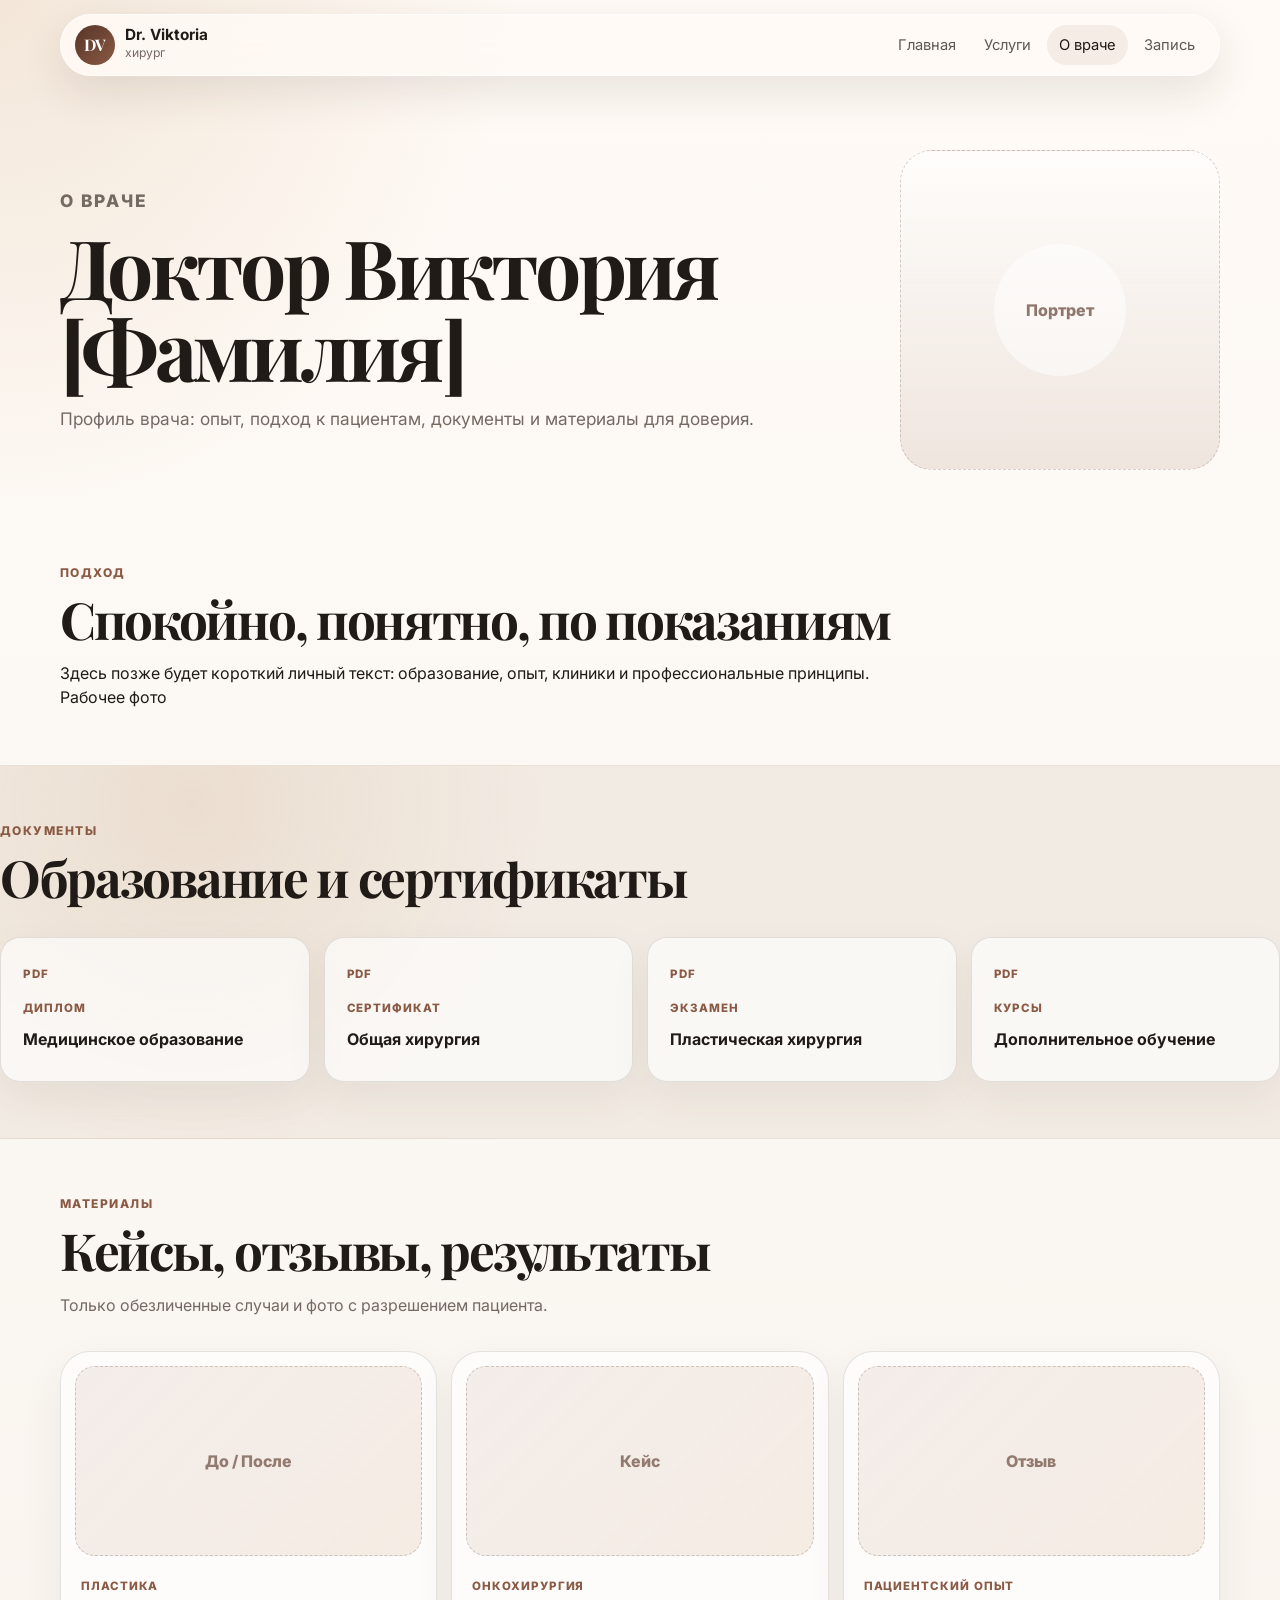
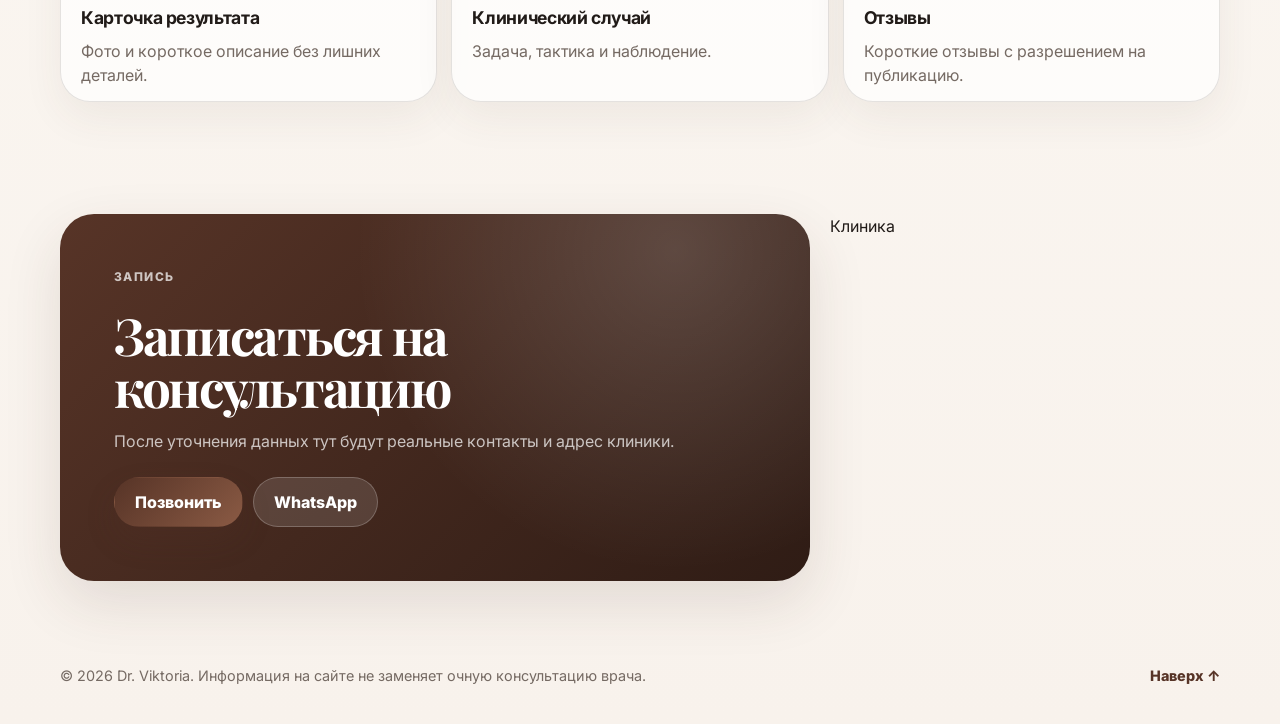
==== about.html @ 9b693c21 "Lighten doctor profile page with image placeholders" ====
<!doctype html>
<html lang="ru">
  <head>
    <meta charset="UTF-8" />
    <meta name="viewport" content="width=device-width, initial-scale=1.0" />
    <meta name="description" content="О враче Dr. Viktoria: опыт, подход, документы, сертификаты и клинические случаи." />
    <title>О враче — Dr. Viktoria</title>
    <link rel="preconnect" href="https://fonts.googleapis.com" />
    <link rel="preconnect" href="https://fonts.gstatic.com" crossorigin />
    <link href="https://fonts.googleapis.com/css2?family=Inter:wght@400;500;600;700;800&family=Playfair+Display:wght@600;700&display=swap" rel="stylesheet" />
    <link rel="stylesheet" href="styles.css" />
  </head>
  <body>
    <header class="site-header" id="top">
      <a class="logo" href="index.html" aria-label="На главную"><span class="logo-mark">DV</span><span><strong>Dr. Viktoria</strong><small>хирург</small></span></a>
      <button class="nav-toggle" type="button" aria-label="Открыть меню" aria-expanded="false"><span></span><span></span></button>
      <nav class="main-nav" aria-label="Основная навигация">
        <a href="index.html">Главная</a>
        <a href="services.html">Услуги</a>
        <a href="about.html">О враче</a>
        <a href="index.html#contacts" class="nav-contact">Запись</a>
      </nav>
    </header>

    <main>
      <section class="page-hero section-pad about-hero">
        <div>
          <p class="eyebrow">О враче</p>
          <h1>Доктор Виктория [Фамилия]</h1>
          <p>Профиль врача: опыт, подход к пациентам, документы и материалы для доверия.</p>
        </div>
        <div class="profile-photo visual-placeholder"><span>Портрет</span></div>
      </section>

      <section class="section section-pad split-lite compact-section">
        <div class="wide-card visual-card-large">
          <div class="wide-card-copy">
            <p class="eyebrow">Подход</p>
            <h2>Спокойно, понятно, по показаниям</h2>
            <p>Здесь позже будет короткий личный текст: образование, опыт, клиники и профессиональные принципы.</p>
          </div>
          <div class="wide-card-media visual-placeholder accent-soft"><span>Рабочее фото</span></div>
        </div>
      </section>

      <section class="section section-pad muted compact-section" id="documents">
        <div class="section-heading light-heading">
          <p class="eyebrow">Документы</p>
          <h2>Образование и сертификаты</h2>
        </div>
        <div class="documents-grid compact-docs">
          <article><div class="doc-thumb visual-placeholder"><span>PDF</span></div><span>Диплом</span><strong>Медицинское образование</strong></article>
          <article><div class="doc-thumb visual-placeholder"><span>PDF</span></div><span>Сертификат</span><strong>Общая хирургия</strong></article>
          <article><div class="doc-thumb visual-placeholder"><span>PDF</span></div><span>Экзамен</span><strong>Пластическая хирургия</strong></article>
          <article><div class="doc-thumb visual-placeholder"><span>PDF</span></div><span>Курсы</span><strong>Дополнительное обучение</strong></article>
        </div>
      </section>

      <section class="section section-pad compact-section" id="cases">
        <div class="section-heading light-heading">
          <p class="eyebrow">Материалы</p>
          <h2>Кейсы, отзывы, результаты</h2>
          <p>Только обезличенные случаи и фото с разрешением пациента.</p>
        </div>
        <div class="cases-grid compact-cases">
          <article class="case-card"><div class="case-image visual-placeholder blush-soft">До / После</div><span>Пластика</span><h3>Карточка результата</h3><p>Фото и короткое описание без лишних деталей.</p></article>
          <article class="case-card"><div class="case-image visual-placeholder accent-soft">Кейс</div><span>Онкохирургия</span><h3>Клинический случай</h3><p>Задача, тактика и наблюдение.</p></article>
          <article class="case-card"><div class="case-image visual-placeholder">Отзыв</div><span>Пациентский опыт</span><h3>Отзывы</h3><p>Короткие отзывы с разрешением на публикацию.</p></article>
        </div>
      </section>

      <section class="section section-pad contact-section compact-contact">
        <div class="contact-card">
          <p class="eyebrow">Запись</p>
          <h2>Записаться на консультацию</h2>
          <p>После уточнения данных тут будут реальные контакты и адрес клиники.</p>
          <div class="contact-actions"><a class="button button-primary" href="tel:+000000000000">Позвонить</a><a class="button button-secondary" href="https://wa.me/000000000000">WhatsApp</a></div>
        </div>
        <div class="contact-visual visual-placeholder"><span>Клиника</span></div>
      </section>
    </main>

    <footer class="site-footer"><p>© <span id="year"></span> Dr. Viktoria. Информация на сайте не заменяет очную консультацию врача.</p><a href="#top">Наверх ↑</a></footer>
    <script src="script.js"></script>
  </body>
</html>
---- styles.css ----
:root {
  --bg: #fbf7f2;
  --bg-soft: #f2ebe3;
  --surface: #ffffff;
  --ink: #211b18;
  --muted: #756a63;
  --line: rgba(45, 35, 28, 0.12);
  --accent: #8a5a44;
  --accent-dark: #573427;
  --gold: #bd8e59;
  --shadow: 0 22px 58px rgba(65, 43, 31, 0.12);
  --radius-lg: 30px;
  --radius-md: 20px;
  --max: 1160px;
}

* { box-sizing: border-box; }
html { scroll-behavior: smooth; }
body {
  margin: 0;
  color: var(--ink);
  background:
    radial-gradient(circle at top left, rgba(189, 142, 89, 0.18), transparent 32rem),
    linear-gradient(180deg, #fffaf5 0%, var(--bg) 44%, #f8f2ec 100%);
  font-family: Inter, system-ui, -apple-system, BlinkMacSystemFont, "Segoe UI", sans-serif;
  line-height: 1.5;
}
body.nav-open { overflow: hidden; }
a { color: inherit; text-decoration: none; }
button { font: inherit; }

.site-header {
  position: sticky;
  top: 0;
  z-index: 50;
  display: flex;
  align-items: center;
  justify-content: space-between;
  gap: 18px;
  width: min(var(--max), calc(100% - 32px));
  margin: 14px auto 0;
  padding: 10px 12px 10px 14px;
  border: 1px solid rgba(255, 255, 255, 0.72);
  border-radius: 999px;
  background: rgba(255, 250, 245, 0.86);
  box-shadow: 0 16px 44px rgba(54, 37, 26, 0.11);
  backdrop-filter: blur(18px);
}
.logo { display: inline-flex; align-items: center; gap: 10px; min-width: max-content; }
.logo-mark {
  display: grid;
  place-items: center;
  width: 40px;
  height: 40px;
  border-radius: 50%;
  color: #fff;
  background: linear-gradient(135deg, var(--accent-dark), var(--accent));
  font-family: "Playfair Display", Georgia, serif;
  font-weight: 700;
  letter-spacing: -0.04em;
}
.logo strong, .logo small { display: block; }
.logo strong { font-size: 0.96rem; line-height: 1.1; }
.logo small { color: var(--muted); font-size: 0.76rem; }
.main-nav { display: flex; align-items: center; justify-content: center; gap: 4px; }
.main-nav a {
  padding: 9px 12px;
  border-radius: 999px;
  color: rgba(33, 27, 24, 0.72);
  font-size: 0.92rem;
  transition: color 0.2s ease, background 0.2s ease;
}
.main-nav a:hover, .main-nav a:focus-visible, .main-nav a.active { color: var(--ink); background: rgba(138, 90, 68, 0.09); }
.header-cta {
  display: inline-flex;
  align-items: center;
  justify-content: center;
  min-width: max-content;
  padding: 11px 17px;
  border-radius: 999px;
  color: #fff;
  background: var(--accent-dark);
  font-weight: 800;
}
.nav-toggle { display: none; width: 42px; height: 42px; border: 0; border-radius: 50%; background: var(--accent-dark); cursor: pointer; }
.nav-toggle span { display: block; width: 18px; height: 2px; margin: 5px auto; border-radius: 99px; background: #fff; transition: transform 0.2s ease; }
body.nav-open .nav-toggle span:first-child { transform: translateY(3.5px) rotate(45deg); }
body.nav-open .nav-toggle span:last-child { transform: translateY(-3.5px) rotate(-45deg); }

.section-pad { width: min(var(--max), calc(100% - 32px)); margin-inline: auto; }
.section { padding-top: 70px; padding-bottom: 70px; }
.compact-section { padding-top: 56px; padding-bottom: 56px; }

h1, h2, h3, p { margin-top: 0; }
h1, h2 { font-family: "Playfair Display", Georgia, serif; letter-spacing: -0.045em; line-height: 1; }
h1 { max-width: 820px; margin-bottom: 20px; font-size: clamp(3rem, 6.4vw, 5.9rem); }
h2 { margin-bottom: 16px; font-size: clamp(2rem, 4vw, 3.9rem); }
h3 { margin-bottom: 8px; font-size: 1.1rem; letter-spacing: -0.02em; }
p { margin-bottom: 0; }
.eyebrow { margin: 0 0 12px; color: var(--accent); font-size: 0.75rem; font-weight: 800; letter-spacing: 0.12em; text-transform: uppercase; }
.hero-text, .section-heading p:not(.eyebrow), .page-hero p, .teaser-card p, .direction-card p, .service-card p, .timeline p, .case-card p, .split-section p, .faq-item p, .contact-card p, .intro-strip p { color: var(--muted); }
.lead { font-size: 1.12rem; }

.button {
  display: inline-flex;
  align-items: center;
  justify-content: center;
  min-height: 48px;
  padding: 12px 20px;
  border: 1px solid transparent;
  border-radius: 999px;
  font-weight: 800;
  transition: transform 0.2s ease, box-shadow 0.2s ease, background 0.2s ease;
}
.button:hover, .button:focus-visible { transform: translateY(-2px); }
.button-primary { color: #fff; background: linear-gradient(135deg, var(--accent-dark), var(--accent)); box-shadow: 0 14px 30px rgba(87, 52, 39, 0.20); }
.button-secondary { color: var(--accent-dark); background: rgba(255, 255, 255, 0.72); border-color: var(--line); }
.button-light { color: var(--accent-dark); background: #fff; }
.hero-actions, .about-actions, .contact-actions { display: flex; flex-wrap: wrap; gap: 10px; }

.hero {
  display: grid;
  grid-template-columns: minmax(0, 1.05fr) minmax(300px, 0.68fr);
  gap: 42px;
  align-items: center;
  min-height: auto;
  padding: 58px 0 42px;
}
.hero-text { max-width: 640px; margin-bottom: 26px; font-size: clamp(1rem, 1.4vw, 1.22rem); }
.trust-row { display: grid; grid-template-columns: repeat(3, minmax(0, 1fr)); gap: 10px; max-width: 650px; margin-top: 30px; }
.trust-row div { padding: 15px; border: 1px solid var(--line); border-radius: 18px; background: rgba(255, 255, 255, 0.58); }
.trust-row strong, .trust-row span { display: block; }
.trust-row strong { margin-bottom: 2px; color: var(--accent-dark); font-size: 1.18rem; }
.trust-row span { color: var(--muted); font-size: 0.86rem; }

.hero-card {
  position: relative;
  min-height: 500px;
  padding: 18px;
  border: 1px solid rgba(255, 255, 255, 0.72);
  border-radius: 38px;
  background: radial-gradient(circle at 50% 12%, rgba(255,255,255,.62), transparent 13rem), #eadbd1;
  box-shadow: var(--shadow);
  overflow: hidden;
}
.hero-card.compact-photo { min-height: 440px; }
.portrait-placeholder {
  display: grid;
  place-items: center;
  width: 100%;
  height: 100%;
  min-height: 404px;
  border: 1px dashed rgba(87, 52, 39, 0.22);
  border-radius: 28px;
  background: linear-gradient(180deg, rgba(255,255,255,.25), rgba(87,52,39,.10));
}
.portrait-placeholder span, .profile-photo span {
  display: grid;
  place-items: center;
  width: 132px;
  height: 132px;
  border-radius: 50%;
  color: rgba(87, 52, 39, 0.66);
  background: rgba(255, 255, 255, 0.48);
  font-weight: 800;
}
.doctor-card {
  position: absolute;
  right: 30px;
  bottom: 30px;
  z-index: 2;
  max-width: calc(100% - 60px);
  padding: 15px 17px;
  border: 1px solid rgba(255, 255, 255, 0.64);
  border-radius: 20px;
  background: rgba(255, 250, 245, 0.86);
  box-shadow: 0 16px 42px rgba(64, 43, 31, 0.15);
  backdrop-filter: blur(14px);
}
.doctor-card p { margin-bottom: 1px; font-weight: 800; }
.doctor-card span { color: var(--muted); font-size: 0.9rem; }

.section-heading { max-width: 780px; margin-bottom: 34px; }
.compact-heading { margin-bottom: 26px; }
.section-heading.horizontal { display: grid; grid-template-columns: minmax(0, 1fr) minmax(280px, 0.75fr); gap: 36px; align-items: end; max-width: none; }

.intro-strip { display: grid; grid-template-columns: repeat(3, minmax(0, 1fr)); gap: 14px; padding-top: 0; padding-bottom: 28px; }
.intro-strip article, .direction-card, .service-card, .timeline article, .case-card, .documents-grid article, .contact-details article, .bio-panel, .teaser-card {
  border: 1px solid var(--line);
  background: rgba(255, 255, 255, 0.64);
  box-shadow: 0 16px 42px rgba(79, 55, 38, 0.065);
}
.intro-strip article { padding: 20px; border-radius: var(--radius-md); }
.intro-strip span, .timeline span, .case-card span, .documents-grid span, .contact-details span, .bio-panel span, .service-card span {
  display: inline-block;
  margin-bottom: 10px;
  color: var(--accent);
  font-size: 0.72rem;
  font-weight: 800;
  letter-spacing: 0.08em;
  text-transform: uppercase;
}

.directions-grid { display: grid; grid-template-columns: repeat(3, minmax(0, 1fr)); gap: 16px; }
.direction-card { position: relative; min-height: 300px; padding: 24px; border-radius: var(--radius-lg); overflow: hidden; }
.compact-directions .direction-card { min-height: 250px; }
.direction-card.featured { background: radial-gradient(circle at 90% 0%, rgba(189, 142, 89, 0.20), transparent 15rem), #fff; }
.card-icon { display: grid; place-items: center; width: 46px; height: 46px; margin-bottom: 44px; border-radius: 16px; color: #fff; background: linear-gradient(135deg, var(--accent-dark), var(--accent)); }
.card-link { display: inline-flex; margin-top: 20px; color: var(--accent-dark); font-weight: 800; }
.card-link::after { content: " →"; }

.muted { width: 100%; max-width: none; border-top: 1px solid rgba(138, 90, 68, 0.08); border-bottom: 1px solid rgba(138, 90, 68, 0.08); background: radial-gradient(circle at 15% 10%, rgba(189, 142, 89, 0.14), transparent 22rem), var(--bg-soft); }
.teaser-grid { display: grid; grid-template-columns: repeat(2, minmax(0, 1fr)); gap: 16px; }
.teaser-card { padding: 30px; border-radius: var(--radius-lg); }
.teaser-card h2 { font-size: clamp(1.9rem, 3vw, 3.2rem); }
.teaser-card p { margin-bottom: 22px; max-width: 620px; }
.dark-card { color: #fff; background: linear-gradient(135deg, var(--accent-dark), #2f1c15); }
.dark-card .eyebrow, .dark-card p { color: rgba(255,255,255,.72); }
.muted-card { background: rgba(255, 255, 255, 0.68); }

.timeline { display: grid; grid-template-columns: repeat(4, minmax(0, 1fr)); gap: 14px; }
.timeline article { padding: 20px; border-radius: var(--radius-md); }
.timeline span { display: grid; place-items: center; width: 36px; height: 36px; border-radius: 50%; color: #fff; background: var(--accent-dark); letter-spacing: 0; }
.compact-timeline article { padding: 18px; }

.filter-panel { display: flex; flex-wrap: wrap; gap: 9px; margin-bottom: 24px; }
.sticky-filter { position: sticky; top: 78px; z-index: 20; padding: 10px; margin-inline: -10px; border-radius: 999px; background: rgba(251,247,242,.78); backdrop-filter: blur(14px); }
.filter-btn { padding: 10px 15px; border: 1px solid rgba(138, 90, 68, 0.22); border-radius: 999px; color: var(--accent-dark); background: rgba(255, 255, 255, 0.64); cursor: pointer; font-weight: 800; }
.filter-btn.active { color: #fff; background: var(--accent-dark); }
.services-grid, .cases-grid { display: grid; grid-template-columns: repeat(3, minmax(0, 1fr)); gap: 14px; }
.catalog-grid { margin-bottom: 34px; }
.service-section-label { margin-top: 28px; }
.service-card { min-height: 190px; padding: 22px; border-radius: var(--radius-md); transition: transform 0.2s ease; }
.service-card.is-hidden { display: none; }
.service-card:hover { transform: translateY(-2px); }

.page-hero { padding: 74px 0 38px; }
.page-hero h1 { margin-bottom: 16px; }
.page-hero p { max-width: 720px; font-size: 1.08rem; }
.about-hero { display: grid; grid-template-columns: minmax(0, 1fr) 320px; gap: 36px; align-items: center; }
.profile-photo { display: grid; place-items: center; min-height: 320px; border: 1px dashed rgba(87, 52, 39, 0.22); border-radius: 32px; background: linear-gradient(180deg, rgba(255,255,255,.6), rgba(138,90,68,.12)); }

.split-section { display: grid; grid-template-columns: minmax(0, 0.95fr) minmax(300px, 0.7fr); gap: 54px; align-items: center; }
.bio-panel { display: grid; gap: 0; padding: 8px; border-radius: var(--radius-lg); background: #fff; }
.bio-panel div { padding: 20px; border-bottom: 1px solid var(--line); }
.bio-panel div:last-child { border-bottom: 0; }
.bio-panel strong, .documents-grid strong, .contact-details strong { display: block; font-size: 1rem; }
.documents-grid { display: grid; grid-template-columns: repeat(4, minmax(0, 1fr)); gap: 14px; }
.documents-grid article { min-height: 145px; padding: 22px; border-radius: var(--radius-md); }
.case-card { padding: 14px; border-radius: var(--radius-lg); background: rgba(255, 255, 255, 0.7); }
.case-card h3, .case-card p, .case-card span { margin-inline: 6px; }
.case-image { display: grid; place-items: center; height: 190px; margin-bottom: 16px; border: 1px dashed rgba(87, 52, 39, 0.24); border-radius: 20px; color: rgba(87, 52, 39, 0.62); background: linear-gradient(135deg, rgba(138, 90, 68, 0.09), rgba(189, 142, 89, 0.14)); font-weight: 800; }

.faq-list { display: grid; gap: 10px; max-width: 860px; }
.faq-item { border: 1px solid rgba(138, 90, 68, 0.18); border-radius: 18px; background: rgba(255, 255, 255, 0.64); overflow: hidden; }
.faq-item button { display: flex; align-items: center; justify-content: space-between; gap: 16px; width: 100%; padding: 18px 20px; border: 0; color: var(--ink); background: transparent; cursor: pointer; text-align: left; font-weight: 800; }
.faq-item button span { display: grid; place-items: center; flex: 0 0 auto; width: 28px; height: 28px; border-radius: 50%; color: #fff; background: var(--accent-dark); transition: transform 0.2s ease; }
.faq-item.open button span { transform: rotate(45deg); }
.faq-item p { display: none; margin: -5px 20px 20px; max-width: 740px; }
.faq-item.open p { display: block; }

.contact-section { display: grid; grid-template-columns: minmax(0, 1fr) minmax(300px, 0.52fr); gap: 20px; padding-top: 70px; padding-bottom: 70px; }
.compact-contact { padding-top: 56px; padding-bottom: 56px; }
.contact-card { padding: clamp(28px, 5vw, 54px); border-radius: 34px; color: #fff; background: radial-gradient(circle at 82% 10%, rgba(255, 255, 255, 0.16), transparent 20rem), linear-gradient(135deg, var(--accent-dark), #2f1c15); box-shadow: var(--shadow); }
.contact-card .eyebrow, .contact-card p { color: rgba(255, 255, 255, 0.72); }
.contact-card p { margin-bottom: 24px; }
.contact-card .button-secondary { color: #fff; background: rgba(255, 255, 255, 0.12); border-color: rgba(255, 255, 255, 0.22); }
.contact-details { display: grid; gap: 12px; }
.contact-details article { padding: 22px; border-radius: var(--radius-md); background: rgba(255, 255, 255, 0.66); }

.site-footer { display: flex; align-items: center; justify-content: space-between; gap: 20px; width: min(var(--max), calc(100% - 32px)); margin: 0 auto; padding: 28px 0 38px; color: var(--muted); font-size: 0.9rem; }
.site-footer p { margin: 0; }
.site-footer a { color: var(--accent-dark); font-weight: 800; }

@media (max-width: 1080px) {
  .header-cta { display: none; }
  .hero, .split-section, .contact-section, .about-hero { grid-template-columns: 1fr; }
  .hero-card { min-height: 430px; }
  .portrait-placeholder { min-height: 394px; }
  .directions-grid, .services-grid, .cases-grid { grid-template-columns: repeat(2, minmax(0, 1fr)); }
  .timeline, .documents-grid { grid-template-columns: repeat(2, minmax(0, 1fr)); }
}

@media (max-width: 820px) {
  .site-header { width: min(100% - 20px, var(--max)); margin-top: 10px; padding: 8px 10px 8px 12px; }
  .nav-toggle { display: block; }
  .main-nav { position: fixed; inset: 68px 10px auto; display: none; flex-direction: column; align-items: stretch; padding: 10px; border: 1px solid var(--line); border-radius: 22px; background: rgba(255, 250, 245, 0.97); box-shadow: var(--shadow); }
  body.nav-open .main-nav { display: flex; }
  .main-nav a { padding: 13px 14px; }

  .section-pad, .site-footer { width: min(100% - 22px, var(--max)); }
  .hero { padding: 34px 0 24px; gap: 22px; }
  h1 { font-size: clamp(2.35rem, 12vw, 4.2rem); margin-bottom: 14px; }
  h2 { font-size: clamp(1.85rem, 9vw, 3rem); margin-bottom: 12px; }
  h3 { font-size: 1rem; }
  .eyebrow { margin-bottom: 8px; font-size: 0.68rem; }
  .hero-text { margin-bottom: 18px; font-size: 0.98rem; }
  .button { min-height: 44px; padding: 10px 16px; }

  .trust-row, .intro-strip, .directions-grid, .services-grid, .cases-grid, .timeline, .documents-grid, .teaser-grid, .section-heading.horizontal { grid-template-columns: 1fr; }
  .trust-row { margin-top: 18px; gap: 8px; grid-template-columns: repeat(3, minmax(0, 1fr)); }
  .trust-row div { padding: 10px; border-radius: 14px; }
  .trust-row strong { font-size: 0.98rem; }
  .trust-row span { font-size: 0.72rem; }

  .hero-card.compact-photo { min-height: 310px; }
  .portrait-placeholder { min-height: 282px; border-radius: 22px; }
  .portrait-placeholder span, .profile-photo span { width: 105px; height: 105px; font-size: 0.88rem; }
  .doctor-card { right: 22px; bottom: 22px; max-width: calc(100% - 44px); padding: 12px 14px; border-radius: 16px; }
  .doctor-card p { font-size: 0.92rem; }
  .doctor-card span { font-size: 0.78rem; }

  .section, .compact-section { padding-top: 46px; padding-bottom: 46px; }
  .intro-strip { padding-top: 0; padding-bottom: 18px; gap: 10px; }
  .intro-strip article, .direction-card, .service-card, .timeline article, .teaser-card, .documents-grid article, .contact-details article { padding: 16px; border-radius: 18px; }
  .compact-strip article { display: grid; grid-template-columns: auto 1fr; column-gap: 12px; align-items: start; }
  .compact-strip article span { grid-row: span 2; margin: 0; }
  .compact-strip article h3 { margin-bottom: 2px; }
  .compact-strip article p { font-size: 0.88rem; }

  .direction-card, .compact-directions .direction-card { min-height: unset; }
  .card-icon { width: 38px; height: 38px; margin-bottom: 24px; border-radius: 13px; }
  .card-link { margin-top: 14px; }
  .teaser-card h2 { font-size: clamp(1.75rem, 8vw, 2.5rem); }
  .timeline.compact-timeline { gap: 8px; }
  .compact-timeline article { display: grid; grid-template-columns: auto 1fr; column-gap: 12px; align-items: start; }
  .compact-timeline article span { grid-row: span 2; width: 32px; height: 32px; margin: 0; }
  .compact-timeline article h3 { margin-bottom: 1px; }
  .compact-timeline article p { font-size: 0.88rem; }

  .page-hero { padding: 46px 0 20px; }
  .page-hero p { font-size: 0.98rem; }
  .profile-photo { min-height: 240px; border-radius: 24px; }
  .sticky-filter { position: static; padding: 0; margin-inline: 0; border-radius: 0; background: transparent; backdrop-filter: none; }
  .filter-panel { gap: 7px; margin-bottom: 18px; }
  .filter-btn { padding: 9px 12px; font-size: 0.86rem; }
  .service-card { min-height: unset; }
  .case-image { height: 150px; }
  .faq-item button { padding: 15px 16px; }
  .faq-item p { margin: -4px 16px 16px; font-size: 0.9rem; }
  .contact-card { border-radius: 24px; }
  .contact-card p { margin-bottom: 18px; }
  .site-footer { flex-direction: column; align-items: flex-start; padding-top: 22px; }
}

@media (max-width: 520px) {
  .logo-mark { width: 36px; height: 36px; }
  .logo strong { font-size: 0.86rem; }
  .logo small { font-size: 0.7rem; }
  .nav-toggle { width: 38px; height: 38px; }
  .hero-actions .button, .contact-actions .button { width: 100%; }
  .trust-row { grid-template-columns: 1fr; }
  .hero-card.compact-photo { min-height: 270px; padding: 12px; border-radius: 26px; }
  .portrait-placeholder { min-height: 246px; }
  .doctor-card { right: 18px; bottom: 18px; max-width: calc(100% - 36px); }
}
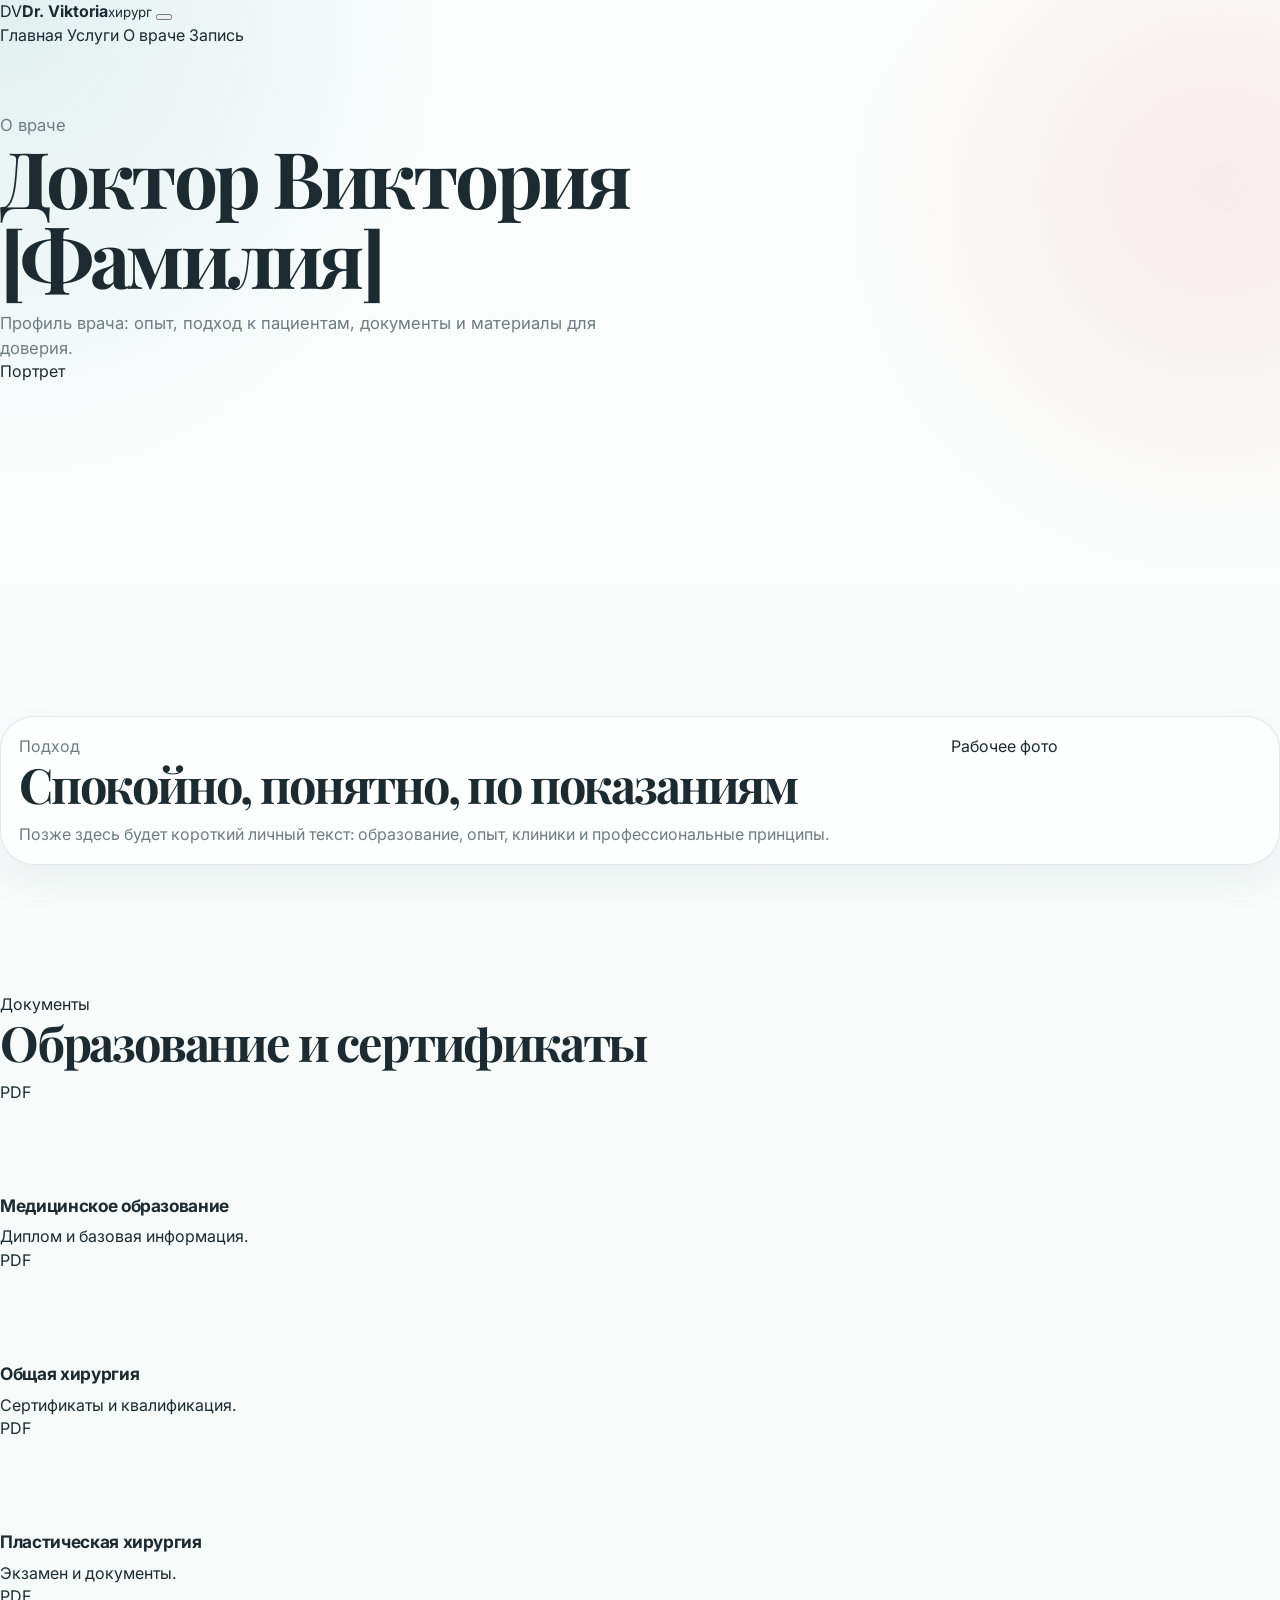
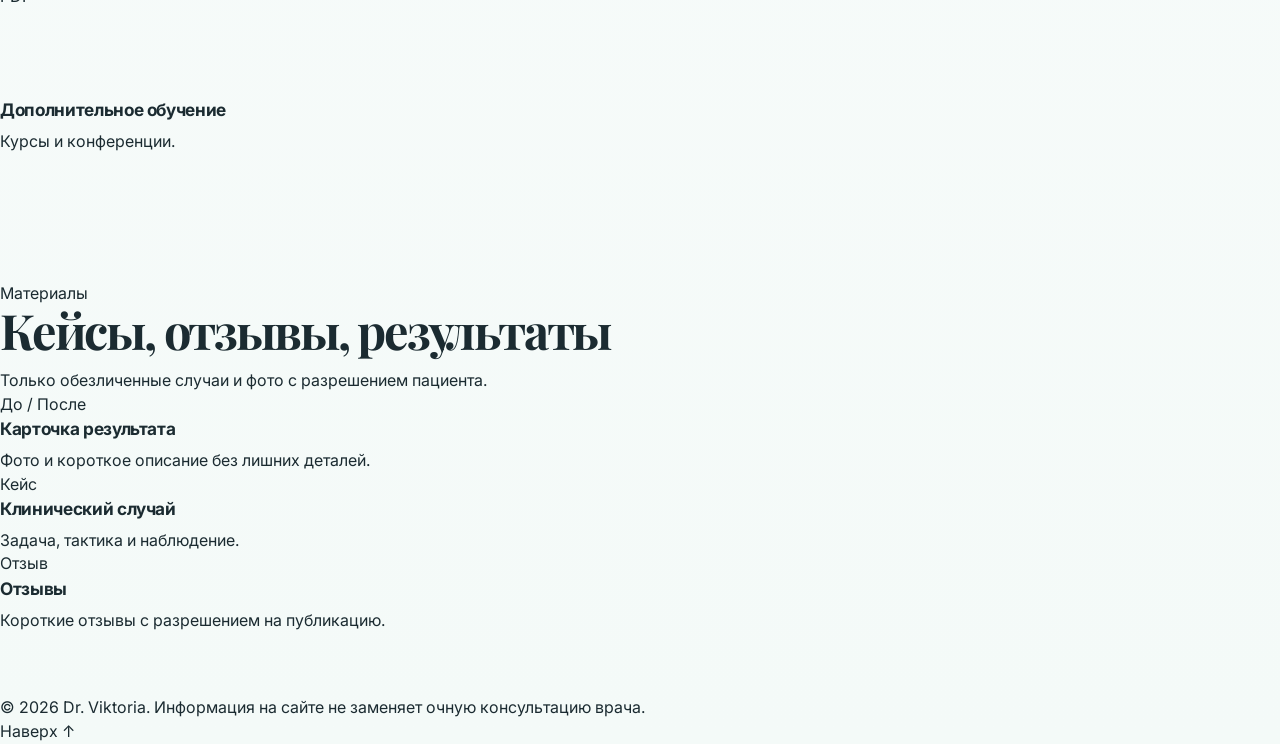
==== commit fcd3a761: "Rebuild about page with clean profile layout" ====
--- a/about.html
+++ b/about.html
@@ -3,84 +3,80 @@
   <head>
     <meta charset="UTF-8" />
     <meta name="viewport" content="width=device-width, initial-scale=1.0" />
-    <meta name="description" content="О враче Dr. Viktoria: опыт, подход, документы, сертификаты и клинические случаи." />
+    <meta name="description" content="О враче Dr. Viktoria: опыт, подход, документы и клинические материалы." />
     <title>О враче — Dr. Viktoria</title>
     <link rel="preconnect" href="https://fonts.googleapis.com" />
     <link rel="preconnect" href="https://fonts.gstatic.com" crossorigin />
     <link href="https://fonts.googleapis.com/css2?family=Inter:wght@400;500;600;700;800&family=Playfair+Display:wght@600;700&display=swap" rel="stylesheet" />
-    <link rel="stylesheet" href="styles.css" />
+    <link rel="stylesheet" href="styles.css?v=5" />
   </head>
   <body>
-    <header class="site-header" id="top">
-      <a class="logo" href="index.html" aria-label="На главную"><span class="logo-mark">DV</span><span><strong>Dr. Viktoria</strong><small>хирург</small></span></a>
-      <button class="nav-toggle" type="button" aria-label="Открыть меню" aria-expanded="false"><span></span><span></span></button>
-      <nav class="main-nav" aria-label="Основная навигация">
+    <header class="header">
+      <a class="brand" href="index.html"><span class="brand-mark">DV</span><span><strong>Dr. Viktoria</strong><small>хирург</small></span></a>
+      <button class="menu-button" type="button" aria-label="Открыть меню" aria-expanded="false"><span></span><span></span></button>
+      <nav class="nav" aria-label="Основная навигация">
         <a href="index.html">Главная</a>
         <a href="services.html">Услуги</a>
         <a href="about.html">О враче</a>
-        <a href="index.html#contacts" class="nav-contact">Запись</a>
+        <a class="nav-cta" href="index.html#contacts">Запись</a>
       </nav>
     </header>
 
     <main>
-      <section class="page-hero section-pad about-hero">
+      <section class="page-hero container">
         <div>
-          <p class="eyebrow">О враче</p>
+          <p class="label">О враче</p>
           <h1>Доктор Виктория [Фамилия]</h1>
-          <p>Профиль врача: опыт, подход к пациентам, документы и материалы для доверия.</p>
+          <p class="lead">Профиль врача: опыт, подход к пациентам, документы и материалы для доверия.</p>
         </div>
-        <div class="profile-photo visual-placeholder"><span>Портрет</span></div>
+        <div class="image-slot page-visual">Портрет</div>
       </section>
 
-      <section class="section section-pad split-lite compact-section">
-        <div class="wide-card visual-card-large">
-          <div class="wide-card-copy">
-            <p class="eyebrow">Подход</p>
+      <section class="section container compact">
+        <div class="wide-card">
+          <div>
+            <p class="label">Подход</p>
             <h2>Спокойно, понятно, по показаниям</h2>
-            <p>Здесь позже будет короткий личный текст: образование, опыт, клиники и профессиональные принципы.</p>
+            <p>Позже здесь будет короткий личный текст: образование, опыт, клиники и профессиональные принципы.</p>
           </div>
-          <div class="wide-card-media visual-placeholder accent-soft"><span>Рабочее фото</span></div>
+          <div class="image-slot">Рабочее фото</div>
         </div>
       </section>
 
-      <section class="section section-pad muted compact-section" id="documents">
-        <div class="section-heading light-heading">
-          <p class="eyebrow">Документы</p>
-          <h2>Образование и сертификаты</h2>
-        </div>
-        <div class="documents-grid compact-docs">
-          <article><div class="doc-thumb visual-placeholder"><span>PDF</span></div><span>Диплом</span><strong>Медицинское образование</strong></article>
-          <article><div class="doc-thumb visual-placeholder"><span>PDF</span></div><span>Сертификат</span><strong>Общая хирургия</strong></article>
-          <article><div class="doc-thumb visual-placeholder"><span>PDF</span></div><span>Экзамен</span><strong>Пластическая хирургия</strong></article>
-          <article><div class="doc-thumb visual-placeholder"><span>PDF</span></div><span>Курсы</span><strong>Дополнительное обучение</strong></article>
+      <section class="section muted-block">
+        <div class="container">
+          <div class="section-head">
+            <p class="label">Документы</p>
+            <h2>Образование и сертификаты</h2>
+          </div>
+          <div class="cards four">
+            <article class="card doc-card"><div class="doc-thumb">PDF</div><h3>Медицинское образование</h3><p>Диплом и базовая информация.</p></article>
+            <article class="card doc-card"><div class="doc-thumb">PDF</div><h3>Общая хирургия</h3><p>Сертификаты и квалификация.</p></article>
+            <article class="card doc-card"><div class="doc-thumb">PDF</div><h3>Пластическая хирургия</h3><p>Экзамен и документы.</p></article>
+            <article class="card doc-card"><div class="doc-thumb">PDF</div><h3>Дополнительное обучение</h3><p>Курсы и конференции.</p></article>
+          </div>
         </div>
       </section>
 
-      <section class="section section-pad compact-section" id="cases">
-        <div class="section-heading light-heading">
-          <p class="eyebrow">Материалы</p>
+      <section class="section container">
+        <div class="section-head">
+          <p class="label">Материалы</p>
           <h2>Кейсы, отзывы, результаты</h2>
           <p>Только обезличенные случаи и фото с разрешением пациента.</p>
         </div>
-        <div class="cases-grid compact-cases">
-          <article class="case-card"><div class="case-image visual-placeholder blush-soft">До / После</div><span>Пластика</span><h3>Карточка результата</h3><p>Фото и короткое описание без лишних деталей.</p></article>
-          <article class="case-card"><div class="case-image visual-placeholder accent-soft">Кейс</div><span>Онкохирургия</span><h3>Клинический случай</h3><p>Задача, тактика и наблюдение.</p></article>
-          <article class="case-card"><div class="case-image visual-placeholder">Отзыв</div><span>Пациентский опыт</span><h3>Отзывы</h3><p>Короткие отзывы с разрешением на публикацию.</p></article>
+        <div class="cards three">
+          <article class="card"><div class="thumb pink">До / После</div><h3>Карточка результата</h3><p>Фото и короткое описание без лишних деталей.</p></article>
+          <article class="card"><div class="thumb blue">Кейс</div><h3>Клинический случай</h3><p>Задача, тактика и наблюдение.</p></article>
+          <article class="card"><div class="thumb">Отзыв</div><h3>Отзывы</h3><p>Короткие отзывы с разрешением на публикацию.</p></article>
         </div>
-      </section>
-
-      <section class="section section-pad contact-section compact-contact">
-        <div class="contact-card">
-          <p class="eyebrow">Запись</p>
-          <h2>Записаться на консультацию</h2>
-          <p>После уточнения данных тут будут реальные контакты и адрес клиники.</p>
-          <div class="contact-actions"><a class="button button-primary" href="tel:+000000000000">Позвонить</a><a class="button button-secondary" href="https://wa.me/000000000000">WhatsApp</a></div>
-        </div>
-        <div class="contact-visual visual-placeholder"><span>Клиника</span></div>
       </section>
     </main>
 
-    <footer class="site-footer"><p>© <span id="year"></span> Dr. Viktoria. Информация на сайте не заменяет очную консультацию врача.</p><a href="#top">Наверх ↑</a></footer>
-    <script src="script.js"></script>
+    <footer class="footer container">
+      <p>© <span id="year"></span> Dr. Viktoria. Информация на сайте не заменяет очную консультацию врача.</p>
+      <a href="#top">Наверх ↑</a>
+    </footer>
+
+    <script src="script.js?v=3"></script>
   </body>
 </html>
--- a/styles.css
+++ b/styles.css
@@ -1,17 +1,21 @@
 :root {
-  --bg: #fbf7f2;
-  --bg-soft: #f2ebe3;
+  --bg: #f7fbfa;
+  --bg-soft: #edf6f4;
   --surface: #ffffff;
-  --ink: #211b18;
-  --muted: #756a63;
-  --line: rgba(45, 35, 28, 0.12);
-  --accent: #8a5a44;
-  --accent-dark: #573427;
-  --gold: #bd8e59;
-  --shadow: 0 22px 58px rgba(65, 43, 31, 0.12);
-  --radius-lg: 30px;
-  --radius-md: 20px;
-  --max: 1160px;
+  --surface-soft: #f6fbfa;
+  --ink: #1b2b31;
+  --muted: #6e7d82;
+  --line: rgba(67, 103, 111, 0.14);
+  --accent: #5aa7a9;
+  --accent-dark: #2f6f78;
+  --accent-soft: #dff3f2;
+  --blush: #f4dfdf;
+  --sand: #f7efe5;
+  --shadow: 0 20px 55px rgba(31, 73, 80, 0.1);
+  --radius-xl: 34px;
+  --radius-lg: 26px;
+  --radius-md: 18px;
+  --max: 1140px;
 }
 
 * { box-sizing: border-box; }
@@ -20,10 +24,11 @@
   margin: 0;
   color: var(--ink);
   background:
-    radial-gradient(circle at top left, rgba(189, 142, 89, 0.18), transparent 32rem),
-    linear-gradient(180deg, #fffaf5 0%, var(--bg) 44%, #f8f2ec 100%);
+    radial-gradient(circle at 0% 0%, rgba(90, 167, 169, 0.16), transparent 30rem),
+    radial-gradient(circle at 95% 8%, rgba(244, 223, 223, 0.58), transparent 24rem),
+    linear-gradient(180deg, #fbfefd 0%, var(--bg) 48%, #f4faf8 100%);
   font-family: Inter, system-ui, -apple-system, BlinkMacSystemFont, "Segoe UI", sans-serif;
-  line-height: 1.5;
+  line-height: 1.48;
 }
 body.nav-open { overflow: hidden; }
 a { color: inherit; text-decoration: none; }
@@ -40,10 +45,10 @@
   width: min(var(--max), calc(100% - 32px));
   margin: 14px auto 0;
   padding: 10px 12px 10px 14px;
-  border: 1px solid rgba(255, 255, 255, 0.72);
-  border-radius: 999px;
-  background: rgba(255, 250, 245, 0.86);
-  box-shadow: 0 16px 44px rgba(54, 37, 26, 0.11);
+  border: 1px solid rgba(255, 255, 255, 0.8);
+  border-radius: 999px;
+  background: rgba(251, 254, 253, 0.86);
+  box-shadow: 0 16px 42px rgba(31, 73, 80, 0.09);
   backdrop-filter: blur(18px);
 }
 .logo { display: inline-flex; align-items: center; gap: 10px; min-width: max-content; }
@@ -66,280 +71,320 @@
 .main-nav a {
   padding: 9px 12px;
   border-radius: 999px;
-  color: rgba(33, 27, 24, 0.72);
+  color: rgba(27, 43, 49, 0.7);
   font-size: 0.92rem;
   transition: color 0.2s ease, background 0.2s ease;
 }
-.main-nav a:hover, .main-nav a:focus-visible, .main-nav a.active { color: var(--ink); background: rgba(138, 90, 68, 0.09); }
-.header-cta {
-  display: inline-flex;
-  align-items: center;
-  justify-content: center;
-  min-width: max-content;
-  padding: 11px 17px;
-  border-radius: 999px;
-  color: #fff;
-  background: var(--accent-dark);
-  font-weight: 800;
-}
+.main-nav a:hover, .main-nav a:focus-visible, .main-nav a.active { color: var(--ink); background: rgba(90, 167, 169, 0.12); }
+.nav-contact { color: var(--accent-dark) !important; font-weight: 800; }
 .nav-toggle { display: none; width: 42px; height: 42px; border: 0; border-radius: 50%; background: var(--accent-dark); cursor: pointer; }
 .nav-toggle span { display: block; width: 18px; height: 2px; margin: 5px auto; border-radius: 99px; background: #fff; transition: transform 0.2s ease; }
 body.nav-open .nav-toggle span:first-child { transform: translateY(3.5px) rotate(45deg); }
 body.nav-open .nav-toggle span:last-child { transform: translateY(-3.5px) rotate(-45deg); }
 
 .section-pad { width: min(var(--max), calc(100% - 32px)); margin-inline: auto; }
-.section { padding-top: 70px; padding-bottom: 70px; }
-.compact-section { padding-top: 56px; padding-bottom: 56px; }
+.section { padding-top: 64px; padding-bottom: 64px; }
+.compact-section { padding-top: 48px; padding-bottom: 48px; }
 
 h1, h2, h3, p { margin-top: 0; }
-h1, h2 { font-family: "Playfair Display", Georgia, serif; letter-spacing: -0.045em; line-height: 1; }
-h1 { max-width: 820px; margin-bottom: 20px; font-size: clamp(3rem, 6.4vw, 5.9rem); }
-h2 { margin-bottom: 16px; font-size: clamp(2rem, 4vw, 3.9rem); }
-h3 { margin-bottom: 8px; font-size: 1.1rem; letter-spacing: -0.02em; }
+h1, h2 { font-family: "Playfair Display", Georgia, serif; letter-spacing: -0.045em; line-height: 1.02; }
+h1 { max-width: 760px; margin-bottom: 18px; font-size: clamp(3rem, 6.1vw, 5.55rem); }
+h2 { margin-bottom: 14px; font-size: clamp(2rem, 3.8vw, 3.65rem); }
+h3 { margin-bottom: 7px; font-size: 1.08rem; letter-spacing: -0.02em; }
 p { margin-bottom: 0; }
-.eyebrow { margin: 0 0 12px; color: var(--accent); font-size: 0.75rem; font-weight: 800; letter-spacing: 0.12em; text-transform: uppercase; }
-.hero-text, .section-heading p:not(.eyebrow), .page-hero p, .teaser-card p, .direction-card p, .service-card p, .timeline p, .case-card p, .split-section p, .faq-item p, .contact-card p, .intro-strip p { color: var(--muted); }
-.lead { font-size: 1.12rem; }
+.eyebrow { margin: 0 0 10px; color: var(--accent-dark); font-size: 0.73rem; font-weight: 800; letter-spacing: 0.12em; text-transform: uppercase; }
+.hero-text, .section-heading p:not(.eyebrow), .page-hero p, .wide-card p, .direction-card p, .service-card p, .faq-item p, .contact-card p, .case-card p { color: var(--muted); }
 
 .button {
   display: inline-flex;
   align-items: center;
   justify-content: center;
-  min-height: 48px;
-  padding: 12px 20px;
+  min-height: 46px;
+  padding: 11px 18px;
   border: 1px solid transparent;
   border-radius: 999px;
   font-weight: 800;
   transition: transform 0.2s ease, box-shadow 0.2s ease, background 0.2s ease;
 }
 .button:hover, .button:focus-visible { transform: translateY(-2px); }
-.button-primary { color: #fff; background: linear-gradient(135deg, var(--accent-dark), var(--accent)); box-shadow: 0 14px 30px rgba(87, 52, 39, 0.20); }
-.button-secondary { color: var(--accent-dark); background: rgba(255, 255, 255, 0.72); border-color: var(--line); }
+.button-primary { color: #fff; background: linear-gradient(135deg, var(--accent-dark), var(--accent)); box-shadow: 0 14px 30px rgba(47, 111, 120, 0.18); }
+.button-secondary { color: var(--accent-dark); background: rgba(255, 255, 255, 0.78); border-color: var(--line); }
 .button-light { color: var(--accent-dark); background: #fff; }
-.hero-actions, .about-actions, .contact-actions { display: flex; flex-wrap: wrap; gap: 10px; }
+.hero-actions, .contact-actions { display: flex; flex-wrap: wrap; gap: 10px; }
 
 .hero {
   display: grid;
-  grid-template-columns: minmax(0, 1.05fr) minmax(300px, 0.68fr);
+  grid-template-columns: minmax(0, 1.02fr) minmax(300px, 0.7fr);
   gap: 42px;
   align-items: center;
-  min-height: auto;
-  padding: 58px 0 42px;
-}
-.hero-text { max-width: 640px; margin-bottom: 26px; font-size: clamp(1rem, 1.4vw, 1.22rem); }
-.trust-row { display: grid; grid-template-columns: repeat(3, minmax(0, 1fr)); gap: 10px; max-width: 650px; margin-top: 30px; }
-.trust-row div { padding: 15px; border: 1px solid var(--line); border-radius: 18px; background: rgba(255, 255, 255, 0.58); }
-.trust-row strong, .trust-row span { display: block; }
-.trust-row strong { margin-bottom: 2px; color: var(--accent-dark); font-size: 1.18rem; }
-.trust-row span { color: var(--muted); font-size: 0.86rem; }
-
-.hero-card {
+  padding: 58px 0 34px;
+}
+.hero-text { max-width: 560px; margin-bottom: 24px; font-size: clamp(1rem, 1.35vw, 1.18rem); }
+.hero-pills { display: flex; flex-wrap: wrap; gap: 8px; margin-top: 22px; }
+.hero-pills span {
+  display: inline-flex;
+  padding: 8px 12px;
+  border: 1px solid var(--line);
+  border-radius: 999px;
+  color: var(--accent-dark);
+  background: rgba(255, 255, 255, 0.64);
+  font-size: 0.86rem;
+  font-weight: 800;
+}
+
+.hero-visual {
   position: relative;
-  min-height: 500px;
+  min-height: 420px;
+  padding: 16px;
+  border-radius: var(--radius-xl);
+  background: linear-gradient(180deg, rgba(255,255,255,.62), rgba(255,255,255,.2));
+  box-shadow: var(--shadow);
+}
+.visual-placeholder {
+  position: relative;
+  display: grid;
+  place-items: center;
+  border: 1px dashed rgba(47, 111, 120, 0.23);
+  color: rgba(47, 111, 120, 0.72);
+  background:
+    radial-gradient(circle at 30% 20%, rgba(255,255,255,.75), transparent 9rem),
+    linear-gradient(135deg, var(--accent-soft), #f9fdfc);
+  overflow: hidden;
+}
+.visual-placeholder::before,
+.visual-placeholder::after {
+  content: "";
+  position: absolute;
+  border-radius: 999px;
+  background: rgba(255,255,255,.48);
+}
+.visual-placeholder::before { width: 120px; height: 120px; right: -34px; top: -28px; }
+.visual-placeholder::after { width: 90px; height: 90px; left: -30px; bottom: -26px; background: rgba(90,167,169,.12); }
+.visual-placeholder span, .case-image { position: relative; z-index: 1; font-weight: 800; }
+.accent-soft { background: linear-gradient(135deg, #e0f2f8, #f8fdfd); }
+.blush-soft { background: linear-gradient(135deg, var(--blush), #fff9f9); color: rgba(128, 82, 89, 0.78); border-color: rgba(180, 115, 126, 0.2); }
+.portrait-placeholder { width: 100%; height: 100%; min-height: 388px; border-radius: 28px; }
+.placeholder-icon {
+  display: grid;
+  place-items: center;
+  width: 122px;
+  height: 122px;
+  border-radius: 50%;
+  background: rgba(255,255,255,.6);
+}
+.floating-note {
+  position: absolute;
+  right: 28px;
+  bottom: 28px;
+  z-index: 2;
+  max-width: calc(100% - 56px);
+  padding: 14px 16px;
+  border: 1px solid rgba(255,255,255,.72);
+  border-radius: 18px;
+  background: rgba(255,255,255,.82);
+  box-shadow: 0 16px 38px rgba(31, 73, 80, 0.12);
+  backdrop-filter: blur(14px);
+}
+.floating-note strong, .floating-note span { display: block; }
+.floating-note span { color: var(--muted); font-size: 0.86rem; margin-top: 2px; }
+
+.section-heading { max-width: 760px; margin-bottom: 28px; }
+.light-heading { margin-bottom: 22px; }
+.directions-grid { display: grid; grid-template-columns: repeat(3, minmax(0, 1fr)); gap: 16px; }
+.direction-card, .service-card, .wide-card, .faq-item, .contact-card, .documents-grid article, .case-card {
+  border: 1px solid var(--line);
+  background: rgba(255,255,255,.72);
+  box-shadow: 0 15px 42px rgba(31, 73, 80, 0.065);
+}
+.direction-card { border-radius: var(--radius-lg); overflow: hidden; }
+.card-media { height: 150px; border: 0; border-radius: 0; }
+.card-body { padding: 18px; }
+.direction-card details, .service-card details { margin-top: 12px; color: var(--muted); }
+.direction-card summary, .service-card summary {
+  cursor: pointer;
+  color: var(--accent-dark);
+  font-weight: 800;
+}
+.direction-card ul { margin: 10px 0 0; padding-left: 18px; color: var(--muted); }
+.card-link { display: inline-flex; margin-top: 16px; color: var(--accent-dark); font-weight: 800; }
+.card-link::after { content: " →"; }
+
+.feature-band {
+  display: grid;
+  grid-template-columns: minmax(240px, .62fr) minmax(0, 1fr);
+  gap: 20px;
+  align-items: center;
+  padding-top: 44px;
+  padding-bottom: 44px;
+}
+.mini-steps { display: grid; grid-template-columns: repeat(4, minmax(0, 1fr)); gap: 10px; }
+.mini-steps article {
+  display: flex;
+  align-items: center;
+  gap: 10px;
+  min-height: 74px;
+  padding: 14px;
+  border: 1px solid var(--line);
+  border-radius: var(--radius-md);
+  background: rgba(255,255,255,.7);
+}
+.mini-steps span {
+  display: grid;
+  place-items: center;
+  flex: 0 0 auto;
+  width: 32px;
+  height: 32px;
+  border-radius: 50%;
+  color: #fff;
+  background: var(--accent-dark);
+  font-weight: 800;
+}
+
+.split-lite { padding-top: 44px; padding-bottom: 44px; }
+.wide-card {
+  display: grid;
+  grid-template-columns: minmax(0, 1fr) 310px;
+  gap: 18px;
+  align-items: stretch;
   padding: 18px;
-  border: 1px solid rgba(255, 255, 255, 0.72);
-  border-radius: 38px;
-  background: radial-gradient(circle at 50% 12%, rgba(255,255,255,.62), transparent 13rem), #eadbd1;
-  box-shadow: var(--shadow);
-  overflow: hidden;
-}
-.hero-card.compact-photo { min-height: 440px; }
-.portrait-placeholder {
-  display: grid;
-  place-items: center;
+  border-radius: var(--radius-xl);
+}
+.wide-card-copy { padding: 14px 10px 14px 14px; }
+.wide-card-copy p { max-width: 560px; margin-bottom: 18px; }
+.wide-card-media { min-height: 220px; border-radius: 22px; }
+
+.muted {
   width: 100%;
-  height: 100%;
-  min-height: 404px;
-  border: 1px dashed rgba(87, 52, 39, 0.22);
-  border-radius: 28px;
-  background: linear-gradient(180deg, rgba(255,255,255,.25), rgba(87,52,39,.10));
-}
-.portrait-placeholder span, .profile-photo span {
-  display: grid;
-  place-items: center;
-  width: 132px;
-  height: 132px;
-  border-radius: 50%;
-  color: rgba(87, 52, 39, 0.66);
-  background: rgba(255, 255, 255, 0.48);
-  font-weight: 800;
-}
-.doctor-card {
-  position: absolute;
-  right: 30px;
-  bottom: 30px;
-  z-index: 2;
-  max-width: calc(100% - 60px);
-  padding: 15px 17px;
-  border: 1px solid rgba(255, 255, 255, 0.64);
-  border-radius: 20px;
-  background: rgba(255, 250, 245, 0.86);
-  box-shadow: 0 16px 42px rgba(64, 43, 31, 0.15);
-  backdrop-filter: blur(14px);
-}
-.doctor-card p { margin-bottom: 1px; font-weight: 800; }
-.doctor-card span { color: var(--muted); font-size: 0.9rem; }
-
-.section-heading { max-width: 780px; margin-bottom: 34px; }
-.compact-heading { margin-bottom: 26px; }
-.section-heading.horizontal { display: grid; grid-template-columns: minmax(0, 1fr) minmax(280px, 0.75fr); gap: 36px; align-items: end; max-width: none; }
-
-.intro-strip { display: grid; grid-template-columns: repeat(3, minmax(0, 1fr)); gap: 14px; padding-top: 0; padding-bottom: 28px; }
-.intro-strip article, .direction-card, .service-card, .timeline article, .case-card, .documents-grid article, .contact-details article, .bio-panel, .teaser-card {
-  border: 1px solid var(--line);
-  background: rgba(255, 255, 255, 0.64);
-  box-shadow: 0 16px 42px rgba(79, 55, 38, 0.065);
-}
-.intro-strip article { padding: 20px; border-radius: var(--radius-md); }
-.intro-strip span, .timeline span, .case-card span, .documents-grid span, .contact-details span, .bio-panel span, .service-card span {
+  max-width: none;
+  border-top: 1px solid rgba(67, 103, 111, 0.08);
+  border-bottom: 1px solid rgba(67, 103, 111, 0.08);
+  background: linear-gradient(180deg, var(--bg-soft), #f7fbfa);
+}
+.faq-list { display: grid; gap: 10px; max-width: 820px; }
+.faq-item { border-radius: 18px; overflow: hidden; }
+.faq-item button {
+  display: flex;
+  align-items: center;
+  justify-content: space-between;
+  gap: 16px;
+  width: 100%;
+  padding: 17px 18px;
+  border: 0;
+  color: var(--ink);
+  background: transparent;
+  cursor: pointer;
+  text-align: left;
+  font-weight: 800;
+}
+.faq-item button span { display: grid; place-items: center; flex: 0 0 auto; width: 28px; height: 28px; border-radius: 50%; color: #fff; background: var(--accent-dark); transition: transform .2s ease; }
+.faq-item.open button span { transform: rotate(45deg); }
+.faq-item p { display: none; margin: -4px 18px 18px; max-width: 680px; }
+.faq-item.open p { display: block; }
+
+.contact-section { display: grid; grid-template-columns: minmax(0, 1fr) minmax(280px, .45fr); gap: 18px; padding-top: 54px; padding-bottom: 54px; }
+.contact-card { padding: clamp(26px, 4.6vw, 50px); border-radius: var(--radius-xl); color: #fff; background: linear-gradient(135deg, var(--accent-dark), #4b9a9a); }
+.contact-card .eyebrow, .contact-card p { color: rgba(255,255,255,.78); }
+.contact-card p { margin-bottom: 22px; }
+.contact-card .button-secondary { color: #fff; background: rgba(255,255,255,.12); border-color: rgba(255,255,255,.28); }
+.contact-visual { min-height: 260px; border-radius: var(--radius-xl); }
+
+.page-hero { padding: 66px 0 32px; }
+.page-hero h1 { margin-bottom: 14px; }
+.page-hero p { max-width: 670px; font-size: 1.04rem; color: var(--muted); }
+.page-hero-visual, .about-hero { display: grid; grid-template-columns: minmax(0, 1fr) 320px; gap: 28px; align-items: center; }
+.page-visual, .profile-photo { min-height: 260px; border-radius: var(--radius-xl); }
+.filter-panel { display: flex; flex-wrap: wrap; gap: 8px; margin-bottom: 22px; }
+.sticky-filter { position: sticky; top: 76px; z-index: 20; padding: 9px; margin-inline: -9px; border-radius: 999px; background: rgba(247,251,250,.82); backdrop-filter: blur(14px); }
+.filter-btn { padding: 9px 14px; border: 1px solid var(--line); border-radius: 999px; color: var(--accent-dark); background: rgba(255,255,255,.78); cursor: pointer; font-weight: 800; }
+.filter-btn.active { color: #fff; background: var(--accent-dark); }
+.service-section-label { margin-top: 24px; }
+.services-grid, .cases-grid, .documents-grid { display: grid; gap: 14px; }
+.services-grid { grid-template-columns: repeat(3, minmax(0, 1fr)); }
+.catalog-grid { margin-bottom: 28px; }
+.service-card { min-height: 0; padding: 14px; border-radius: var(--radius-lg); }
+.service-card.is-hidden { display: none; }
+.visual-service { display: grid; gap: 14px; }
+.service-media { height: 120px; border-radius: 18px; }
+.service-card span, .case-card span, .documents-grid span {
   display: inline-block;
-  margin-bottom: 10px;
-  color: var(--accent);
-  font-size: 0.72rem;
+  margin-bottom: 8px;
+  color: var(--accent-dark);
+  font-size: 0.7rem;
   font-weight: 800;
   letter-spacing: 0.08em;
   text-transform: uppercase;
 }
-
-.directions-grid { display: grid; grid-template-columns: repeat(3, minmax(0, 1fr)); gap: 16px; }
-.direction-card { position: relative; min-height: 300px; padding: 24px; border-radius: var(--radius-lg); overflow: hidden; }
-.compact-directions .direction-card { min-height: 250px; }
-.direction-card.featured { background: radial-gradient(circle at 90% 0%, rgba(189, 142, 89, 0.20), transparent 15rem), #fff; }
-.card-icon { display: grid; place-items: center; width: 46px; height: 46px; margin-bottom: 44px; border-radius: 16px; color: #fff; background: linear-gradient(135deg, var(--accent-dark), var(--accent)); }
-.card-link { display: inline-flex; margin-top: 20px; color: var(--accent-dark); font-weight: 800; }
-.card-link::after { content: " →"; }
-
-.muted { width: 100%; max-width: none; border-top: 1px solid rgba(138, 90, 68, 0.08); border-bottom: 1px solid rgba(138, 90, 68, 0.08); background: radial-gradient(circle at 15% 10%, rgba(189, 142, 89, 0.14), transparent 22rem), var(--bg-soft); }
-.teaser-grid { display: grid; grid-template-columns: repeat(2, minmax(0, 1fr)); gap: 16px; }
-.teaser-card { padding: 30px; border-radius: var(--radius-lg); }
-.teaser-card h2 { font-size: clamp(1.9rem, 3vw, 3.2rem); }
-.teaser-card p { margin-bottom: 22px; max-width: 620px; }
-.dark-card { color: #fff; background: linear-gradient(135deg, var(--accent-dark), #2f1c15); }
-.dark-card .eyebrow, .dark-card p { color: rgba(255,255,255,.72); }
-.muted-card { background: rgba(255, 255, 255, 0.68); }
-
-.timeline { display: grid; grid-template-columns: repeat(4, minmax(0, 1fr)); gap: 14px; }
-.timeline article { padding: 20px; border-radius: var(--radius-md); }
-.timeline span { display: grid; place-items: center; width: 36px; height: 36px; border-radius: 50%; color: #fff; background: var(--accent-dark); letter-spacing: 0; }
-.compact-timeline article { padding: 18px; }
-
-.filter-panel { display: flex; flex-wrap: wrap; gap: 9px; margin-bottom: 24px; }
-.sticky-filter { position: sticky; top: 78px; z-index: 20; padding: 10px; margin-inline: -10px; border-radius: 999px; background: rgba(251,247,242,.78); backdrop-filter: blur(14px); }
-.filter-btn { padding: 10px 15px; border: 1px solid rgba(138, 90, 68, 0.22); border-radius: 999px; color: var(--accent-dark); background: rgba(255, 255, 255, 0.64); cursor: pointer; font-weight: 800; }
-.filter-btn.active { color: #fff; background: var(--accent-dark); }
-.services-grid, .cases-grid { display: grid; grid-template-columns: repeat(3, minmax(0, 1fr)); gap: 14px; }
-.catalog-grid { margin-bottom: 34px; }
-.service-section-label { margin-top: 28px; }
-.service-card { min-height: 190px; padding: 22px; border-radius: var(--radius-md); transition: transform 0.2s ease; }
-.service-card.is-hidden { display: none; }
-.service-card:hover { transform: translateY(-2px); }
-
-.page-hero { padding: 74px 0 38px; }
-.page-hero h1 { margin-bottom: 16px; }
-.page-hero p { max-width: 720px; font-size: 1.08rem; }
-.about-hero { display: grid; grid-template-columns: minmax(0, 1fr) 320px; gap: 36px; align-items: center; }
-.profile-photo { display: grid; place-items: center; min-height: 320px; border: 1px dashed rgba(87, 52, 39, 0.22); border-radius: 32px; background: linear-gradient(180deg, rgba(255,255,255,.6), rgba(138,90,68,.12)); }
-
-.split-section { display: grid; grid-template-columns: minmax(0, 0.95fr) minmax(300px, 0.7fr); gap: 54px; align-items: center; }
-.bio-panel { display: grid; gap: 0; padding: 8px; border-radius: var(--radius-lg); background: #fff; }
-.bio-panel div { padding: 20px; border-bottom: 1px solid var(--line); }
-.bio-panel div:last-child { border-bottom: 0; }
-.bio-panel strong, .documents-grid strong, .contact-details strong { display: block; font-size: 1rem; }
-.documents-grid { display: grid; grid-template-columns: repeat(4, minmax(0, 1fr)); gap: 14px; }
-.documents-grid article { min-height: 145px; padding: 22px; border-radius: var(--radius-md); }
-.case-card { padding: 14px; border-radius: var(--radius-lg); background: rgba(255, 255, 255, 0.7); }
-.case-card h3, .case-card p, .case-card span { margin-inline: 6px; }
-.case-image { display: grid; place-items: center; height: 190px; margin-bottom: 16px; border: 1px dashed rgba(87, 52, 39, 0.24); border-radius: 20px; color: rgba(87, 52, 39, 0.62); background: linear-gradient(135deg, rgba(138, 90, 68, 0.09), rgba(189, 142, 89, 0.14)); font-weight: 800; }
-
-.faq-list { display: grid; gap: 10px; max-width: 860px; }
-.faq-item { border: 1px solid rgba(138, 90, 68, 0.18); border-radius: 18px; background: rgba(255, 255, 255, 0.64); overflow: hidden; }
-.faq-item button { display: flex; align-items: center; justify-content: space-between; gap: 16px; width: 100%; padding: 18px 20px; border: 0; color: var(--ink); background: transparent; cursor: pointer; text-align: left; font-weight: 800; }
-.faq-item button span { display: grid; place-items: center; flex: 0 0 auto; width: 28px; height: 28px; border-radius: 50%; color: #fff; background: var(--accent-dark); transition: transform 0.2s ease; }
-.faq-item.open button span { transform: rotate(45deg); }
-.faq-item p { display: none; margin: -5px 20px 20px; max-width: 740px; }
-.faq-item.open p { display: block; }
-
-.contact-section { display: grid; grid-template-columns: minmax(0, 1fr) minmax(300px, 0.52fr); gap: 20px; padding-top: 70px; padding-bottom: 70px; }
-.compact-contact { padding-top: 56px; padding-bottom: 56px; }
-.contact-card { padding: clamp(28px, 5vw, 54px); border-radius: 34px; color: #fff; background: radial-gradient(circle at 82% 10%, rgba(255, 255, 255, 0.16), transparent 20rem), linear-gradient(135deg, var(--accent-dark), #2f1c15); box-shadow: var(--shadow); }
-.contact-card .eyebrow, .contact-card p { color: rgba(255, 255, 255, 0.72); }
-.contact-card p { margin-bottom: 24px; }
-.contact-card .button-secondary { color: #fff; background: rgba(255, 255, 255, 0.12); border-color: rgba(255, 255, 255, 0.22); }
-.contact-details { display: grid; gap: 12px; }
-.contact-details article { padding: 22px; border-radius: var(--radius-md); background: rgba(255, 255, 255, 0.66); }
-
-.site-footer { display: flex; align-items: center; justify-content: space-between; gap: 20px; width: min(var(--max), calc(100% - 32px)); margin: 0 auto; padding: 28px 0 38px; color: var(--muted); font-size: 0.9rem; }
+.service-card details p { margin-top: 8px; font-size: .92rem; }
+
+.documents-grid { grid-template-columns: repeat(4, minmax(0, 1fr)); }
+.documents-grid article { padding: 14px; border-radius: var(--radius-lg); }
+.doc-thumb { height: 100px; margin-bottom: 12px; border-radius: 16px; }
+.cases-grid { grid-template-columns: repeat(3, minmax(0, 1fr)); }
+.case-card { padding: 14px; border-radius: var(--radius-lg); }
+.case-image { display: grid; place-items: center; height: 170px; margin-bottom: 14px; border-radius: 18px; font-weight: 800; }
+
+.site-footer { display: flex; align-items: center; justify-content: space-between; gap: 20px; width: min(var(--max), calc(100% - 32px)); margin: 0 auto; padding: 26px 0 34px; color: var(--muted); font-size: 0.88rem; }
 .site-footer p { margin: 0; }
 .site-footer a { color: var(--accent-dark); font-weight: 800; }
 
 @media (max-width: 1080px) {
-  .header-cta { display: none; }
-  .hero, .split-section, .contact-section, .about-hero { grid-template-columns: 1fr; }
-  .hero-card { min-height: 430px; }
-  .portrait-placeholder { min-height: 394px; }
+  .hero, .page-hero-visual, .about-hero, .feature-band, .wide-card, .contact-section { grid-template-columns: 1fr; }
   .directions-grid, .services-grid, .cases-grid { grid-template-columns: repeat(2, minmax(0, 1fr)); }
-  .timeline, .documents-grid { grid-template-columns: repeat(2, minmax(0, 1fr)); }
+  .documents-grid { grid-template-columns: repeat(2, minmax(0, 1fr)); }
+  .hero-visual { min-height: 360px; }
+  .portrait-placeholder { min-height: 330px; }
 }
 
 @media (max-width: 820px) {
   .site-header { width: min(100% - 20px, var(--max)); margin-top: 10px; padding: 8px 10px 8px 12px; }
   .nav-toggle { display: block; }
-  .main-nav { position: fixed; inset: 68px 10px auto; display: none; flex-direction: column; align-items: stretch; padding: 10px; border: 1px solid var(--line); border-radius: 22px; background: rgba(255, 250, 245, 0.97); box-shadow: var(--shadow); }
+  .main-nav { position: fixed; inset: 66px 10px auto; display: none; flex-direction: column; align-items: stretch; padding: 10px; border: 1px solid var(--line); border-radius: 22px; background: rgba(251,254,253,.98); box-shadow: var(--shadow); }
   body.nav-open .main-nav { display: flex; }
   .main-nav a { padding: 13px 14px; }
-
   .section-pad, .site-footer { width: min(100% - 22px, var(--max)); }
-  .hero { padding: 34px 0 24px; gap: 22px; }
-  h1 { font-size: clamp(2.35rem, 12vw, 4.2rem); margin-bottom: 14px; }
-  h2 { font-size: clamp(1.85rem, 9vw, 3rem); margin-bottom: 12px; }
+
+  .hero { padding: 34px 0 22px; gap: 20px; }
+  h1 { font-size: clamp(2.34rem, 11.5vw, 4rem); margin-bottom: 12px; }
+  h2 { font-size: clamp(1.8rem, 8.4vw, 2.8rem); margin-bottom: 10px; }
   h3 { font-size: 1rem; }
-  .eyebrow { margin-bottom: 8px; font-size: 0.68rem; }
-  .hero-text { margin-bottom: 18px; font-size: 0.98rem; }
-  .button { min-height: 44px; padding: 10px 16px; }
-
-  .trust-row, .intro-strip, .directions-grid, .services-grid, .cases-grid, .timeline, .documents-grid, .teaser-grid, .section-heading.horizontal { grid-template-columns: 1fr; }
-  .trust-row { margin-top: 18px; gap: 8px; grid-template-columns: repeat(3, minmax(0, 1fr)); }
-  .trust-row div { padding: 10px; border-radius: 14px; }
-  .trust-row strong { font-size: 0.98rem; }
-  .trust-row span { font-size: 0.72rem; }
-
-  .hero-card.compact-photo { min-height: 310px; }
-  .portrait-placeholder { min-height: 282px; border-radius: 22px; }
-  .portrait-placeholder span, .profile-photo span { width: 105px; height: 105px; font-size: 0.88rem; }
-  .doctor-card { right: 22px; bottom: 22px; max-width: calc(100% - 44px); padding: 12px 14px; border-radius: 16px; }
-  .doctor-card p { font-size: 0.92rem; }
-  .doctor-card span { font-size: 0.78rem; }
-
-  .section, .compact-section { padding-top: 46px; padding-bottom: 46px; }
-  .intro-strip { padding-top: 0; padding-bottom: 18px; gap: 10px; }
-  .intro-strip article, .direction-card, .service-card, .timeline article, .teaser-card, .documents-grid article, .contact-details article { padding: 16px; border-radius: 18px; }
-  .compact-strip article { display: grid; grid-template-columns: auto 1fr; column-gap: 12px; align-items: start; }
-  .compact-strip article span { grid-row: span 2; margin: 0; }
-  .compact-strip article h3 { margin-bottom: 2px; }
-  .compact-strip article p { font-size: 0.88rem; }
-
-  .direction-card, .compact-directions .direction-card { min-height: unset; }
-  .card-icon { width: 38px; height: 38px; margin-bottom: 24px; border-radius: 13px; }
-  .card-link { margin-top: 14px; }
-  .teaser-card h2 { font-size: clamp(1.75rem, 8vw, 2.5rem); }
-  .timeline.compact-timeline { gap: 8px; }
-  .compact-timeline article { display: grid; grid-template-columns: auto 1fr; column-gap: 12px; align-items: start; }
-  .compact-timeline article span { grid-row: span 2; width: 32px; height: 32px; margin: 0; }
-  .compact-timeline article h3 { margin-bottom: 1px; }
-  .compact-timeline article p { font-size: 0.88rem; }
-
-  .page-hero { padding: 46px 0 20px; }
-  .page-hero p { font-size: 0.98rem; }
-  .profile-photo { min-height: 240px; border-radius: 24px; }
+  .eyebrow { margin-bottom: 7px; font-size: 0.66rem; }
+  .hero-text { margin-bottom: 17px; font-size: 0.96rem; }
+  .button { min-height: 43px; padding: 10px 15px; }
+  .hero-pills { margin-top: 16px; }
+  .hero-pills span { padding: 7px 10px; font-size: .78rem; }
+
+  .hero-visual { min-height: 270px; padding: 12px; border-radius: 26px; }
+  .portrait-placeholder { min-height: 246px; border-radius: 21px; }
+  .placeholder-icon { width: 96px; height: 96px; }
+  .floating-note { right: 18px; bottom: 18px; max-width: calc(100% - 36px); padding: 11px 13px; border-radius: 15px; }
+  .floating-note strong { font-size: .9rem; }
+  .floating-note span { font-size: .76rem; }
+
+  .section, .compact-section, .split-lite, .feature-band { padding-top: 42px; padding-bottom: 42px; }
+  .directions-grid, .services-grid, .cases-grid, .documents-grid, .mini-steps { grid-template-columns: 1fr; }
+  .section-heading { margin-bottom: 18px; }
+  .card-media { height: 118px; }
+  .card-body { padding: 15px; }
+  .direction-card p, .wide-card p, .service-card p, .faq-item p, .contact-card p { font-size: .92rem; }
+  .mini-steps { gap: 8px; }
+  .mini-steps article { min-height: 54px; padding: 12px; }
+  .wide-card { padding: 14px; border-radius: 24px; }
+  .wide-card-copy { padding: 4px; }
+  .wide-card-media { min-height: 150px; border-radius: 18px; }
+  .page-hero { padding: 42px 0 18px; }
+  .page-hero p { font-size: .96rem; }
+  .page-visual, .profile-photo { min-height: 190px; border-radius: 22px; }
   .sticky-filter { position: static; padding: 0; margin-inline: 0; border-radius: 0; background: transparent; backdrop-filter: none; }
-  .filter-panel { gap: 7px; margin-bottom: 18px; }
-  .filter-btn { padding: 9px 12px; font-size: 0.86rem; }
-  .service-card { min-height: unset; }
-  .case-image { height: 150px; }
-  .faq-item button { padding: 15px 16px; }
-  .faq-item p { margin: -4px 16px 16px; font-size: 0.9rem; }
+  .filter-panel { gap: 7px; margin-bottom: 16px; }
+  .filter-btn { padding: 9px 12px; font-size: .84rem; }
+  .service-media { height: 96px; }
+  .doc-thumb { height: 82px; }
+  .case-image { height: 140px; }
+  .faq-item button { padding: 14px 15px; }
+  .faq-item p { margin: -3px 15px 15px; }
   .contact-card { border-radius: 24px; }
-  .contact-card p { margin-bottom: 18px; }
+  .contact-card p { margin-bottom: 16px; }
+  .contact-visual { min-height: 170px; border-radius: 24px; }
   .site-footer { flex-direction: column; align-items: flex-start; padding-top: 22px; }
 }
 
@@ -349,8 +394,6 @@
   .logo small { font-size: 0.7rem; }
   .nav-toggle { width: 38px; height: 38px; }
   .hero-actions .button, .contact-actions .button { width: 100%; }
-  .trust-row { grid-template-columns: 1fr; }
-  .hero-card.compact-photo { min-height: 270px; padding: 12px; border-radius: 26px; }
-  .portrait-placeholder { min-height: 246px; }
-  .doctor-card { right: 18px; bottom: 18px; max-width: calc(100% - 36px); }
-}
+  .hero-pills { display: grid; grid-template-columns: repeat(3, 1fr); }
+  .hero-pills span { justify-content: center; text-align: center; }
+}
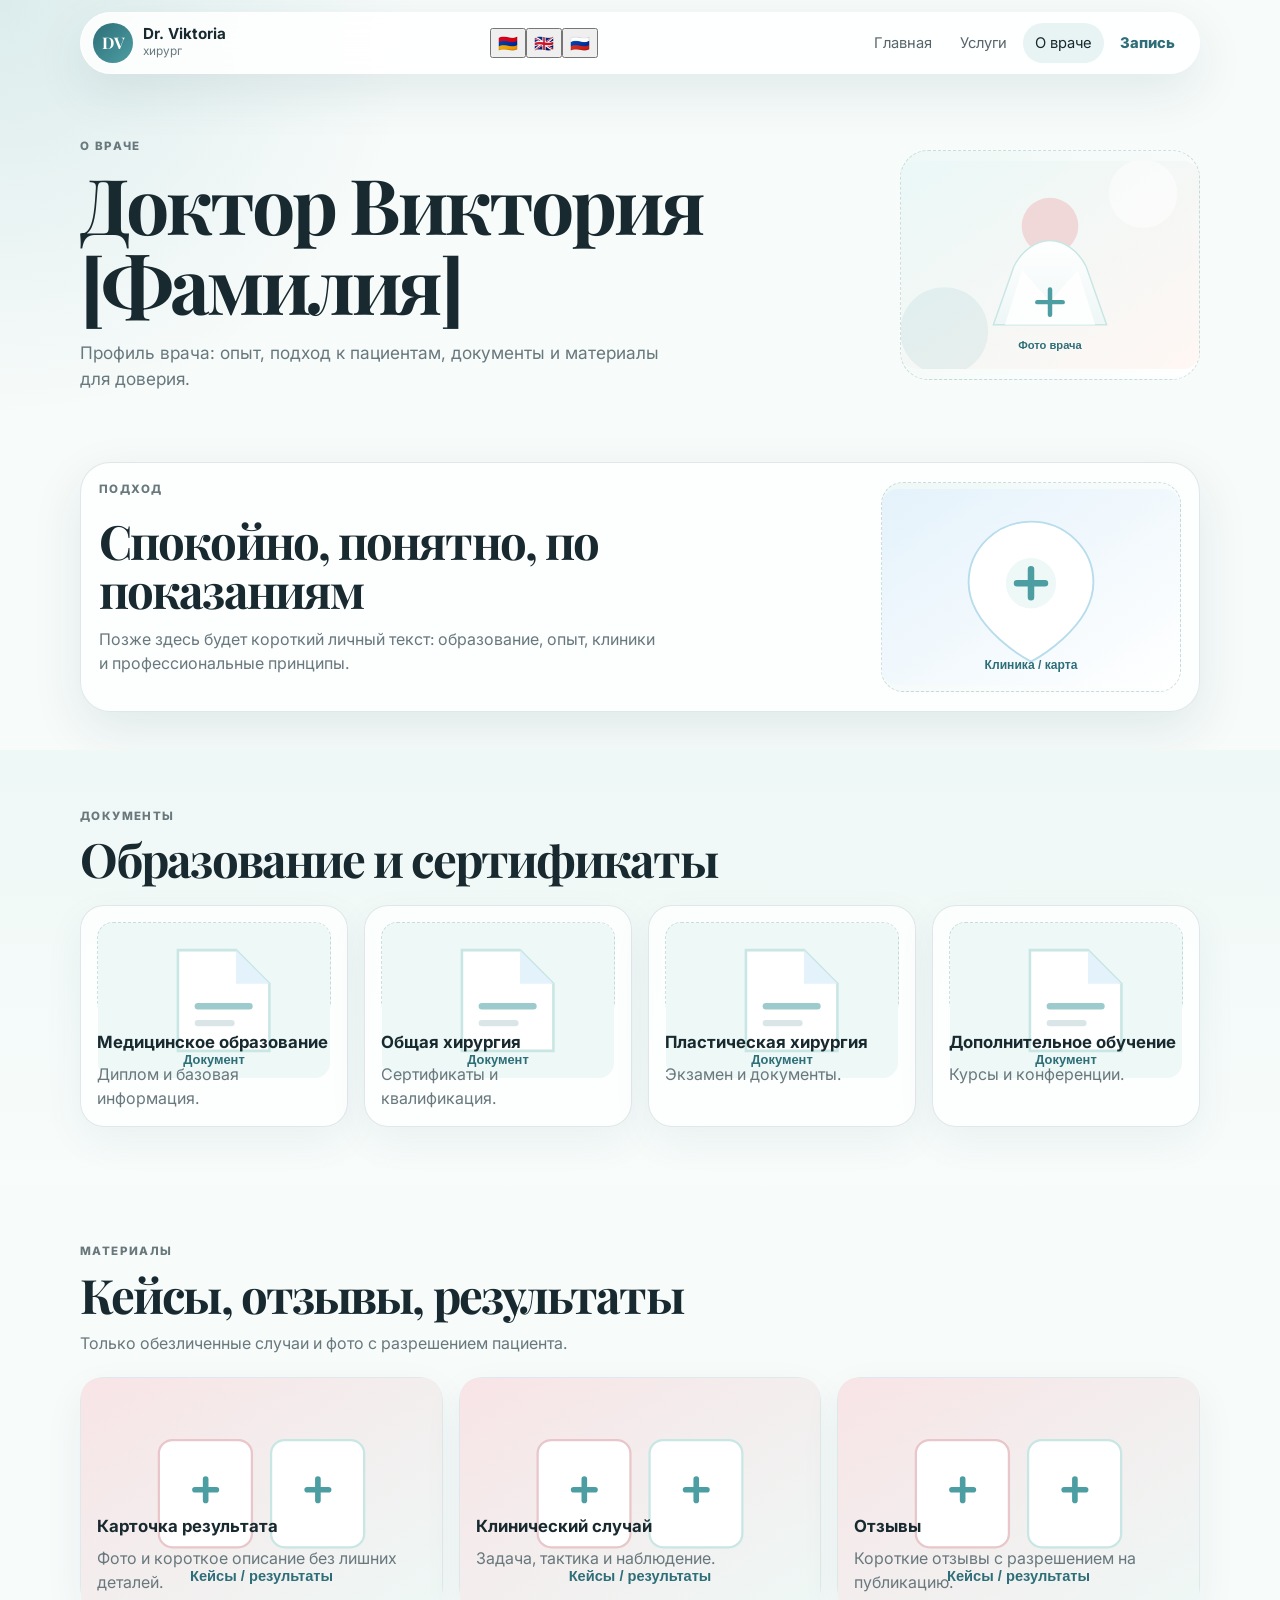
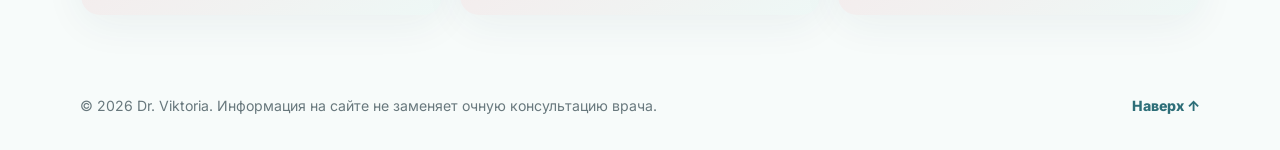
==== commit 5d0b2115: "Add language switcher and placeholders to about page" ====
--- a/about.html
+++ b/about.html
@@ -8,75 +8,76 @@
     <link rel="preconnect" href="https://fonts.googleapis.com" />
     <link rel="preconnect" href="https://fonts.gstatic.com" crossorigin />
     <link href="https://fonts.googleapis.com/css2?family=Inter:wght@400;500;600;700;800&family=Playfair+Display:wght@600;700&display=swap" rel="stylesheet" />
-    <link rel="stylesheet" href="styles.css?v=5" />
+    <link rel="stylesheet" href="styles.css?v=6" />
   </head>
   <body>
     <header class="header">
-      <a class="brand" href="index.html"><span class="brand-mark">DV</span><span><strong>Dr. Viktoria</strong><small>хирург</small></span></a>
+      <a class="brand" href="index.html"><span class="brand-mark">DV</span><span><strong>Dr. Viktoria</strong><small data-i18n="brand.role">хирург</small></span></a>
+      <div class="language-switch" aria-label="Выбор языка"><button type="button" data-lang="hy" aria-label="Հայերեն">🇦🇲</button><button type="button" data-lang="en" aria-label="English">🇬🇧</button><button type="button" data-lang="ru" aria-label="Русский">🇷🇺</button></div>
       <button class="menu-button" type="button" aria-label="Открыть меню" aria-expanded="false"><span></span><span></span></button>
       <nav class="nav" aria-label="Основная навигация">
-        <a href="index.html">Главная</a>
-        <a href="services.html">Услуги</a>
-        <a href="about.html">О враче</a>
-        <a class="nav-cta" href="index.html#contacts">Запись</a>
+        <a href="index.html" data-i18n="nav.home">Главная</a>
+        <a href="services.html" data-i18n="nav.services">Услуги</a>
+        <a href="about.html" data-i18n="nav.about">О враче</a>
+        <a class="nav-cta" href="index.html#contacts" data-i18n="nav.book">Запись</a>
       </nav>
     </header>
 
     <main>
       <section class="page-hero container">
         <div>
-          <p class="label">О враче</p>
-          <h1>Доктор Виктория [Фамилия]</h1>
-          <p class="lead">Профиль врача: опыт, подход к пациентам, документы и материалы для доверия.</p>
+          <p class="label" data-i18n="about.hero.label">О враче</p>
+          <h1 data-i18n="doctor.name">Доктор Виктория [Фамилия]</h1>
+          <p class="lead" data-i18n="about.hero.text">Профиль врача: опыт, подход к пациентам, документы и материалы для доверия.</p>
         </div>
-        <div class="image-slot page-visual">Портрет</div>
+        <div class="image-slot page-visual"><img src="assets/doctor.svg" alt="Портрет врача" /></div>
       </section>
 
       <section class="section container compact">
         <div class="wide-card">
           <div>
-            <p class="label">Подход</p>
-            <h2>Спокойно, понятно, по показаниям</h2>
-            <p>Позже здесь будет короткий личный текст: образование, опыт, клиники и профессиональные принципы.</p>
+            <p class="label" data-i18n="about.approach.label">Подход</p>
+            <h2 data-i18n="about.approach.title">Спокойно, понятно, по показаниям</h2>
+            <p data-i18n="about.approach.text">Позже здесь будет короткий личный текст: образование, опыт, клиники и профессиональные принципы.</p>
           </div>
-          <div class="image-slot">Рабочее фото</div>
+          <div class="image-slot"><img src="assets/clinic.svg" alt="Рабочее фото" /></div>
         </div>
       </section>
 
       <section class="section muted-block">
         <div class="container">
           <div class="section-head">
-            <p class="label">Документы</p>
-            <h2>Образование и сертификаты</h2>
+            <p class="label" data-i18n="about.docs.label">Документы</p>
+            <h2 data-i18n="about.docs.title">Образование и сертификаты</h2>
           </div>
           <div class="cards four">
-            <article class="card doc-card"><div class="doc-thumb">PDF</div><h3>Медицинское образование</h3><p>Диплом и базовая информация.</p></article>
-            <article class="card doc-card"><div class="doc-thumb">PDF</div><h3>Общая хирургия</h3><p>Сертификаты и квалификация.</p></article>
-            <article class="card doc-card"><div class="doc-thumb">PDF</div><h3>Пластическая хирургия</h3><p>Экзамен и документы.</p></article>
-            <article class="card doc-card"><div class="doc-thumb">PDF</div><h3>Дополнительное обучение</h3><p>Курсы и конференции.</p></article>
+            <article class="card doc-card"><div class="doc-thumb"><img src="assets/document.svg" alt="Документ" /></div><h3 data-i18n="about.docs.1.title">Медицинское образование</h3><p data-i18n="about.docs.1.text">Диплом и базовая информация.</p></article>
+            <article class="card doc-card"><div class="doc-thumb"><img src="assets/document.svg" alt="Документ" /></div><h3 data-i18n="about.docs.2.title">Общая хирургия</h3><p data-i18n="about.docs.2.text">Сертификаты и квалификация.</p></article>
+            <article class="card doc-card"><div class="doc-thumb"><img src="assets/document.svg" alt="Документ" /></div><h3 data-i18n="about.docs.3.title">Пластическая хирургия</h3><p data-i18n="about.docs.3.text">Экзамен и документы.</p></article>
+            <article class="card doc-card"><div class="doc-thumb"><img src="assets/document.svg" alt="Документ" /></div><h3 data-i18n="about.docs.4.title">Дополнительное обучение</h3><p data-i18n="about.docs.4.text">Курсы и конференции.</p></article>
           </div>
         </div>
       </section>
 
       <section class="section container">
         <div class="section-head">
-          <p class="label">Материалы</p>
-          <h2>Кейсы, отзывы, результаты</h2>
-          <p>Только обезличенные случаи и фото с разрешением пациента.</p>
+          <p class="label" data-i18n="about.materials.label">Материалы</p>
+          <h2 data-i18n="about.materials.title">Кейсы, отзывы, результаты</h2>
+          <p data-i18n="about.materials.text">Только обезличенные случаи и фото с разрешением пациента.</p>
         </div>
         <div class="cards three">
-          <article class="card"><div class="thumb pink">До / После</div><h3>Карточка результата</h3><p>Фото и короткое описание без лишних деталей.</p></article>
-          <article class="card"><div class="thumb blue">Кейс</div><h3>Клинический случай</h3><p>Задача, тактика и наблюдение.</p></article>
-          <article class="card"><div class="thumb">Отзыв</div><h3>Отзывы</h3><p>Короткие отзывы с разрешением на публикацию.</p></article>
+          <article class="card"><div class="thumb"><img src="assets/case.svg" alt="До и после" /></div><h3 data-i18n="about.case.1.title">Карточка результата</h3><p data-i18n="about.case.1.text">Фото и короткое описание без лишних деталей.</p></article>
+          <article class="card"><div class="thumb"><img src="assets/case.svg" alt="Клинический случай" /></div><h3 data-i18n="about.case.2.title">Клинический случай</h3><p data-i18n="about.case.2.text">Задача, тактика и наблюдение.</p></article>
+          <article class="card"><div class="thumb"><img src="assets/case.svg" alt="Отзывы" /></div><h3 data-i18n="about.case.3.title">Отзывы</h3><p data-i18n="about.case.3.text">Короткие отзывы с разрешением на публикацию.</p></article>
         </div>
       </section>
     </main>
 
     <footer class="footer container">
-      <p>© <span id="year"></span> Dr. Viktoria. Информация на сайте не заменяет очную консультацию врача.</p>
-      <a href="#top">Наверх ↑</a>
+      <p data-i18n="footer.disclaimer">© <span id="year"></span> Dr. Viktoria. Информация на сайте не заменяет очную консультацию врача.</p>
+      <a href="#top" data-i18n="footer.top">Наверх ↑</a>
     </footer>
 
-    <script src="script.js?v=3"></script>
+    <script src="script.js?v=4"></script>
   </body>
 </html>
--- a/styles.css
+++ b/styles.css
@@ -1,21 +1,17 @@
 :root {
   --bg: #f7fbfa;
-  --bg-soft: #edf6f4;
   --surface: #ffffff;
-  --surface-soft: #f6fbfa;
-  --ink: #1b2b31;
-  --muted: #6e7d82;
-  --line: rgba(67, 103, 111, 0.14);
-  --accent: #5aa7a9;
-  --accent-dark: #2f6f78;
-  --accent-soft: #dff3f2;
-  --blush: #f4dfdf;
-  --sand: #f7efe5;
-  --shadow: 0 20px 55px rgba(31, 73, 80, 0.1);
-  --radius-xl: 34px;
-  --radius-lg: 26px;
-  --radius-md: 18px;
-  --max: 1140px;
+  --soft: #eef8f6;
+  --ink: #182a30;
+  --muted: #68787d;
+  --line: rgba(43, 94, 104, 0.14);
+  --accent: #4d9ea3;
+  --accent-dark: #2d6e78;
+  --blush: #f8e4e6;
+  --blue: #e4f2fb;
+  --shadow: 0 18px 50px rgba(27, 74, 84, 0.10);
+  --radius: 24px;
+  --max: 1120px;
 }
 
 * { box-sizing: border-box; }
@@ -23,36 +19,43 @@
 body {
   margin: 0;
   color: var(--ink);
-  background:
-    radial-gradient(circle at 0% 0%, rgba(90, 167, 169, 0.16), transparent 30rem),
-    radial-gradient(circle at 95% 8%, rgba(244, 223, 223, 0.58), transparent 24rem),
-    linear-gradient(180deg, #fbfefd 0%, var(--bg) 48%, #f4faf8 100%);
+  background: radial-gradient(circle at top left, rgba(77, 158, 163, 0.16), transparent 26rem), var(--bg);
   font-family: Inter, system-ui, -apple-system, BlinkMacSystemFont, "Segoe UI", sans-serif;
-  line-height: 1.48;
-}
-body.nav-open { overflow: hidden; }
+  line-height: 1.5;
+}
 a { color: inherit; text-decoration: none; }
-button { font: inherit; }
-
-.site-header {
+button, summary { font: inherit; }
+body.menu-open { overflow: hidden; }
+
+.container {
+  width: min(var(--max), calc(100% - 32px));
+  margin: 0 auto;
+}
+
+.header {
   position: sticky;
-  top: 0;
-  z-index: 50;
+  top: 12px;
+  z-index: 20;
   display: flex;
   align-items: center;
   justify-content: space-between;
-  gap: 18px;
+  gap: 16px;
   width: min(var(--max), calc(100% - 32px));
-  margin: 14px auto 0;
-  padding: 10px 12px 10px 14px;
-  border: 1px solid rgba(255, 255, 255, 0.8);
-  border-radius: 999px;
-  background: rgba(251, 254, 253, 0.86);
-  box-shadow: 0 16px 42px rgba(31, 73, 80, 0.09);
-  backdrop-filter: blur(18px);
-}
-.logo { display: inline-flex; align-items: center; gap: 10px; min-width: max-content; }
-.logo-mark {
+  margin: 12px auto 0;
+  padding: 10px 12px;
+  border: 1px solid rgba(255, 255, 255, 0.85);
+  border-radius: 999px;
+  background: rgba(255, 255, 255, 0.86);
+  box-shadow: var(--shadow);
+  backdrop-filter: blur(16px);
+}
+.brand {
+  display: inline-flex;
+  align-items: center;
+  gap: 10px;
+  min-width: max-content;
+}
+.brand-mark {
   display: grid;
   place-items: center;
   width: 40px;
@@ -62,338 +65,319 @@
   background: linear-gradient(135deg, var(--accent-dark), var(--accent));
   font-family: "Playfair Display", Georgia, serif;
   font-weight: 700;
+}
+.brand strong, .brand small { display: block; }
+.brand strong { font-size: 0.95rem; line-height: 1.1; }
+.brand small { color: var(--muted); font-size: 0.74rem; }
+.nav {
+  display: flex;
+  align-items: center;
+  gap: 4px;
+}
+.nav a {
+  padding: 9px 12px;
+  border-radius: 999px;
+  color: rgba(24, 42, 48, 0.72);
+  font-size: 0.92rem;
+}
+.nav a:hover, .nav a.active { color: var(--ink); background: rgba(77, 158, 163, 0.12); }
+.nav-cta { color: var(--accent-dark) !important; font-weight: 800; }
+.menu-button {
+  display: none;
+  width: 42px;
+  height: 42px;
+  border: 0;
+  border-radius: 50%;
+  background: var(--accent-dark);
+  cursor: pointer;
+}
+.menu-button span {
+  display: block;
+  width: 18px;
+  height: 2px;
+  margin: 5px auto;
+  border-radius: 999px;
+  background: #fff;
+  transition: transform .2s ease;
+}
+.menu-open .menu-button span:first-child { transform: translateY(3.5px) rotate(45deg); }
+.menu-open .menu-button span:last-child { transform: translateY(-3.5px) rotate(-45deg); }
+
+h1, h2, h3, p { margin-top: 0; }
+h1, h2 {
+  font-family: "Playfair Display", Georgia, serif;
   letter-spacing: -0.04em;
-}
-.logo strong, .logo small { display: block; }
-.logo strong { font-size: 0.96rem; line-height: 1.1; }
-.logo small { color: var(--muted); font-size: 0.76rem; }
-.main-nav { display: flex; align-items: center; justify-content: center; gap: 4px; }
-.main-nav a {
-  padding: 9px 12px;
-  border-radius: 999px;
-  color: rgba(27, 43, 49, 0.7);
-  font-size: 0.92rem;
-  transition: color 0.2s ease, background 0.2s ease;
-}
-.main-nav a:hover, .main-nav a:focus-visible, .main-nav a.active { color: var(--ink); background: rgba(90, 167, 169, 0.12); }
-.nav-contact { color: var(--accent-dark) !important; font-weight: 800; }
-.nav-toggle { display: none; width: 42px; height: 42px; border: 0; border-radius: 50%; background: var(--accent-dark); cursor: pointer; }
-.nav-toggle span { display: block; width: 18px; height: 2px; margin: 5px auto; border-radius: 99px; background: #fff; transition: transform 0.2s ease; }
-body.nav-open .nav-toggle span:first-child { transform: translateY(3.5px) rotate(45deg); }
-body.nav-open .nav-toggle span:last-child { transform: translateY(-3.5px) rotate(-45deg); }
-
-.section-pad { width: min(var(--max), calc(100% - 32px)); margin-inline: auto; }
-.section { padding-top: 64px; padding-bottom: 64px; }
-.compact-section { padding-top: 48px; padding-bottom: 48px; }
-
-h1, h2, h3, p { margin-top: 0; }
-h1, h2 { font-family: "Playfair Display", Georgia, serif; letter-spacing: -0.045em; line-height: 1.02; }
-h1 { max-width: 760px; margin-bottom: 18px; font-size: clamp(3rem, 6.1vw, 5.55rem); }
-h2 { margin-bottom: 14px; font-size: clamp(2rem, 3.8vw, 3.65rem); }
-h3 { margin-bottom: 7px; font-size: 1.08rem; letter-spacing: -0.02em; }
+  line-height: 1.04;
+}
+h1 { max-width: 760px; margin-bottom: 16px; font-size: clamp(3rem, 6vw, 5.3rem); }
+h2 { margin-bottom: 12px; font-size: clamp(2rem, 3.7vw, 3.45rem); }
+h3 { margin-bottom: 7px; font-size: 1.05rem; }
 p { margin-bottom: 0; }
-.eyebrow { margin: 0 0 10px; color: var(--accent-dark); font-size: 0.73rem; font-weight: 800; letter-spacing: 0.12em; text-transform: uppercase; }
-.hero-text, .section-heading p:not(.eyebrow), .page-hero p, .wide-card p, .direction-card p, .service-card p, .faq-item p, .contact-card p, .case-card p { color: var(--muted); }
-
+.label {
+  margin: 0 0 9px;
+  color: var(--accent-dark);
+  font-size: 0.72rem;
+  font-weight: 800;
+  letter-spacing: 0.12em;
+  text-transform: uppercase;
+}
+.lead, .card p, .wide-card p, .section-head p, .faq-item p, .contact-card p, .page-hero p { color: var(--muted); }
+.lead { max-width: 600px; font-size: 1.08rem; }
+
+.section { padding: 58px 0; }
+.section.compact { padding: 38px 0; }
+.section-head { margin-bottom: 22px; }
+
+.hero {
+  display: grid;
+  grid-template-columns: minmax(0, 1fr) minmax(290px, 0.72fr);
+  gap: 34px;
+  align-items: center;
+  padding-top: 58px;
+  padding-bottom: 38px;
+}
+.actions { display: flex; flex-wrap: wrap; gap: 10px; margin-top: 22px; }
 .button {
   display: inline-flex;
   align-items: center;
   justify-content: center;
-  min-height: 46px;
-  padding: 11px 18px;
+  min-height: 44px;
+  padding: 10px 17px;
   border: 1px solid transparent;
   border-radius: 999px;
   font-weight: 800;
-  transition: transform 0.2s ease, box-shadow 0.2s ease, background 0.2s ease;
-}
-.button:hover, .button:focus-visible { transform: translateY(-2px); }
-.button-primary { color: #fff; background: linear-gradient(135deg, var(--accent-dark), var(--accent)); box-shadow: 0 14px 30px rgba(47, 111, 120, 0.18); }
-.button-secondary { color: var(--accent-dark); background: rgba(255, 255, 255, 0.78); border-color: var(--line); }
-.button-light { color: var(--accent-dark); background: #fff; }
-.hero-actions, .contact-actions { display: flex; flex-wrap: wrap; gap: 10px; }
-
-.hero {
-  display: grid;
-  grid-template-columns: minmax(0, 1.02fr) minmax(300px, 0.7fr);
-  gap: 42px;
-  align-items: center;
-  padding: 58px 0 34px;
-}
-.hero-text { max-width: 560px; margin-bottom: 24px; font-size: clamp(1rem, 1.35vw, 1.18rem); }
-.hero-pills { display: flex; flex-wrap: wrap; gap: 8px; margin-top: 22px; }
-.hero-pills span {
-  display: inline-flex;
-  padding: 8px 12px;
+}
+.button.primary { color: #fff; background: linear-gradient(135deg, var(--accent-dark), var(--accent)); box-shadow: 0 12px 28px rgba(45, 110, 120, .18); }
+.button.secondary { color: var(--accent-dark); background: rgba(255, 255, 255, .78); border-color: var(--line); }
+.button.light { color: var(--accent-dark); background: #fff; }
+.chips { display: flex; flex-wrap: wrap; gap: 8px; margin-top: 18px; }
+.chips span {
+  padding: 7px 10px;
   border: 1px solid var(--line);
   border-radius: 999px;
   color: var(--accent-dark);
-  background: rgba(255, 255, 255, 0.64);
-  font-size: 0.86rem;
-  font-weight: 800;
-}
-
-.hero-visual {
+  background: rgba(255, 255, 255, .62);
+  font-size: .82rem;
+  font-weight: 800;
+}
+
+.photo-card, .image-slot, .thumb, .doc-thumb {
+  display: grid;
+  place-items: center;
+  border: 1px dashed rgba(45, 110, 120, .22);
+  color: rgba(45, 110, 120, .72);
+  background: linear-gradient(135deg, var(--soft), #ffffff);
+  font-weight: 800;
+}
+.photo-card {
   position: relative;
-  min-height: 420px;
+  min-height: 360px;
+  border-radius: 30px;
+  box-shadow: var(--shadow);
+}
+.photo-note {
+  position: absolute;
+  left: 18px;
+  right: 18px;
+  bottom: 18px;
+  padding: 13px 15px;
+  border: 1px solid rgba(255,255,255,.75);
+  border-radius: 18px;
+  background: rgba(255,255,255,.84);
+  box-shadow: 0 12px 34px rgba(27, 74, 84, .10);
+  backdrop-filter: blur(14px);
+}
+.photo-note strong, .photo-note small { display: block; }
+.photo-note small { color: var(--muted); margin-top: 2px; }
+
+.cards { display: grid; gap: 16px; }
+.cards.three { grid-template-columns: repeat(3, minmax(0, 1fr)); }
+.cards.four { grid-template-columns: repeat(4, minmax(0, 1fr)); }
+.card {
   padding: 16px;
-  border-radius: var(--radius-xl);
-  background: linear-gradient(180deg, rgba(255,255,255,.62), rgba(255,255,255,.2));
-  box-shadow: var(--shadow);
-}
-.visual-placeholder {
-  position: relative;
+  border: 1px solid var(--line);
+  border-radius: var(--radius);
+  background: rgba(255,255,255,.78);
+  box-shadow: 0 14px 40px rgba(27, 74, 84, .06);
+}
+.thumb {
+  height: 120px;
+  margin: -16px -16px 16px;
+  border-width: 0 0 1px 0;
+  border-style: solid;
+  border-color: var(--line);
+  border-radius: var(--radius) var(--radius) 0 0;
+}
+.thumb.blue { background: linear-gradient(135deg, var(--blue), #fff); }
+.thumb.pink { background: linear-gradient(135deg, var(--blush), #fff); color: #8b6570; }
+details { margin-top: 12px; }
+summary { cursor: pointer; color: var(--accent-dark); font-weight: 800; }
+details p { margin-top: 8px; color: var(--muted); font-size: .92rem; }
+.text-link { display: inline-flex; margin-top: 14px; color: var(--accent-dark); font-weight: 800; }
+.text-link::after { content: " →"; }
+
+.process-card {
+  display: grid;
+  grid-template-columns: minmax(210px, .55fr) minmax(0, 1fr);
+  gap: 18px;
+  align-items: center;
+  padding: 18px;
+  border: 1px solid var(--line);
+  border-radius: var(--radius);
+  background: rgba(255,255,255,.72);
+}
+.steps { display: grid; grid-template-columns: repeat(4, minmax(0, 1fr)); gap: 10px; }
+.step {
+  display: flex;
+  align-items: center;
+  gap: 10px;
+  min-height: 62px;
+  padding: 12px;
+  border-radius: 18px;
+  background: var(--soft);
+}
+.step b {
   display: grid;
   place-items: center;
-  border: 1px dashed rgba(47, 111, 120, 0.23);
-  color: rgba(47, 111, 120, 0.72);
-  background:
-    radial-gradient(circle at 30% 20%, rgba(255,255,255,.75), transparent 9rem),
-    linear-gradient(135deg, var(--accent-soft), #f9fdfc);
-  overflow: hidden;
-}
-.visual-placeholder::before,
-.visual-placeholder::after {
-  content: "";
-  position: absolute;
-  border-radius: 999px;
-  background: rgba(255,255,255,.48);
-}
-.visual-placeholder::before { width: 120px; height: 120px; right: -34px; top: -28px; }
-.visual-placeholder::after { width: 90px; height: 90px; left: -30px; bottom: -26px; background: rgba(90,167,169,.12); }
-.visual-placeholder span, .case-image { position: relative; z-index: 1; font-weight: 800; }
-.accent-soft { background: linear-gradient(135deg, #e0f2f8, #f8fdfd); }
-.blush-soft { background: linear-gradient(135deg, var(--blush), #fff9f9); color: rgba(128, 82, 89, 0.78); border-color: rgba(180, 115, 126, 0.2); }
-.portrait-placeholder { width: 100%; height: 100%; min-height: 388px; border-radius: 28px; }
-.placeholder-icon {
-  display: grid;
-  place-items: center;
-  width: 122px;
-  height: 122px;
-  border-radius: 50%;
-  background: rgba(255,255,255,.6);
-}
-.floating-note {
-  position: absolute;
-  right: 28px;
-  bottom: 28px;
-  z-index: 2;
-  max-width: calc(100% - 56px);
-  padding: 14px 16px;
-  border: 1px solid rgba(255,255,255,.72);
-  border-radius: 18px;
-  background: rgba(255,255,255,.82);
-  box-shadow: 0 16px 38px rgba(31, 73, 80, 0.12);
-  backdrop-filter: blur(14px);
-}
-.floating-note strong, .floating-note span { display: block; }
-.floating-note span { color: var(--muted); font-size: 0.86rem; margin-top: 2px; }
-
-.section-heading { max-width: 760px; margin-bottom: 28px; }
-.light-heading { margin-bottom: 22px; }
-.directions-grid { display: grid; grid-template-columns: repeat(3, minmax(0, 1fr)); gap: 16px; }
-.direction-card, .service-card, .wide-card, .faq-item, .contact-card, .documents-grid article, .case-card {
-  border: 1px solid var(--line);
-  background: rgba(255,255,255,.72);
-  box-shadow: 0 15px 42px rgba(31, 73, 80, 0.065);
-}
-.direction-card { border-radius: var(--radius-lg); overflow: hidden; }
-.card-media { height: 150px; border: 0; border-radius: 0; }
-.card-body { padding: 18px; }
-.direction-card details, .service-card details { margin-top: 12px; color: var(--muted); }
-.direction-card summary, .service-card summary {
-  cursor: pointer;
-  color: var(--accent-dark);
-  font-weight: 800;
-}
-.direction-card ul { margin: 10px 0 0; padding-left: 18px; color: var(--muted); }
-.card-link { display: inline-flex; margin-top: 16px; color: var(--accent-dark); font-weight: 800; }
-.card-link::after { content: " →"; }
-
-.feature-band {
-  display: grid;
-  grid-template-columns: minmax(240px, .62fr) minmax(0, 1fr);
-  gap: 20px;
-  align-items: center;
-  padding-top: 44px;
-  padding-bottom: 44px;
-}
-.mini-steps { display: grid; grid-template-columns: repeat(4, minmax(0, 1fr)); gap: 10px; }
-.mini-steps article {
-  display: flex;
-  align-items: center;
-  gap: 10px;
-  min-height: 74px;
-  padding: 14px;
-  border: 1px solid var(--line);
-  border-radius: var(--radius-md);
-  background: rgba(255,255,255,.7);
-}
-.mini-steps span {
-  display: grid;
-  place-items: center;
-  flex: 0 0 auto;
+  flex: 0 0 32px;
   width: 32px;
   height: 32px;
   border-radius: 50%;
   color: #fff;
   background: var(--accent-dark);
-  font-weight: 800;
-}
-
-.split-lite { padding-top: 44px; padding-bottom: 44px; }
+}
+.step span { font-weight: 800; }
+
 .wide-card {
   display: grid;
-  grid-template-columns: minmax(0, 1fr) 310px;
+  grid-template-columns: minmax(0, 1fr) 300px;
   gap: 18px;
-  align-items: stretch;
+  align-items: center;
   padding: 18px;
-  border-radius: var(--radius-xl);
-}
-.wide-card-copy { padding: 14px 10px 14px 14px; }
-.wide-card-copy p { max-width: 560px; margin-bottom: 18px; }
-.wide-card-media { min-height: 220px; border-radius: 22px; }
-
-.muted {
-  width: 100%;
-  max-width: none;
-  border-top: 1px solid rgba(67, 103, 111, 0.08);
-  border-bottom: 1px solid rgba(67, 103, 111, 0.08);
-  background: linear-gradient(180deg, var(--bg-soft), #f7fbfa);
-}
+  border: 1px solid var(--line);
+  border-radius: 30px;
+  background: rgba(255,255,255,.76);
+  box-shadow: var(--shadow);
+}
+.wide-card .image-slot { min-height: 210px; border-radius: 22px; }
+.wide-card p { max-width: 560px; margin-bottom: 18px; }
+
+.faq-section, .muted-block { background: linear-gradient(180deg, var(--soft), #f8fcfb); }
 .faq-list { display: grid; gap: 10px; max-width: 820px; }
-.faq-item { border-radius: 18px; overflow: hidden; }
-.faq-item button {
+.faq-item {
+  padding: 16px 18px;
+  border: 1px solid var(--line);
+  border-radius: 18px;
+  background: rgba(255,255,255,.78);
+}
+.faq-item p { margin-top: 10px; }
+
+.contact-grid {
+  display: grid;
+  grid-template-columns: minmax(0, 1fr) 300px;
+  gap: 18px;
+}
+.contact-card {
+  padding: clamp(26px, 5vw, 48px);
+  border-radius: 30px;
+  color: #fff;
+  background: linear-gradient(135deg, var(--accent-dark), var(--accent));
+  box-shadow: var(--shadow);
+}
+.contact-card .label, .contact-card p { color: rgba(255,255,255,.78); }
+.map-slot { min-height: 260px; border-radius: 30px; }
+
+.page-hero {
+  display: grid;
+  grid-template-columns: minmax(0, 1fr) 300px;
+  gap: 28px;
+  align-items: center;
+  padding-top: 64px;
+  padding-bottom: 32px;
+}
+.page-visual { min-height: 230px; border-radius: 28px; }
+.filters { display: flex; flex-wrap: wrap; gap: 8px; margin-bottom: 22px; }
+.filter-btn {
+  padding: 9px 13px;
+  border: 1px solid var(--line);
+  border-radius: 999px;
+  color: var(--accent-dark);
+  background: rgba(255,255,255,.82);
+  cursor: pointer;
+  font-weight: 800;
+}
+.filter-btn.active { color: #fff; background: var(--accent-dark); }
+.catalog-label { margin-top: 26px; }
+.catalog-grid { margin-bottom: 28px; }
+.catalog-card.is-hidden { display: none; }
+.doc-thumb {
+  height: 96px;
+  margin-bottom: 12px;
+  border-radius: 16px;
+}
+
+.footer {
   display: flex;
-  align-items: center;
   justify-content: space-between;
-  gap: 16px;
-  width: 100%;
-  padding: 17px 18px;
-  border: 0;
-  color: var(--ink);
-  background: transparent;
-  cursor: pointer;
-  text-align: left;
-  font-weight: 800;
-}
-.faq-item button span { display: grid; place-items: center; flex: 0 0 auto; width: 28px; height: 28px; border-radius: 50%; color: #fff; background: var(--accent-dark); transition: transform .2s ease; }
-.faq-item.open button span { transform: rotate(45deg); }
-.faq-item p { display: none; margin: -4px 18px 18px; max-width: 680px; }
-.faq-item.open p { display: block; }
-
-.contact-section { display: grid; grid-template-columns: minmax(0, 1fr) minmax(280px, .45fr); gap: 18px; padding-top: 54px; padding-bottom: 54px; }
-.contact-card { padding: clamp(26px, 4.6vw, 50px); border-radius: var(--radius-xl); color: #fff; background: linear-gradient(135deg, var(--accent-dark), #4b9a9a); }
-.contact-card .eyebrow, .contact-card p { color: rgba(255,255,255,.78); }
-.contact-card p { margin-bottom: 22px; }
-.contact-card .button-secondary { color: #fff; background: rgba(255,255,255,.12); border-color: rgba(255,255,255,.28); }
-.contact-visual { min-height: 260px; border-radius: var(--radius-xl); }
-
-.page-hero { padding: 66px 0 32px; }
-.page-hero h1 { margin-bottom: 14px; }
-.page-hero p { max-width: 670px; font-size: 1.04rem; color: var(--muted); }
-.page-hero-visual, .about-hero { display: grid; grid-template-columns: minmax(0, 1fr) 320px; gap: 28px; align-items: center; }
-.page-visual, .profile-photo { min-height: 260px; border-radius: var(--radius-xl); }
-.filter-panel { display: flex; flex-wrap: wrap; gap: 8px; margin-bottom: 22px; }
-.sticky-filter { position: sticky; top: 76px; z-index: 20; padding: 9px; margin-inline: -9px; border-radius: 999px; background: rgba(247,251,250,.82); backdrop-filter: blur(14px); }
-.filter-btn { padding: 9px 14px; border: 1px solid var(--line); border-radius: 999px; color: var(--accent-dark); background: rgba(255,255,255,.78); cursor: pointer; font-weight: 800; }
-.filter-btn.active { color: #fff; background: var(--accent-dark); }
-.service-section-label { margin-top: 24px; }
-.services-grid, .cases-grid, .documents-grid { display: grid; gap: 14px; }
-.services-grid { grid-template-columns: repeat(3, minmax(0, 1fr)); }
-.catalog-grid { margin-bottom: 28px; }
-.service-card { min-height: 0; padding: 14px; border-radius: var(--radius-lg); }
-.service-card.is-hidden { display: none; }
-.visual-service { display: grid; gap: 14px; }
-.service-media { height: 120px; border-radius: 18px; }
-.service-card span, .case-card span, .documents-grid span {
-  display: inline-block;
-  margin-bottom: 8px;
-  color: var(--accent-dark);
-  font-size: 0.7rem;
-  font-weight: 800;
-  letter-spacing: 0.08em;
-  text-transform: uppercase;
-}
-.service-card details p { margin-top: 8px; font-size: .92rem; }
-
-.documents-grid { grid-template-columns: repeat(4, minmax(0, 1fr)); }
-.documents-grid article { padding: 14px; border-radius: var(--radius-lg); }
-.doc-thumb { height: 100px; margin-bottom: 12px; border-radius: 16px; }
-.cases-grid { grid-template-columns: repeat(3, minmax(0, 1fr)); }
-.case-card { padding: 14px; border-radius: var(--radius-lg); }
-.case-image { display: grid; place-items: center; height: 170px; margin-bottom: 14px; border-radius: 18px; font-weight: 800; }
-
-.site-footer { display: flex; align-items: center; justify-content: space-between; gap: 20px; width: min(var(--max), calc(100% - 32px)); margin: 0 auto; padding: 26px 0 34px; color: var(--muted); font-size: 0.88rem; }
-.site-footer p { margin: 0; }
-.site-footer a { color: var(--accent-dark); font-weight: 800; }
-
-@media (max-width: 1080px) {
-  .hero, .page-hero-visual, .about-hero, .feature-band, .wide-card, .contact-section { grid-template-columns: 1fr; }
-  .directions-grid, .services-grid, .cases-grid { grid-template-columns: repeat(2, minmax(0, 1fr)); }
-  .documents-grid { grid-template-columns: repeat(2, minmax(0, 1fr)); }
-  .hero-visual { min-height: 360px; }
-  .portrait-placeholder { min-height: 330px; }
-}
-
-@media (max-width: 820px) {
-  .site-header { width: min(100% - 20px, var(--max)); margin-top: 10px; padding: 8px 10px 8px 12px; }
-  .nav-toggle { display: block; }
-  .main-nav { position: fixed; inset: 66px 10px auto; display: none; flex-direction: column; align-items: stretch; padding: 10px; border: 1px solid var(--line); border-radius: 22px; background: rgba(251,254,253,.98); box-shadow: var(--shadow); }
-  body.nav-open .main-nav { display: flex; }
-  .main-nav a { padding: 13px 14px; }
-  .section-pad, .site-footer { width: min(100% - 22px, var(--max)); }
-
-  .hero { padding: 34px 0 22px; gap: 20px; }
-  h1 { font-size: clamp(2.34rem, 11.5vw, 4rem); margin-bottom: 12px; }
-  h2 { font-size: clamp(1.8rem, 8.4vw, 2.8rem); margin-bottom: 10px; }
-  h3 { font-size: 1rem; }
-  .eyebrow { margin-bottom: 7px; font-size: 0.66rem; }
-  .hero-text { margin-bottom: 17px; font-size: 0.96rem; }
-  .button { min-height: 43px; padding: 10px 15px; }
-  .hero-pills { margin-top: 16px; }
-  .hero-pills span { padding: 7px 10px; font-size: .78rem; }
-
-  .hero-visual { min-height: 270px; padding: 12px; border-radius: 26px; }
-  .portrait-placeholder { min-height: 246px; border-radius: 21px; }
-  .placeholder-icon { width: 96px; height: 96px; }
-  .floating-note { right: 18px; bottom: 18px; max-width: calc(100% - 36px); padding: 11px 13px; border-radius: 15px; }
-  .floating-note strong { font-size: .9rem; }
-  .floating-note span { font-size: .76rem; }
-
-  .section, .compact-section, .split-lite, .feature-band { padding-top: 42px; padding-bottom: 42px; }
-  .directions-grid, .services-grid, .cases-grid, .documents-grid, .mini-steps { grid-template-columns: 1fr; }
-  .section-heading { margin-bottom: 18px; }
-  .card-media { height: 118px; }
-  .card-body { padding: 15px; }
-  .direction-card p, .wide-card p, .service-card p, .faq-item p, .contact-card p { font-size: .92rem; }
-  .mini-steps { gap: 8px; }
-  .mini-steps article { min-height: 54px; padding: 12px; }
-  .wide-card { padding: 14px; border-radius: 24px; }
-  .wide-card-copy { padding: 4px; }
-  .wide-card-media { min-height: 150px; border-radius: 18px; }
-  .page-hero { padding: 42px 0 18px; }
-  .page-hero p { font-size: .96rem; }
-  .page-visual, .profile-photo { min-height: 190px; border-radius: 22px; }
-  .sticky-filter { position: static; padding: 0; margin-inline: 0; border-radius: 0; background: transparent; backdrop-filter: none; }
-  .filter-panel { gap: 7px; margin-bottom: 16px; }
-  .filter-btn { padding: 9px 12px; font-size: .84rem; }
-  .service-media { height: 96px; }
-  .doc-thumb { height: 82px; }
-  .case-image { height: 140px; }
-  .faq-item button { padding: 14px 15px; }
-  .faq-item p { margin: -3px 15px 15px; }
-  .contact-card { border-radius: 24px; }
-  .contact-card p { margin-bottom: 16px; }
-  .contact-visual { min-height: 170px; border-radius: 24px; }
-  .site-footer { flex-direction: column; align-items: flex-start; padding-top: 22px; }
-}
-
-@media (max-width: 520px) {
-  .logo-mark { width: 36px; height: 36px; }
-  .logo strong { font-size: 0.86rem; }
-  .logo small { font-size: 0.7rem; }
-  .nav-toggle { width: 38px; height: 38px; }
-  .hero-actions .button, .contact-actions .button { width: 100%; }
-  .hero-pills { display: grid; grid-template-columns: repeat(3, 1fr); }
-  .hero-pills span { justify-content: center; text-align: center; }
-}
+  gap: 18px;
+  padding: 26px 0 34px;
+  color: var(--muted);
+  font-size: .88rem;
+}
+.footer p { margin: 0; }
+.footer a { color: var(--accent-dark); font-weight: 800; }
+
+@media (max-width: 980px) {
+  .hero, .page-hero, .wide-card, .contact-grid, .process-card { grid-template-columns: 1fr; }
+  .cards.three, .cards.four { grid-template-columns: repeat(2, minmax(0, 1fr)); }
+  .steps { grid-template-columns: repeat(2, minmax(0, 1fr)); }
+}
+
+@media (max-width: 760px) {
+  .container, .header, .footer { width: min(100% - 22px, var(--max)); }
+  .header { top: 8px; margin-top: 8px; padding: 8px 10px; }
+  .menu-button { display: block; }
+  .nav {
+    position: fixed;
+    inset: 64px 11px auto;
+    display: none;
+    flex-direction: column;
+    align-items: stretch;
+    padding: 10px;
+    border: 1px solid var(--line);
+    border-radius: 20px;
+    background: rgba(255,255,255,.98);
+    box-shadow: var(--shadow);
+  }
+  .menu-open .nav { display: flex; }
+  .nav a { padding: 13px 14px; }
+  h1 { font-size: clamp(2.35rem, 11vw, 3.7rem); }
+  h2 { font-size: clamp(1.85rem, 8.5vw, 2.75rem); }
+  .lead { font-size: .98rem; }
+  .section { padding: 42px 0; }
+  .section.compact { padding: 32px 0; }
+  .hero { padding-top: 34px; padding-bottom: 26px; gap: 22px; }
+  .actions .button { flex: 1 1 150px; }
+  .chips { display: grid; grid-template-columns: repeat(3, 1fr); }
+  .chips span { text-align: center; justify-content: center; font-size: .74rem; }
+  .photo-card { min-height: 260px; border-radius: 24px; }
+  .photo-note { left: 14px; right: 14px; bottom: 14px; }
+  .cards.three, .cards.four { grid-template-columns: 1fr; }
+  .thumb { height: 96px; }
+  .steps { grid-template-columns: 1fr; }
+  .step { min-height: 52px; }
+  .wide-card { padding: 15px; border-radius: 24px; }
+  .wide-card .image-slot { min-height: 150px; }
+  .page-hero { padding-top: 38px; padding-bottom: 22px; }
+  .page-visual { min-height: 170px; }
+  .map-slot { min-height: 170px; }
+  .footer { flex-direction: column; align-items: flex-start; }
+}
+
+@media (max-width: 460px) {
+  .brand-mark { width: 36px; height: 36px; }
+  .brand strong { font-size: .86rem; }
+  .brand small { font-size: .7rem; }
+  .menu-button { width: 38px; height: 38px; }
+  .actions .button { flex-basis: 100%; }
+}
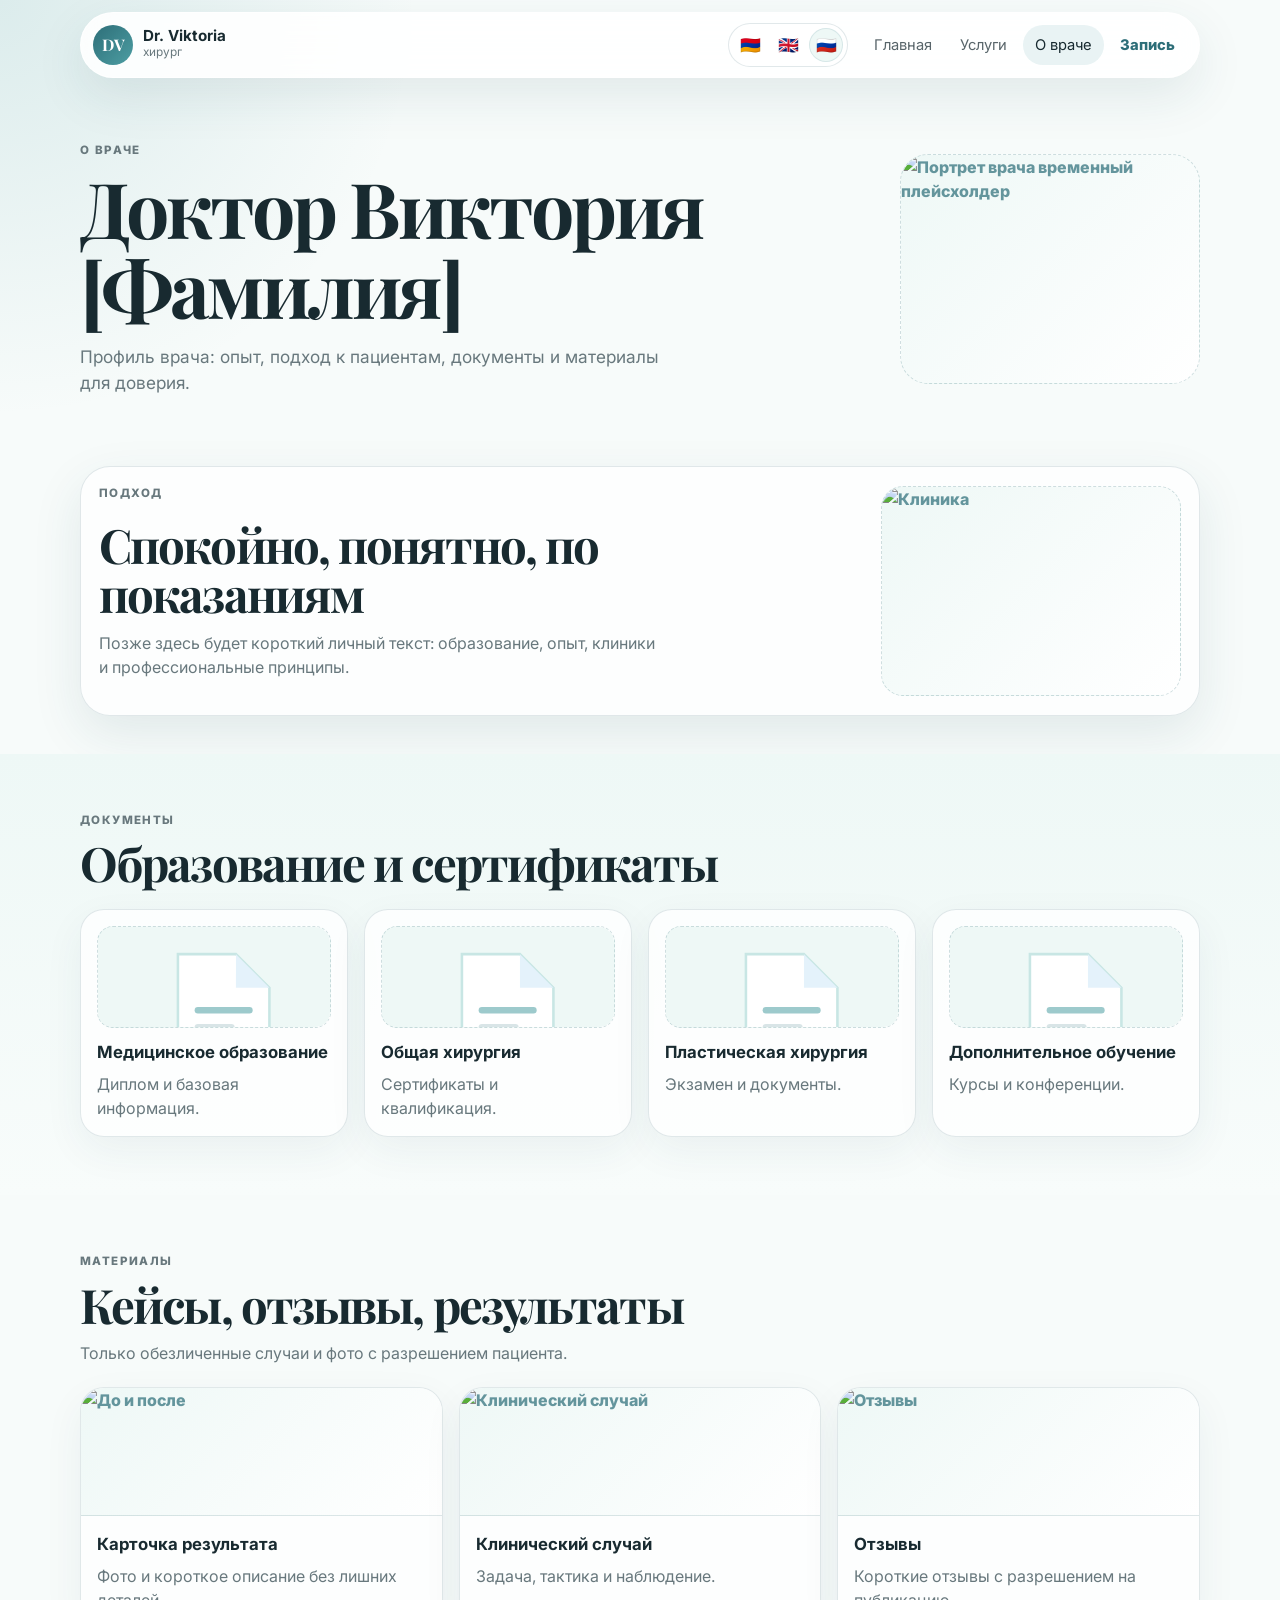
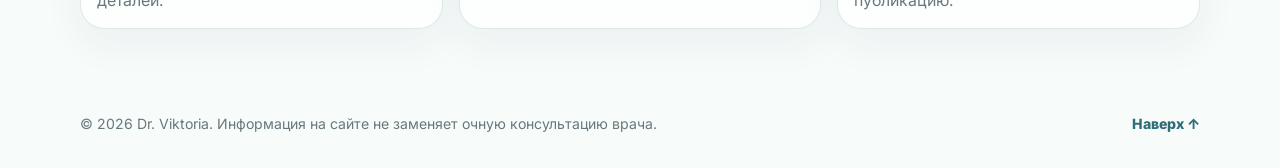
==== commit 5e70766d: "Use temporary internet photos on about page" ====
--- a/about.html
+++ b/about.html
@@ -7,8 +7,9 @@
     <title>О враче — Dr. Viktoria</title>
     <link rel="preconnect" href="https://fonts.googleapis.com" />
     <link rel="preconnect" href="https://fonts.gstatic.com" crossorigin />
+    <link rel="preconnect" href="https://images.unsplash.com" />
     <link href="https://fonts.googleapis.com/css2?family=Inter:wght@400;500;600;700;800&family=Playfair+Display:wght@600;700&display=swap" rel="stylesheet" />
-    <link rel="stylesheet" href="styles.css?v=6" />
+    <link rel="stylesheet" href="styles.css?v=7" />
   </head>
   <body>
     <header class="header">
@@ -30,7 +31,7 @@
           <h1 data-i18n="doctor.name">Доктор Виктория [Фамилия]</h1>
           <p class="lead" data-i18n="about.hero.text">Профиль врача: опыт, подход к пациентам, документы и материалы для доверия.</p>
         </div>
-        <div class="image-slot page-visual"><img src="assets/doctor.svg" alt="Портрет врача" /></div>
+        <div class="image-slot page-visual"><img src="https://images.unsplash.com/photo-1576091160550-2173dba999ef?auto=format&fit=crop&q=80&w=1100" alt="Портрет врача временный плейсхолдер" /></div>
       </section>
 
       <section class="section container compact">
@@ -40,7 +41,7 @@
             <h2 data-i18n="about.approach.title">Спокойно, понятно, по показаниям</h2>
             <p data-i18n="about.approach.text">Позже здесь будет короткий личный текст: образование, опыт, клиники и профессиональные принципы.</p>
           </div>
-          <div class="image-slot"><img src="assets/clinic.svg" alt="Рабочее фото" /></div>
+          <div class="image-slot"><img src="https://images.unsplash.com/photo-1519494026892-80bbd2d6fd0d?auto=format&fit=crop&q=80&w=1100" alt="Клиника" /></div>
         </div>
       </section>
 
@@ -66,9 +67,9 @@
           <p data-i18n="about.materials.text">Только обезличенные случаи и фото с разрешением пациента.</p>
         </div>
         <div class="cards three">
-          <article class="card"><div class="thumb"><img src="assets/case.svg" alt="До и после" /></div><h3 data-i18n="about.case.1.title">Карточка результата</h3><p data-i18n="about.case.1.text">Фото и короткое описание без лишних деталей.</p></article>
-          <article class="card"><div class="thumb"><img src="assets/case.svg" alt="Клинический случай" /></div><h3 data-i18n="about.case.2.title">Клинический случай</h3><p data-i18n="about.case.2.text">Задача, тактика и наблюдение.</p></article>
-          <article class="card"><div class="thumb"><img src="assets/case.svg" alt="Отзывы" /></div><h3 data-i18n="about.case.3.title">Отзывы</h3><p data-i18n="about.case.3.text">Короткие отзывы с разрешением на публикацию.</p></article>
+          <article class="card"><div class="thumb"><img src="https://images.unsplash.com/photo-1581595220892-b0739db3ba8c?auto=format&fit=crop&q=80&w=900" alt="До и после" /></div><h3 data-i18n="about.case.1.title">Карточка результата</h3><p data-i18n="about.case.1.text">Фото и короткое описание без лишних деталей.</p></article>
+          <article class="card"><div class="thumb"><img src="https://images.unsplash.com/photo-1579684385127-1ef15d508118?auto=format&fit=crop&q=80&w=900" alt="Клинический случай" /></div><h3 data-i18n="about.case.2.title">Клинический случай</h3><p data-i18n="about.case.2.text">Задача, тактика и наблюдение.</p></article>
+          <article class="card"><div class="thumb"><img src="https://images.unsplash.com/photo-1519494026892-80bbd2d6fd0d?auto=format&fit=crop&q=80&w=900" alt="Отзывы" /></div><h3 data-i18n="about.case.3.title">Отзывы</h3><p data-i18n="about.case.3.text">Короткие отзывы с разрешением на публикацию.</p></article>
         </div>
       </section>
     </main>
--- a/styles.css
+++ b/styles.css
@@ -27,34 +27,26 @@
 button, summary { font: inherit; }
 body.menu-open { overflow: hidden; }
 
-.container {
-  width: min(var(--max), calc(100% - 32px));
-  margin: 0 auto;
-}
+.container { width: min(var(--max), calc(100% - 32px)); margin: 0 auto; }
 
 .header {
   position: sticky;
   top: 12px;
   z-index: 20;
-  display: flex;
+  display: grid;
+  grid-template-columns: auto 1fr auto;
   align-items: center;
-  justify-content: space-between;
-  gap: 16px;
+  gap: 14px;
   width: min(var(--max), calc(100% - 32px));
   margin: 12px auto 0;
   padding: 10px 12px;
   border: 1px solid rgba(255, 255, 255, 0.85);
   border-radius: 999px;
-  background: rgba(255, 255, 255, 0.86);
+  background: rgba(255, 255, 255, 0.88);
   box-shadow: var(--shadow);
   backdrop-filter: blur(16px);
 }
-.brand {
-  display: inline-flex;
-  align-items: center;
-  gap: 10px;
-  min-width: max-content;
-}
+.brand { display: inline-flex; align-items: center; gap: 10px; min-width: max-content; }
 .brand-mark {
   display: grid;
   place-items: center;
@@ -69,16 +61,42 @@
 .brand strong, .brand small { display: block; }
 .brand strong { font-size: 0.95rem; line-height: 1.1; }
 .brand small { color: var(--muted); font-size: 0.74rem; }
-.nav {
-  display: flex;
+
+.language-switch {
+  justify-self: end;
+  display: inline-flex;
+  gap: 4px;
+  padding: 4px;
+  border: 1px solid var(--line);
+  border-radius: 999px;
+  background: rgba(255,255,255,.7);
+}
+.language-switch button {
+  display: grid;
+  place-items: center;
+  width: 34px;
+  height: 34px;
+  padding: 0;
+  border: 0;
+  border-radius: 999px;
+  background: transparent;
+  cursor: pointer;
+  font-size: 1.05rem;
+  line-height: 1;
+}
+.language-switch button.active { background: var(--soft); box-shadow: inset 0 0 0 1px rgba(45,110,120,.12); }
+
+.nav { display: flex; align-items: center; justify-content: flex-end; gap: 4px; }
+.nav a {
+  display: inline-flex;
   align-items: center;
-  gap: 4px;
-}
-.nav a {
+  justify-content: center;
+  min-height: 38px;
   padding: 9px 12px;
   border-radius: 999px;
   color: rgba(24, 42, 48, 0.72);
   font-size: 0.92rem;
+  white-space: nowrap;
 }
 .nav a:hover, .nav a.active { color: var(--ink); background: rgba(77, 158, 163, 0.12); }
 .nav-cta { color: var(--accent-dark) !important; font-weight: 800; }
@@ -91,36 +109,17 @@
   background: var(--accent-dark);
   cursor: pointer;
 }
-.menu-button span {
-  display: block;
-  width: 18px;
-  height: 2px;
-  margin: 5px auto;
-  border-radius: 999px;
-  background: #fff;
-  transition: transform .2s ease;
-}
+.menu-button span { display: block; width: 18px; height: 2px; margin: 5px auto; border-radius: 999px; background: #fff; transition: transform .2s ease; }
 .menu-open .menu-button span:first-child { transform: translateY(3.5px) rotate(45deg); }
 .menu-open .menu-button span:last-child { transform: translateY(-3.5px) rotate(-45deg); }
 
 h1, h2, h3, p { margin-top: 0; }
-h1, h2 {
-  font-family: "Playfair Display", Georgia, serif;
-  letter-spacing: -0.04em;
-  line-height: 1.04;
-}
+h1, h2 { font-family: "Playfair Display", Georgia, serif; letter-spacing: -0.04em; line-height: 1.04; }
 h1 { max-width: 760px; margin-bottom: 16px; font-size: clamp(3rem, 6vw, 5.3rem); }
 h2 { margin-bottom: 12px; font-size: clamp(2rem, 3.7vw, 3.45rem); }
 h3 { margin-bottom: 7px; font-size: 1.05rem; }
 p { margin-bottom: 0; }
-.label {
-  margin: 0 0 9px;
-  color: var(--accent-dark);
-  font-size: 0.72rem;
-  font-weight: 800;
-  letter-spacing: 0.12em;
-  text-transform: uppercase;
-}
+.label { margin: 0 0 9px; color: var(--accent-dark); font-size: 0.72rem; font-weight: 800; letter-spacing: 0.12em; text-transform: uppercase; }
 .lead, .card p, .wide-card p, .section-head p, .faq-item p, .contact-card p, .page-hero p { color: var(--muted); }
 .lead { max-width: 600px; font-size: 1.08rem; }
 
@@ -128,206 +127,83 @@
 .section.compact { padding: 38px 0; }
 .section-head { margin-bottom: 22px; }
 
-.hero {
-  display: grid;
-  grid-template-columns: minmax(0, 1fr) minmax(290px, 0.72fr);
-  gap: 34px;
-  align-items: center;
-  padding-top: 58px;
-  padding-bottom: 38px;
-}
+.hero { display: grid; grid-template-columns: minmax(0, 1fr) minmax(290px, 0.72fr); gap: 34px; align-items: center; padding-top: 58px; padding-bottom: 38px; }
 .actions { display: flex; flex-wrap: wrap; gap: 10px; margin-top: 22px; }
 .button {
   display: inline-flex;
   align-items: center;
   justify-content: center;
-  min-height: 44px;
+  min-height: 46px;
+  min-width: 118px;
   padding: 10px 17px;
   border: 1px solid transparent;
   border-radius: 999px;
   font-weight: 800;
+  line-height: 1.1;
+  cursor: pointer;
 }
 .button.primary { color: #fff; background: linear-gradient(135deg, var(--accent-dark), var(--accent)); box-shadow: 0 12px 28px rgba(45, 110, 120, .18); }
 .button.secondary { color: var(--accent-dark); background: rgba(255, 255, 255, .78); border-color: var(--line); }
 .button.light { color: var(--accent-dark); background: #fff; }
 .chips { display: flex; flex-wrap: wrap; gap: 8px; margin-top: 18px; }
-.chips span {
-  padding: 7px 10px;
-  border: 1px solid var(--line);
-  border-radius: 999px;
-  color: var(--accent-dark);
-  background: rgba(255, 255, 255, .62);
-  font-size: .82rem;
-  font-weight: 800;
-}
-
-.photo-card, .image-slot, .thumb, .doc-thumb {
-  display: grid;
-  place-items: center;
-  border: 1px dashed rgba(45, 110, 120, .22);
-  color: rgba(45, 110, 120, .72);
-  background: linear-gradient(135deg, var(--soft), #ffffff);
-  font-weight: 800;
-}
-.photo-card {
-  position: relative;
-  min-height: 360px;
-  border-radius: 30px;
-  box-shadow: var(--shadow);
-}
-.photo-note {
-  position: absolute;
-  left: 18px;
-  right: 18px;
-  bottom: 18px;
-  padding: 13px 15px;
-  border: 1px solid rgba(255,255,255,.75);
-  border-radius: 18px;
-  background: rgba(255,255,255,.84);
-  box-shadow: 0 12px 34px rgba(27, 74, 84, .10);
-  backdrop-filter: blur(14px);
-}
+.chips span { padding: 7px 10px; border: 1px solid var(--line); border-radius: 999px; color: var(--accent-dark); background: rgba(255, 255, 255, .62); font-size: .82rem; font-weight: 800; }
+
+.photo-card, .image-slot, .thumb, .doc-thumb { display: grid; place-items: center; border: 1px dashed rgba(45, 110, 120, .22); color: rgba(45, 110, 120, .72); background: linear-gradient(135deg, var(--soft), #ffffff); font-weight: 800; overflow: hidden; }
+.photo-card img, .image-slot img, .thumb img, .doc-thumb img { width: 100%; height: 100%; object-fit: cover; display: block; }
+.photo-card { position: relative; min-height: 360px; border-radius: 30px; box-shadow: var(--shadow); }
+.photo-note { position: absolute; left: 18px; right: 18px; bottom: 18px; padding: 13px 15px; border: 1px solid rgba(255,255,255,.75); border-radius: 18px; background: rgba(255,255,255,.84); box-shadow: 0 12px 34px rgba(27, 74, 84, .10); backdrop-filter: blur(14px); }
 .photo-note strong, .photo-note small { display: block; }
 .photo-note small { color: var(--muted); margin-top: 2px; }
 
 .cards { display: grid; gap: 16px; }
 .cards.three { grid-template-columns: repeat(3, minmax(0, 1fr)); }
 .cards.four { grid-template-columns: repeat(4, minmax(0, 1fr)); }
-.card {
-  padding: 16px;
-  border: 1px solid var(--line);
-  border-radius: var(--radius);
-  background: rgba(255,255,255,.78);
-  box-shadow: 0 14px 40px rgba(27, 74, 84, .06);
-}
-.thumb {
-  height: 120px;
-  margin: -16px -16px 16px;
-  border-width: 0 0 1px 0;
-  border-style: solid;
-  border-color: var(--line);
-  border-radius: var(--radius) var(--radius) 0 0;
-}
-.thumb.blue { background: linear-gradient(135deg, var(--blue), #fff); }
-.thumb.pink { background: linear-gradient(135deg, var(--blush), #fff); color: #8b6570; }
-details { margin-top: 12px; }
-summary { cursor: pointer; color: var(--accent-dark); font-weight: 800; }
+.card { padding: 16px; border: 1px solid var(--line); border-radius: var(--radius); background: rgba(255,255,255,.78); box-shadow: 0 14px 40px rgba(27, 74, 84, .06); }
+.thumb { height: 128px; margin: -16px -16px 16px; border-width: 0 0 1px 0; border-style: solid; border-color: var(--line); border-radius: var(--radius) var(--radius) 0 0; }
+
+details { margin-top: 12px; border-top: 1px solid rgba(43,94,104,.09); padding-top: 10px; }
+summary { min-height: 36px; display: flex; align-items: center; cursor: pointer; color: var(--accent-dark); font-weight: 800; }
 details p { margin-top: 8px; color: var(--muted); font-size: .92rem; }
-.text-link { display: inline-flex; margin-top: 14px; color: var(--accent-dark); font-weight: 800; }
+.text-link { display: inline-flex; align-items: center; min-height: 38px; margin-top: 14px; color: var(--accent-dark); font-weight: 800; }
 .text-link::after { content: " →"; }
 
-.process-card {
-  display: grid;
-  grid-template-columns: minmax(210px, .55fr) minmax(0, 1fr);
-  gap: 18px;
-  align-items: center;
-  padding: 18px;
-  border: 1px solid var(--line);
-  border-radius: var(--radius);
-  background: rgba(255,255,255,.72);
-}
+.process-card { display: grid; grid-template-columns: minmax(210px, .55fr) minmax(0, 1fr); gap: 18px; align-items: center; padding: 18px; border: 1px solid var(--line); border-radius: var(--radius); background: rgba(255,255,255,.72); }
 .steps { display: grid; grid-template-columns: repeat(4, minmax(0, 1fr)); gap: 10px; }
-.step {
-  display: flex;
-  align-items: center;
-  gap: 10px;
-  min-height: 62px;
-  padding: 12px;
-  border-radius: 18px;
-  background: var(--soft);
-}
-.step b {
-  display: grid;
-  place-items: center;
-  flex: 0 0 32px;
-  width: 32px;
-  height: 32px;
-  border-radius: 50%;
-  color: #fff;
-  background: var(--accent-dark);
-}
+.step { display: flex; align-items: center; gap: 10px; min-height: 62px; padding: 12px; border-radius: 18px; background: var(--soft); }
+.step b { display: grid; place-items: center; flex: 0 0 32px; width: 32px; height: 32px; border-radius: 50%; color: #fff; background: var(--accent-dark); }
 .step span { font-weight: 800; }
 
-.wide-card {
-  display: grid;
-  grid-template-columns: minmax(0, 1fr) 300px;
-  gap: 18px;
-  align-items: center;
-  padding: 18px;
-  border: 1px solid var(--line);
-  border-radius: 30px;
-  background: rgba(255,255,255,.76);
-  box-shadow: var(--shadow);
-}
+.wide-card { display: grid; grid-template-columns: minmax(0, 1fr) 300px; gap: 18px; align-items: center; padding: 18px; border: 1px solid var(--line); border-radius: 30px; background: rgba(255,255,255,.76); box-shadow: var(--shadow); }
 .wide-card .image-slot { min-height: 210px; border-radius: 22px; }
 .wide-card p { max-width: 560px; margin-bottom: 18px; }
 
 .faq-section, .muted-block { background: linear-gradient(180deg, var(--soft), #f8fcfb); }
 .faq-list { display: grid; gap: 10px; max-width: 820px; }
-.faq-item {
-  padding: 16px 18px;
-  border: 1px solid var(--line);
-  border-radius: 18px;
-  background: rgba(255,255,255,.78);
-}
-.faq-item p { margin-top: 10px; }
-
-.contact-grid {
-  display: grid;
-  grid-template-columns: minmax(0, 1fr) 300px;
-  gap: 18px;
-}
-.contact-card {
-  padding: clamp(26px, 5vw, 48px);
-  border-radius: 30px;
-  color: #fff;
-  background: linear-gradient(135deg, var(--accent-dark), var(--accent));
-  box-shadow: var(--shadow);
-}
+.faq-item { padding: 0; border: 1px solid var(--line); border-radius: 18px; background: rgba(255,255,255,.78); overflow: hidden; }
+.faq-item summary { min-height: 54px; padding: 0 18px; }
+.faq-item p { margin: 0; padding: 0 18px 18px; }
+
+.contact-grid { display: grid; grid-template-columns: minmax(0, 1fr) 300px; gap: 18px; }
+.contact-card { padding: clamp(26px, 5vw, 48px); border-radius: 30px; color: #fff; background: linear-gradient(135deg, var(--accent-dark), var(--accent)); box-shadow: var(--shadow); }
 .contact-card .label, .contact-card p { color: rgba(255,255,255,.78); }
 .map-slot { min-height: 260px; border-radius: 30px; }
 
-.page-hero {
-  display: grid;
-  grid-template-columns: minmax(0, 1fr) 300px;
-  gap: 28px;
-  align-items: center;
-  padding-top: 64px;
-  padding-bottom: 32px;
-}
+.page-hero { display: grid; grid-template-columns: minmax(0, 1fr) 300px; gap: 28px; align-items: center; padding-top: 64px; padding-bottom: 32px; }
 .page-visual { min-height: 230px; border-radius: 28px; }
 .filters { display: flex; flex-wrap: wrap; gap: 8px; margin-bottom: 22px; }
-.filter-btn {
-  padding: 9px 13px;
-  border: 1px solid var(--line);
-  border-radius: 999px;
-  color: var(--accent-dark);
-  background: rgba(255,255,255,.82);
-  cursor: pointer;
-  font-weight: 800;
-}
+.filter-btn { min-height: 42px; padding: 9px 13px; border: 1px solid var(--line); border-radius: 999px; color: var(--accent-dark); background: rgba(255,255,255,.82); cursor: pointer; font-weight: 800; line-height: 1; }
 .filter-btn.active { color: #fff; background: var(--accent-dark); }
 .catalog-label { margin-top: 26px; }
 .catalog-grid { margin-bottom: 28px; }
 .catalog-card.is-hidden { display: none; }
-.doc-thumb {
-  height: 96px;
-  margin-bottom: 12px;
-  border-radius: 16px;
-}
-
-.footer {
-  display: flex;
-  justify-content: space-between;
-  gap: 18px;
-  padding: 26px 0 34px;
-  color: var(--muted);
-  font-size: .88rem;
-}
+.doc-thumb { height: 102px; margin-bottom: 12px; border-radius: 16px; }
+
+.footer { display: flex; justify-content: space-between; gap: 18px; padding: 26px 0 34px; color: var(--muted); font-size: .88rem; }
 .footer p { margin: 0; }
 .footer a { color: var(--accent-dark); font-weight: 800; }
 
 @media (max-width: 980px) {
+  .header { grid-template-columns: auto auto auto; }
   .hero, .page-hero, .wide-card, .contact-grid, .process-card { grid-template-columns: 1fr; }
   .cards.three, .cards.four { grid-template-columns: repeat(2, minmax(0, 1fr)); }
   .steps { grid-template-columns: repeat(2, minmax(0, 1fr)); }
@@ -335,22 +211,13 @@
 
 @media (max-width: 760px) {
   .container, .header, .footer { width: min(100% - 22px, var(--max)); }
-  .header { top: 8px; margin-top: 8px; padding: 8px 10px; }
+  .header { top: 8px; margin-top: 8px; padding: 8px 10px; gap: 8px; }
   .menu-button { display: block; }
-  .nav {
-    position: fixed;
-    inset: 64px 11px auto;
-    display: none;
-    flex-direction: column;
-    align-items: stretch;
-    padding: 10px;
-    border: 1px solid var(--line);
-    border-radius: 20px;
-    background: rgba(255,255,255,.98);
-    box-shadow: var(--shadow);
-  }
+  .language-switch { justify-self: end; }
+  .language-switch button { width: 32px; height: 32px; }
+  .nav { position: fixed; inset: 64px 11px auto; display: none; flex-direction: column; align-items: stretch; padding: 10px; border: 1px solid var(--line); border-radius: 20px; background: rgba(255,255,255,.98); box-shadow: var(--shadow); }
   .menu-open .nav { display: flex; }
-  .nav a { padding: 13px 14px; }
+  .nav a { justify-content: flex-start; min-height: 44px; padding: 13px 14px; }
   h1 { font-size: clamp(2.35rem, 11vw, 3.7rem); }
   h2 { font-size: clamp(1.85rem, 8.5vw, 2.75rem); }
   .lead { font-size: .98rem; }
@@ -360,24 +227,26 @@
   .actions .button { flex: 1 1 150px; }
   .chips { display: grid; grid-template-columns: repeat(3, 1fr); }
   .chips span { text-align: center; justify-content: center; font-size: .74rem; }
-  .photo-card { min-height: 260px; border-radius: 24px; }
+  .photo-card { min-height: 280px; border-radius: 24px; }
   .photo-note { left: 14px; right: 14px; bottom: 14px; }
   .cards.three, .cards.four { grid-template-columns: 1fr; }
-  .thumb { height: 96px; }
+  .thumb { height: 112px; }
   .steps { grid-template-columns: 1fr; }
   .step { min-height: 52px; }
   .wide-card { padding: 15px; border-radius: 24px; }
-  .wide-card .image-slot { min-height: 150px; }
+  .wide-card .image-slot { min-height: 160px; }
   .page-hero { padding-top: 38px; padding-bottom: 22px; }
-  .page-visual { min-height: 170px; }
-  .map-slot { min-height: 170px; }
+  .page-visual { min-height: 180px; }
+  .map-slot { min-height: 180px; }
   .footer { flex-direction: column; align-items: flex-start; }
 }
 
 @media (max-width: 460px) {
   .brand-mark { width: 36px; height: 36px; }
-  .brand strong { font-size: .86rem; }
-  .brand small { font-size: .7rem; }
+  .brand strong { font-size: .84rem; }
+  .brand small { font-size: .68rem; }
   .menu-button { width: 38px; height: 38px; }
+  .language-switch { gap: 2px; padding: 3px; }
+  .language-switch button { width: 29px; height: 29px; font-size: .95rem; }
   .actions .button { flex-basis: 100%; }
 }
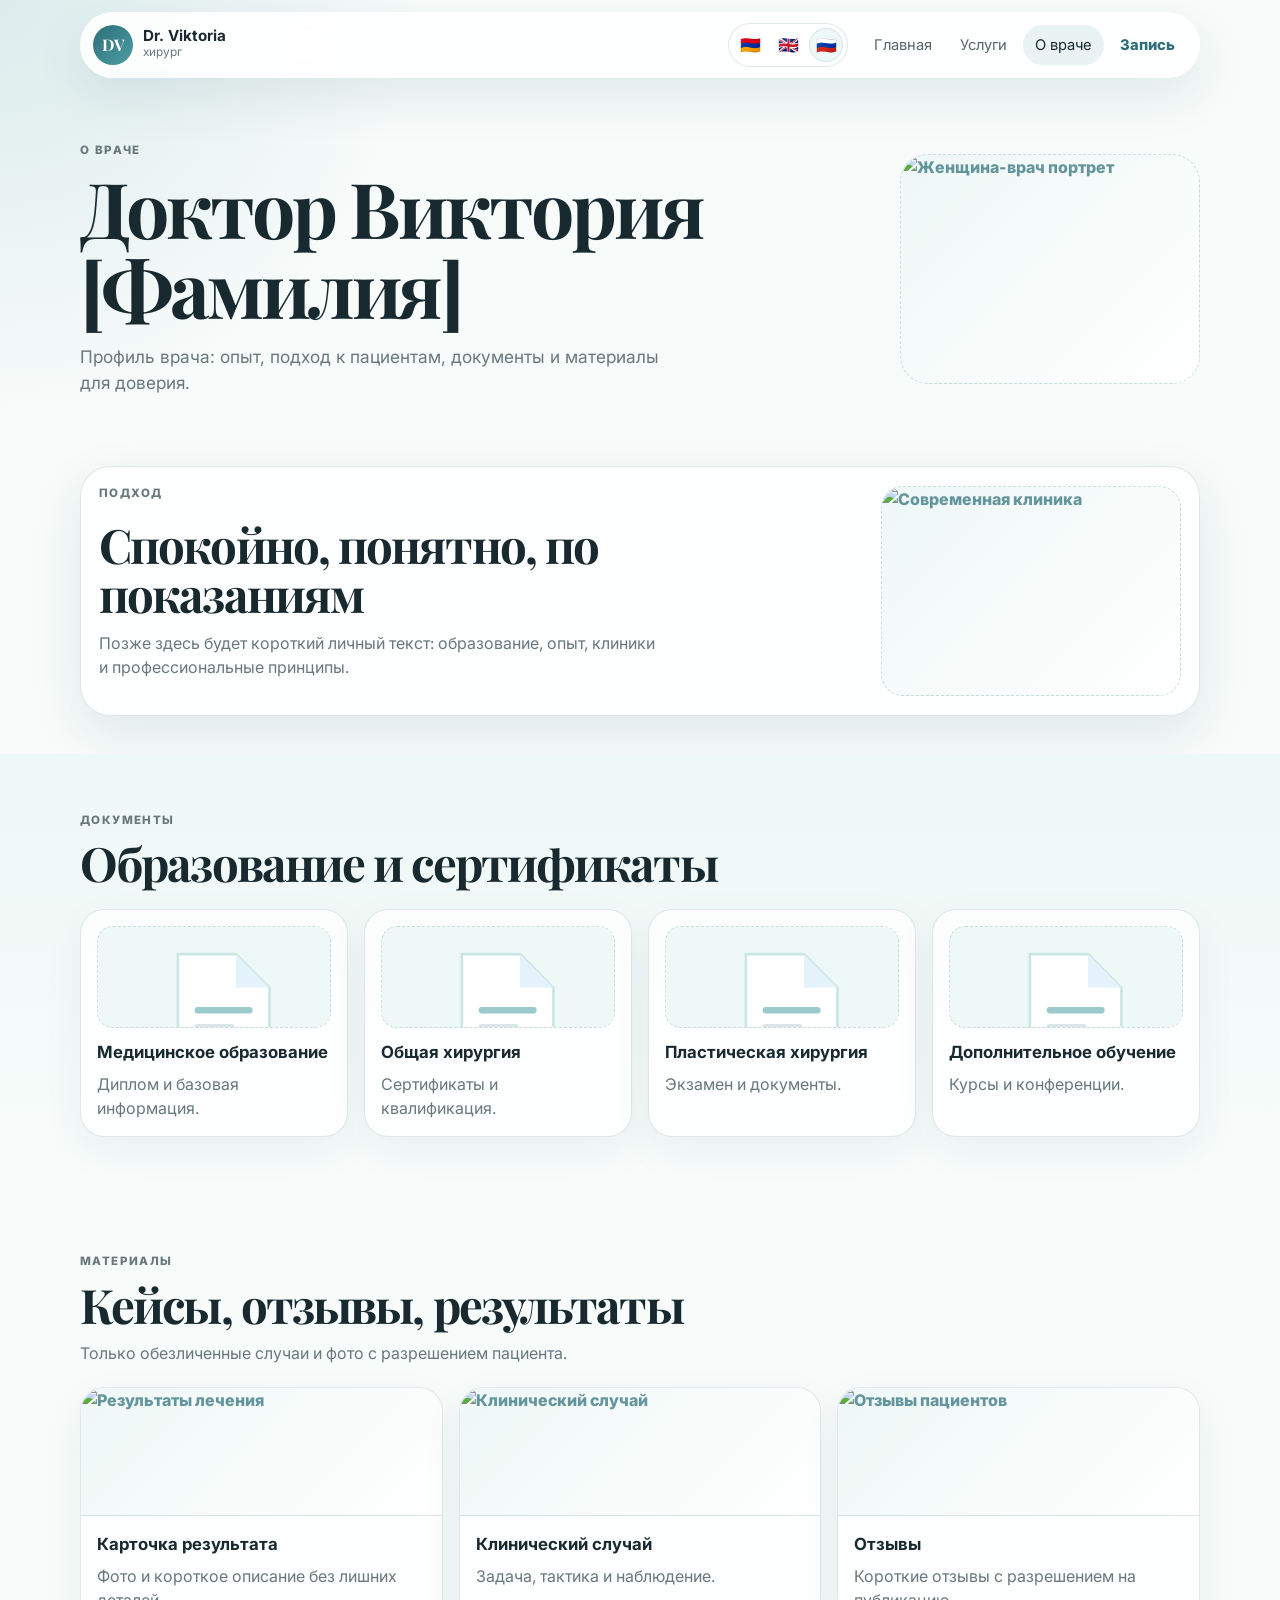
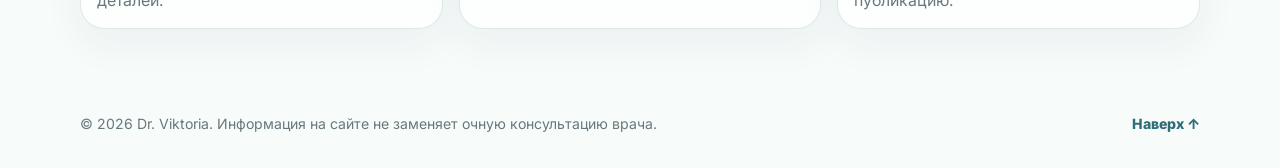
==== commit dd0d4a42: "Improve about page profile copy and images" ====
--- a/about.html
+++ b/about.html
@@ -9,7 +9,7 @@
     <link rel="preconnect" href="https://fonts.gstatic.com" crossorigin />
     <link rel="preconnect" href="https://images.unsplash.com" />
     <link href="https://fonts.googleapis.com/css2?family=Inter:wght@400;500;600;700;800&family=Playfair+Display:wght@600;700&display=swap" rel="stylesheet" />
-    <link rel="stylesheet" href="styles.css?v=7" />
+    <link rel="stylesheet" href="styles.css?v=8" />
   </head>
   <body>
     <header class="header">
@@ -28,48 +28,48 @@
       <section class="page-hero container">
         <div>
           <p class="label" data-i18n="about.hero.label">О враче</p>
-          <h1 data-i18n="doctor.name">Доктор Виктория [Фамилия]</h1>
-          <p class="lead" data-i18n="about.hero.text">Профиль врача: опыт, подход к пациентам, документы и материалы для доверия.</p>
+          <h1 data-i18n="doctor.name">Доктор Виктория Арменовна Меликян</h1>
+          <p class="lead" data-i18n="about.hero.text">Хирург с опытом работы в клинической практике, внимательным подходом к диагностике и понятным объяснением каждого этапа лечения.</p>
         </div>
-        <div class="image-slot page-visual"><img src="https://images.unsplash.com/photo-1576091160550-2173dba999ef?auto=format&fit=crop&q=80&w=1100" alt="Портрет врача временный плейсхолдер" /></div>
+        <div class="image-slot page-visual"><img src="https://images.unsplash.com/photo-1559839734-2b71ea197ec2?auto=format&fit=crop&q=80&w=1100" alt="Женщина-врач портрет" /></div>
       </section>
 
       <section class="section container compact">
         <div class="wide-card">
           <div>
-            <p class="label" data-i18n="about.approach.label">Подход</p>
-            <h2 data-i18n="about.approach.title">Спокойно, понятно, по показаниям</h2>
-            <p data-i18n="about.approach.text">Позже здесь будет короткий личный текст: образование, опыт, клиники и профессиональные принципы.</p>
+            <p class="label" data-i18n="about.approach.label">Профессиональный подход</p>
+            <h2 data-i18n="about.approach.title">Не просто назначить операцию, а объяснить зачем она нужна</h2>
+            <p data-i18n="about.approach.text">Виктория Арменовна делает акцент на осознанном хирургическом лечении: сначала внимательно изучает жалобы, анамнез, снимки и заключения, затем объясняет пациенту возможные варианты. Цель консультации — чтобы человек понимал свой диагноз, показания к операции, риски, сроки восстановления и реальные ожидания от лечения.</p>
           </div>
-          <div class="image-slot"><img src="https://images.unsplash.com/photo-1519494026892-80bbd2d6fd0d?auto=format&fit=crop&q=80&w=1100" alt="Клиника" /></div>
+          <div class="image-slot"><img src="https://images.unsplash.com/photo-1519494026892-80bbd2d6fd0d?auto=format&fit=crop&q=80&w=1100" alt="Современная клиника" /></div>
         </div>
       </section>
 
       <section class="section muted-block">
         <div class="container">
           <div class="section-head">
-            <p class="label" data-i18n="about.docs.label">Документы</p>
-            <h2 data-i18n="about.docs.title">Образование и сертификаты</h2>
+            <p class="label" data-i18n="about.docs.label">Квалификация</p>
+            <h2 data-i18n="about.docs.title">Образование, сертификаты и профессиональное развитие</h2>
           </div>
           <div class="cards four">
-            <article class="card doc-card"><div class="doc-thumb"><img src="assets/document.svg" alt="Документ" /></div><h3 data-i18n="about.docs.1.title">Медицинское образование</h3><p data-i18n="about.docs.1.text">Диплом и базовая информация.</p></article>
-            <article class="card doc-card"><div class="doc-thumb"><img src="assets/document.svg" alt="Документ" /></div><h3 data-i18n="about.docs.2.title">Общая хирургия</h3><p data-i18n="about.docs.2.text">Сертификаты и квалификация.</p></article>
-            <article class="card doc-card"><div class="doc-thumb"><img src="assets/document.svg" alt="Документ" /></div><h3 data-i18n="about.docs.3.title">Пластическая хирургия</h3><p data-i18n="about.docs.3.text">Экзамен и документы.</p></article>
-            <article class="card doc-card"><div class="doc-thumb"><img src="assets/document.svg" alt="Документ" /></div><h3 data-i18n="about.docs.4.title">Дополнительное обучение</h3><p data-i18n="about.docs.4.text">Курсы и конференции.</p></article>
+            <article class="card doc-card"><div class="doc-thumb"><img src="assets/document.svg" alt="Документ" /></div><h3 data-i18n="about.docs.1.title">Медицинское образование</h3><p data-i18n="about.docs.1.text">Базовая медицинская подготовка, клиническое мышление и работа с пациентами хирургического профиля.</p></article>
+            <article class="card doc-card"><div class="doc-thumb"><img src="assets/document.svg" alt="Документ" /></div><h3 data-i18n="about.docs.2.title">Общая хирургия</h3><p data-i18n="about.docs.2.text">Консультации, осмотр, подготовка к операции и послеоперационное наблюдение.</p></article>
+            <article class="card doc-card"><div class="doc-thumb"><img src="assets/document.svg" alt="Документ" /></div><h3 data-i18n="about.docs.3.title">Пластическая хирургия</h3><p data-i18n="about.docs.3.text">Эстетическое направление, предоперационная оценка, безопасность и восстановление.</p></article>
+            <article class="card doc-card"><div class="doc-thumb"><img src="assets/document.svg" alt="Документ" /></div><h3 data-i18n="about.docs.4.title">Онкохирургический фокус</h3><p data-i18n="about.docs.4.text">Разбор обследований, второе мнение и обсуждение хирургического этапа лечения.</p></article>
           </div>
         </div>
       </section>
 
       <section class="section container">
         <div class="section-head">
-          <p class="label" data-i18n="about.materials.label">Материалы</p>
-          <h2 data-i18n="about.materials.title">Кейсы, отзывы, результаты</h2>
-          <p data-i18n="about.materials.text">Только обезличенные случаи и фото с разрешением пациента.</p>
+          <p class="label" data-i18n="about.materials.label">Доверие</p>
+          <h2 data-i18n="about.materials.title">Кейсы, отзывы и результаты</h2>
+          <p data-i18n="about.materials.text">В этом разделе позже можно разместить обезличенные клинические случаи, отзывы пациентов, сертификаты и фото до/после только при наличии согласия.</p>
         </div>
         <div class="cards three">
-          <article class="card"><div class="thumb"><img src="https://images.unsplash.com/photo-1581595220892-b0739db3ba8c?auto=format&fit=crop&q=80&w=900" alt="До и после" /></div><h3 data-i18n="about.case.1.title">Карточка результата</h3><p data-i18n="about.case.1.text">Фото и короткое описание без лишних деталей.</p></article>
-          <article class="card"><div class="thumb"><img src="https://images.unsplash.com/photo-1579684385127-1ef15d508118?auto=format&fit=crop&q=80&w=900" alt="Клинический случай" /></div><h3 data-i18n="about.case.2.title">Клинический случай</h3><p data-i18n="about.case.2.text">Задача, тактика и наблюдение.</p></article>
-          <article class="card"><div class="thumb"><img src="https://images.unsplash.com/photo-1519494026892-80bbd2d6fd0d?auto=format&fit=crop&q=80&w=900" alt="Отзывы" /></div><h3 data-i18n="about.case.3.title">Отзывы</h3><p data-i18n="about.case.3.text">Короткие отзывы с разрешением на публикацию.</p></article>
+          <article class="card"><div class="thumb"><img src="https://images.unsplash.com/photo-1612349317150-e413f6a5b16d?auto=format&fit=crop&q=80&w=900" alt="Результаты лечения" /></div><h3 data-i18n="about.case.1.title">Результаты лечения</h3><p data-i18n="about.case.1.text">Краткое описание задачи, выбранной тактики, восстановления и результата без раскрытия личных данных пациента.</p></article>
+          <article class="card"><div class="thumb"><img src="https://images.unsplash.com/photo-1579684385127-1ef15d508118?auto=format&fit=crop&q=80&w=900" alt="Клинический случай" /></div><h3 data-i18n="about.case.2.title">Клинические случаи</h3><p data-i18n="about.case.2.text">Показательный разбор: жалобы, обследования, решение, лечение и дальнейшее наблюдение.</p></article>
+          <article class="card"><div class="thumb"><img src="https://images.unsplash.com/photo-1576091160550-2173dba999ef?auto=format&fit=crop&q=80&w=900" alt="Отзывы пациентов" /></div><h3 data-i18n="about.case.3.title">Отзывы пациентов</h3><p data-i18n="about.case.3.text">Короткие отзывы можно добавить после получения разрешения на публикацию и удаления личных данных.</p></article>
         </div>
       </section>
     </main>
@@ -79,6 +79,6 @@
       <a href="#top" data-i18n="footer.top">Наверх ↑</a>
     </footer>
 
-    <script src="script.js?v=4"></script>
+    <script src="script.js?v=5"></script>
   </body>
 </html>
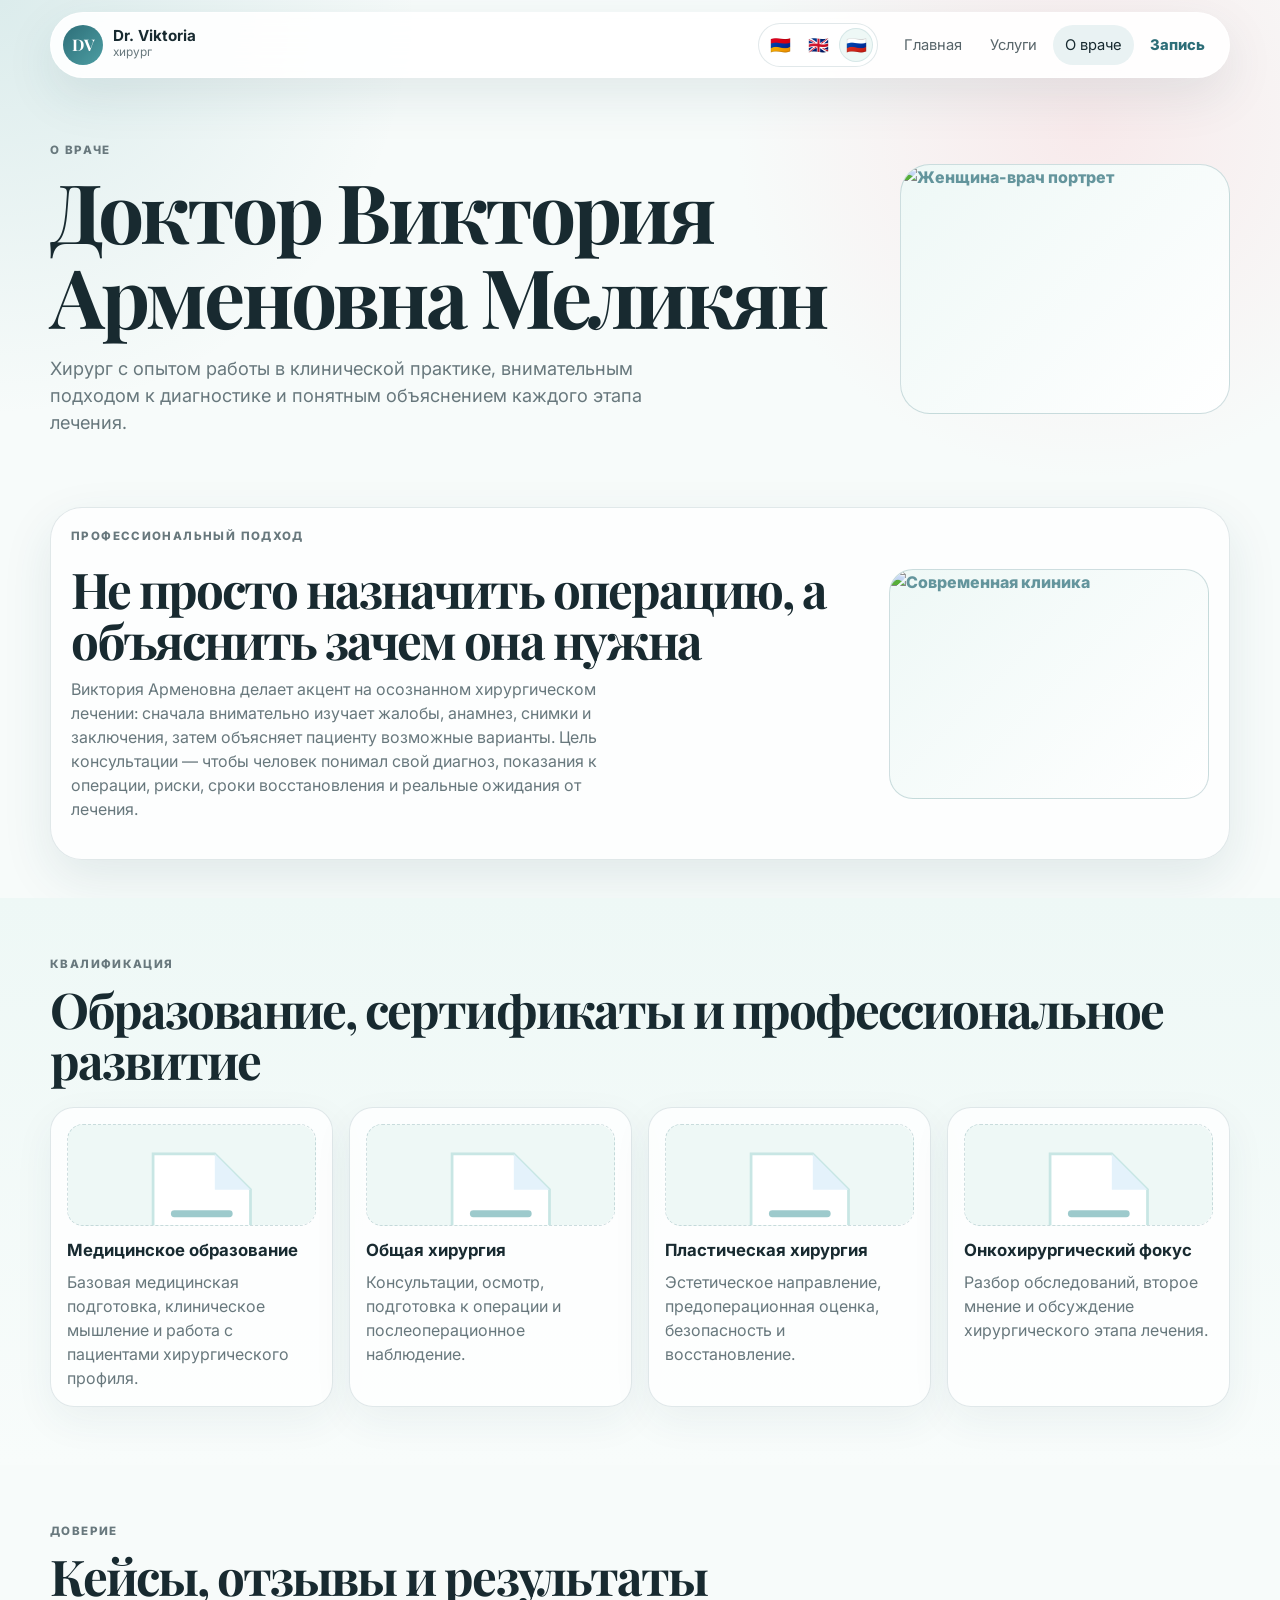
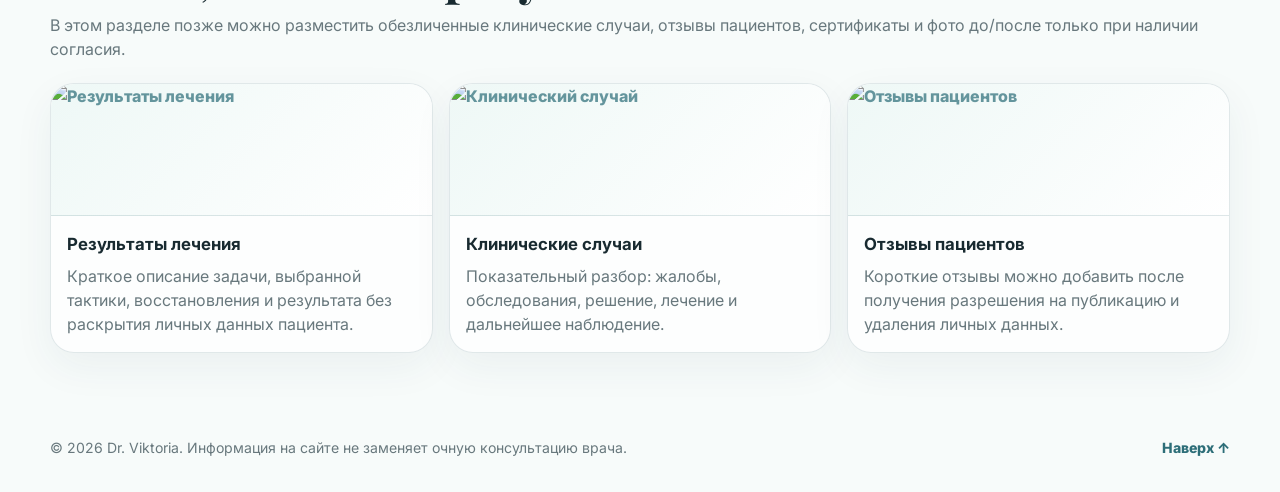
==== commit db17dfd1: "Refresh about page cache and mobile CTA" ====
--- a/about.html
+++ b/about.html
@@ -9,7 +9,7 @@
     <link rel="preconnect" href="https://fonts.gstatic.com" crossorigin />
     <link rel="preconnect" href="https://images.unsplash.com" />
     <link href="https://fonts.googleapis.com/css2?family=Inter:wght@400;500;600;700;800&family=Playfair+Display:wght@600;700&display=swap" rel="stylesheet" />
-    <link rel="stylesheet" href="styles.css?v=8" />
+    <link rel="stylesheet" href="styles.css?v=9" />
   </head>
   <body>
     <header class="header">
@@ -79,6 +79,7 @@
       <a href="#top" data-i18n="footer.top">Наверх ↑</a>
     </footer>
 
-    <script src="script.js?v=5"></script>
+    <a class="mobile-booking" href="index.html#contacts" data-i18n="common.book">Записаться</a>
+    <script src="script.js?v=6"></script>
   </body>
 </html>
--- a/styles.css
+++ b/styles.css
@@ -2,16 +2,19 @@
   --bg: #f7fbfa;
   --surface: #ffffff;
   --soft: #eef8f6;
+  --soft-2: #f4fbfa;
   --ink: #182a30;
   --muted: #68787d;
   --line: rgba(43, 94, 104, 0.14);
   --accent: #4d9ea3;
   --accent-dark: #2d6e78;
+  --accent-ink: #164c55;
   --blush: #f8e4e6;
   --blue: #e4f2fb;
   --shadow: 0 18px 50px rgba(27, 74, 84, 0.10);
+  --shadow-soft: 0 10px 28px rgba(27, 74, 84, 0.07);
   --radius: 24px;
-  --max: 1120px;
+  --max: 1180px;
 }
 
 * { box-sizing: border-box; }
@@ -19,20 +22,25 @@
 body {
   margin: 0;
   color: var(--ink);
-  background: radial-gradient(circle at top left, rgba(77, 158, 163, 0.16), transparent 26rem), var(--bg);
+  background:
+    radial-gradient(circle at top left, rgba(77, 158, 163, 0.16), transparent 26rem),
+    radial-gradient(circle at 85% 6%, rgba(248, 228, 230, .75), transparent 22rem),
+    var(--bg);
   font-family: Inter, system-ui, -apple-system, BlinkMacSystemFont, "Segoe UI", sans-serif;
   line-height: 1.5;
+  text-rendering: optimizeLegibility;
 }
 a { color: inherit; text-decoration: none; }
 button, summary { font: inherit; }
 body.menu-open { overflow: hidden; }
+img { max-width: 100%; }
 
 .container { width: min(var(--max), calc(100% - 32px)); margin: 0 auto; }
 
 .header {
   position: sticky;
   top: 12px;
-  z-index: 20;
+  z-index: 30;
   display: grid;
   grid-template-columns: auto 1fr auto;
   align-items: center;
@@ -40,9 +48,9 @@
   width: min(var(--max), calc(100% - 32px));
   margin: 12px auto 0;
   padding: 10px 12px;
-  border: 1px solid rgba(255, 255, 255, 0.85);
-  border-radius: 999px;
-  background: rgba(255, 255, 255, 0.88);
+  border: 1px solid rgba(255, 255, 255, 0.86);
+  border-radius: 999px;
+  background: rgba(255, 255, 255, 0.9);
   box-shadow: var(--shadow);
   backdrop-filter: blur(16px);
 }
@@ -69,7 +77,7 @@
   padding: 4px;
   border: 1px solid var(--line);
   border-radius: 999px;
-  background: rgba(255,255,255,.7);
+  background: rgba(255,255,255,.72);
 }
 .language-switch button {
   display: grid;
@@ -115,19 +123,21 @@
 
 h1, h2, h3, p { margin-top: 0; }
 h1, h2 { font-family: "Playfair Display", Georgia, serif; letter-spacing: -0.04em; line-height: 1.04; }
-h1 { max-width: 760px; margin-bottom: 16px; font-size: clamp(3rem, 6vw, 5.3rem); }
-h2 { margin-bottom: 12px; font-size: clamp(2rem, 3.7vw, 3.45rem); }
+h1 { max-width: 820px; margin-bottom: 16px; font-size: clamp(3.1rem, 6.4vw, 5.7rem); }
+h2 { margin-bottom: 12px; font-size: clamp(2rem, 3.85vw, 3.65rem); }
 h3 { margin-bottom: 7px; font-size: 1.05rem; }
 p { margin-bottom: 0; }
 .label { margin: 0 0 9px; color: var(--accent-dark); font-size: 0.72rem; font-weight: 800; letter-spacing: 0.12em; text-transform: uppercase; }
-.lead, .card p, .wide-card p, .section-head p, .faq-item p, .contact-card p, .page-hero p { color: var(--muted); }
-.lead { max-width: 600px; font-size: 1.08rem; }
+.lead, .card p, .wide-card p, .section-head p, .faq-item p, .contact-card p, .page-hero p, .trust-grid p, .prepare-card p, .process-card p { color: var(--muted); }
+.lead { max-width: 650px; font-size: clamp(1rem, 1.45vw, 1.14rem); }
 
 .section { padding: 58px 0; }
 .section.compact { padding: 38px 0; }
+.section.tight { padding: 16px 0 44px; }
 .section-head { margin-bottom: 22px; }
-
-.hero { display: grid; grid-template-columns: minmax(0, 1fr) minmax(290px, 0.72fr); gap: 34px; align-items: center; padding-top: 58px; padding-bottom: 38px; }
+.split-head { display: grid; grid-template-columns: minmax(0, 1fr) minmax(280px, 430px); gap: 22px; align-items: end; }
+
+.hero { display: grid; grid-template-columns: minmax(0, 1.05fr) minmax(330px, 0.68fr); gap: 40px; align-items: center; padding-top: 60px; padding-bottom: 28px; }
 .actions { display: flex; flex-wrap: wrap; gap: 10px; margin-top: 22px; }
 .button {
   display: inline-flex;
@@ -143,53 +153,73 @@
   cursor: pointer;
 }
 .button.primary { color: #fff; background: linear-gradient(135deg, var(--accent-dark), var(--accent)); box-shadow: 0 12px 28px rgba(45, 110, 120, .18); }
-.button.secondary { color: var(--accent-dark); background: rgba(255, 255, 255, .78); border-color: var(--line); }
+.button.secondary { color: var(--accent-dark); background: rgba(255, 255, 255, .82); border-color: var(--line); }
 .button.light { color: var(--accent-dark); background: #fff; }
+.button:hover, .text-link:hover, .filter-btn:hover, .language-switch button:hover { transform: translateY(-1px); }
+
 .chips { display: flex; flex-wrap: wrap; gap: 8px; margin-top: 18px; }
-.chips span { padding: 7px 10px; border: 1px solid var(--line); border-radius: 999px; color: var(--accent-dark); background: rgba(255, 255, 255, .62); font-size: .82rem; font-weight: 800; }
+.chips span { padding: 7px 10px; border: 1px solid var(--line); border-radius: 999px; color: var(--accent-dark); background: rgba(255, 255, 255, .68); font-size: .82rem; font-weight: 800; }
+.hero-facts { display: grid; grid-template-columns: repeat(3, minmax(0, 1fr)); gap: 10px; margin-top: 18px; max-width: 690px; }
+.hero-facts div { padding: 13px; border: 1px solid var(--line); border-radius: 18px; background: rgba(255,255,255,.68); box-shadow: var(--shadow-soft); }
+.hero-facts strong, .hero-facts span { display: block; }
+.hero-facts strong { color: var(--accent-ink); font-size: .92rem; margin-bottom: 3px; }
+.hero-facts span { color: var(--muted); font-size: .78rem; line-height: 1.35; }
 
 .photo-card, .image-slot, .thumb, .doc-thumb { display: grid; place-items: center; border: 1px dashed rgba(45, 110, 120, .22); color: rgba(45, 110, 120, .72); background: linear-gradient(135deg, var(--soft), #ffffff); font-weight: 800; overflow: hidden; }
 .photo-card img, .image-slot img, .thumb img, .doc-thumb img { width: 100%; height: 100%; object-fit: cover; display: block; }
-.photo-card { position: relative; min-height: 360px; border-radius: 30px; box-shadow: var(--shadow); }
-.photo-note { position: absolute; left: 18px; right: 18px; bottom: 18px; padding: 13px 15px; border: 1px solid rgba(255,255,255,.75); border-radius: 18px; background: rgba(255,255,255,.84); box-shadow: 0 12px 34px rgba(27, 74, 84, .10); backdrop-filter: blur(14px); }
+.photo-card { position: relative; min-height: 430px; border-radius: 34px; box-shadow: var(--shadow); border-style: solid; }
+.photo-card::after { content: ""; position: absolute; inset: 0; background: linear-gradient(180deg, transparent 45%, rgba(12, 37, 43, .28)); pointer-events: none; }
+.photo-note { position: absolute; z-index: 1; left: 18px; right: 18px; bottom: 18px; padding: 14px 16px; border: 1px solid rgba(255,255,255,.75); border-radius: 18px; background: rgba(255,255,255,.88); box-shadow: 0 12px 34px rgba(27, 74, 84, .10); backdrop-filter: blur(14px); }
 .photo-note strong, .photo-note small { display: block; }
 .photo-note small { color: var(--muted); margin-top: 2px; }
+
+.trust-grid { display: grid; grid-template-columns: repeat(3, minmax(0, 1fr)); gap: 14px; }
+.trust-grid article { padding: 20px; border: 1px solid var(--line); border-radius: var(--radius); background: rgba(255,255,255,.72); box-shadow: var(--shadow-soft); }
+.trust-grid span { display: inline-flex; margin-bottom: 16px; color: var(--accent-dark); font-size: .76rem; font-weight: 800; letter-spacing: .12em; }
+.trust-grid h3 { font-size: 1.08rem; }
 
 .cards { display: grid; gap: 16px; }
 .cards.three { grid-template-columns: repeat(3, minmax(0, 1fr)); }
 .cards.four { grid-template-columns: repeat(4, minmax(0, 1fr)); }
-.card { padding: 16px; border: 1px solid var(--line); border-radius: var(--radius); background: rgba(255,255,255,.78); box-shadow: 0 14px 40px rgba(27, 74, 84, .06); }
-.thumb { height: 128px; margin: -16px -16px 16px; border-width: 0 0 1px 0; border-style: solid; border-color: var(--line); border-radius: var(--radius) var(--radius) 0 0; }
+.card { padding: 16px; border: 1px solid var(--line); border-radius: var(--radius); background: rgba(255,255,255,.78); box-shadow: 0 14px 40px rgba(27, 74, 84, .06); transition: transform .2s ease, box-shadow .2s ease; }
+.card:hover { transform: translateY(-2px); box-shadow: 0 18px 44px rgba(27, 74, 84, .10); }
+.thumb { height: 132px; margin: -16px -16px 16px; border-width: 0 0 1px 0; border-style: solid; border-color: var(--line); border-radius: var(--radius) var(--radius) 0 0; }
 
 details { margin-top: 12px; border-top: 1px solid rgba(43,94,104,.09); padding-top: 10px; }
 summary { min-height: 36px; display: flex; align-items: center; cursor: pointer; color: var(--accent-dark); font-weight: 800; }
 details p { margin-top: 8px; color: var(--muted); font-size: .92rem; }
-.text-link { display: inline-flex; align-items: center; min-height: 38px; margin-top: 14px; color: var(--accent-dark); font-weight: 800; }
+.text-link { display: inline-flex; align-items: center; min-height: 38px; margin-top: 14px; color: var(--accent-dark); font-weight: 800; transition: transform .2s ease; }
 .text-link::after { content: " →"; }
 
-.process-card { display: grid; grid-template-columns: minmax(210px, .55fr) minmax(0, 1fr); gap: 18px; align-items: center; padding: 18px; border: 1px solid var(--line); border-radius: var(--radius); background: rgba(255,255,255,.72); }
+.process-card { display: grid; grid-template-columns: minmax(230px, .55fr) minmax(0, 1fr); gap: 18px; align-items: center; padding: 20px; border: 1px solid var(--line); border-radius: 30px; background: rgba(255,255,255,.76); }
+.elevated { box-shadow: var(--shadow); }
 .steps { display: grid; grid-template-columns: repeat(4, minmax(0, 1fr)); gap: 10px; }
-.step { display: flex; align-items: center; gap: 10px; min-height: 62px; padding: 12px; border-radius: 18px; background: var(--soft); }
+.step { display: flex; align-items: center; gap: 10px; min-height: 64px; padding: 12px; border-radius: 18px; background: var(--soft); }
 .step b { display: grid; place-items: center; flex: 0 0 32px; width: 32px; height: 32px; border-radius: 50%; color: #fff; background: var(--accent-dark); }
 .step span { font-weight: 800; }
 
-.wide-card { display: grid; grid-template-columns: minmax(0, 1fr) 300px; gap: 18px; align-items: center; padding: 18px; border: 1px solid var(--line); border-radius: 30px; background: rgba(255,255,255,.76); box-shadow: var(--shadow); }
-.wide-card .image-slot { min-height: 210px; border-radius: 22px; }
+.wide-card, .prepare-card { display: grid; grid-template-columns: minmax(0, 1fr) 320px; gap: 20px; align-items: center; padding: 20px; border: 1px solid var(--line); border-radius: 32px; background: rgba(255,255,255,.78); box-shadow: var(--shadow); }
+.wide-card .image-slot, .prepare-image { min-height: 230px; border-radius: 24px; border-style: solid; }
 .wide-card p { max-width: 560px; margin-bottom: 18px; }
+.prepare-card { grid-template-columns: minmax(0, 1fr) 380px; }
+.prepare-copy { padding: 6px; }
+.check-list { display: grid; gap: 10px; margin: 18px 0 0; padding: 0; list-style: none; }
+.check-list li { position: relative; padding-left: 30px; color: var(--ink); }
+.check-list li::before { content: "✓"; position: absolute; left: 0; top: 0; display: grid; place-items: center; width: 20px; height: 20px; border-radius: 50%; color: #fff; background: var(--accent-dark); font-size: .76rem; font-weight: 800; }
 
 .faq-section, .muted-block { background: linear-gradient(180deg, var(--soft), #f8fcfb); }
-.faq-list { display: grid; gap: 10px; max-width: 820px; }
+.faq-list { display: grid; gap: 10px; max-width: 850px; }
 .faq-item { padding: 0; border: 1px solid var(--line); border-radius: 18px; background: rgba(255,255,255,.78); overflow: hidden; }
 .faq-item summary { min-height: 54px; padding: 0 18px; }
 .faq-item p { margin: 0; padding: 0 18px 18px; }
 
-.contact-grid { display: grid; grid-template-columns: minmax(0, 1fr) 300px; gap: 18px; }
-.contact-card { padding: clamp(26px, 5vw, 48px); border-radius: 30px; color: #fff; background: linear-gradient(135deg, var(--accent-dark), var(--accent)); box-shadow: var(--shadow); }
-.contact-card .label, .contact-card p { color: rgba(255,255,255,.78); }
-.map-slot { min-height: 260px; border-radius: 30px; }
-
-.page-hero { display: grid; grid-template-columns: minmax(0, 1fr) 300px; gap: 28px; align-items: center; padding-top: 64px; padding-bottom: 32px; }
-.page-visual { min-height: 230px; border-radius: 28px; }
+.contact-grid { display: grid; grid-template-columns: minmax(0, 1fr) 320px; gap: 18px; }
+.contact-card { padding: clamp(26px, 5vw, 48px); border-radius: 32px; color: #fff; background: linear-gradient(135deg, var(--accent-dark), var(--accent)); box-shadow: var(--shadow); }
+.contact-card .label, .contact-card p { color: rgba(255,255,255,.82); }
+.map-slot { min-height: 280px; border-radius: 32px; border-style: solid; }
+
+.page-hero { display: grid; grid-template-columns: minmax(0, 1fr) 330px; gap: 28px; align-items: center; padding-top: 64px; padding-bottom: 32px; }
+.page-visual { min-height: 250px; border-radius: 30px; border-style: solid; }
 .filters { display: flex; flex-wrap: wrap; gap: 8px; margin-bottom: 22px; }
 .filter-btn { min-height: 42px; padding: 9px 13px; border: 1px solid var(--line); border-radius: 999px; color: var(--accent-dark); background: rgba(255,255,255,.82); cursor: pointer; font-weight: 800; line-height: 1; }
 .filter-btn.active { color: #fff; background: var(--accent-dark); }
@@ -201,12 +231,19 @@
 .footer { display: flex; justify-content: space-between; gap: 18px; padding: 26px 0 34px; color: var(--muted); font-size: .88rem; }
 .footer p { margin: 0; }
 .footer a { color: var(--accent-dark); font-weight: 800; }
+.mobile-booking { display: none; }
+
+@media (min-width: 1400px) {
+  :root { --max: 1240px; }
+  .photo-card { min-height: 470px; }
+  .thumb { height: 150px; }
+}
 
 @media (max-width: 980px) {
   .header { grid-template-columns: auto auto auto; }
-  .hero, .page-hero, .wide-card, .contact-grid, .process-card { grid-template-columns: 1fr; }
+  .hero, .page-hero, .wide-card, .prepare-card, .contact-grid, .process-card, .split-head { grid-template-columns: 1fr; }
   .cards.three, .cards.four { grid-template-columns: repeat(2, minmax(0, 1fr)); }
-  .steps { grid-template-columns: repeat(2, minmax(0, 1fr)); }
+  .steps, .hero-facts, .trust-grid { grid-template-columns: repeat(2, minmax(0, 1fr)); }
 }
 
 @media (max-width: 760px) {
@@ -218,27 +255,29 @@
   .nav { position: fixed; inset: 64px 11px auto; display: none; flex-direction: column; align-items: stretch; padding: 10px; border: 1px solid var(--line); border-radius: 20px; background: rgba(255,255,255,.98); box-shadow: var(--shadow); }
   .menu-open .nav { display: flex; }
   .nav a { justify-content: flex-start; min-height: 44px; padding: 13px 14px; }
-  h1 { font-size: clamp(2.35rem, 11vw, 3.7rem); }
-  h2 { font-size: clamp(1.85rem, 8.5vw, 2.75rem); }
+  h1 { font-size: clamp(2.38rem, 11vw, 3.75rem); }
+  h2 { font-size: clamp(1.82rem, 8.2vw, 2.75rem); }
   .lead { font-size: .98rem; }
   .section { padding: 42px 0; }
   .section.compact { padding: 32px 0; }
-  .hero { padding-top: 34px; padding-bottom: 26px; gap: 22px; }
+  .section.tight { padding: 10px 0 34px; }
+  .hero { padding-top: 34px; padding-bottom: 24px; gap: 22px; }
   .actions .button { flex: 1 1 150px; }
   .chips { display: grid; grid-template-columns: repeat(3, 1fr); }
   .chips span { text-align: center; justify-content: center; font-size: .74rem; }
-  .photo-card { min-height: 280px; border-radius: 24px; }
+  .hero-facts, .trust-grid, .cards.three, .cards.four, .steps { grid-template-columns: 1fr; }
+  .hero-facts div, .trust-grid article { padding: 14px; }
+  .photo-card { min-height: 300px; border-radius: 26px; }
   .photo-note { left: 14px; right: 14px; bottom: 14px; }
-  .cards.three, .cards.four { grid-template-columns: 1fr; }
-  .thumb { height: 112px; }
-  .steps { grid-template-columns: 1fr; }
+  .thumb { height: 122px; }
   .step { min-height: 52px; }
-  .wide-card { padding: 15px; border-radius: 24px; }
-  .wide-card .image-slot { min-height: 160px; }
+  .wide-card, .prepare-card { padding: 15px; border-radius: 24px; }
+  .wide-card .image-slot, .prepare-image { min-height: 170px; }
   .page-hero { padding-top: 38px; padding-bottom: 22px; }
-  .page-visual { min-height: 180px; }
-  .map-slot { min-height: 180px; }
-  .footer { flex-direction: column; align-items: flex-start; }
+  .page-visual { min-height: 190px; }
+  .map-slot { min-height: 190px; }
+  .footer { flex-direction: column; align-items: flex-start; padding-bottom: 86px; }
+  .mobile-booking { position: fixed; left: 12px; right: 12px; bottom: 12px; z-index: 25; display: flex; align-items: center; justify-content: center; min-height: 52px; border-radius: 999px; color: #fff; background: linear-gradient(135deg, var(--accent-dark), var(--accent)); box-shadow: 0 14px 34px rgba(27,74,84,.2); font-weight: 800; }
 }
 
 @media (max-width: 460px) {
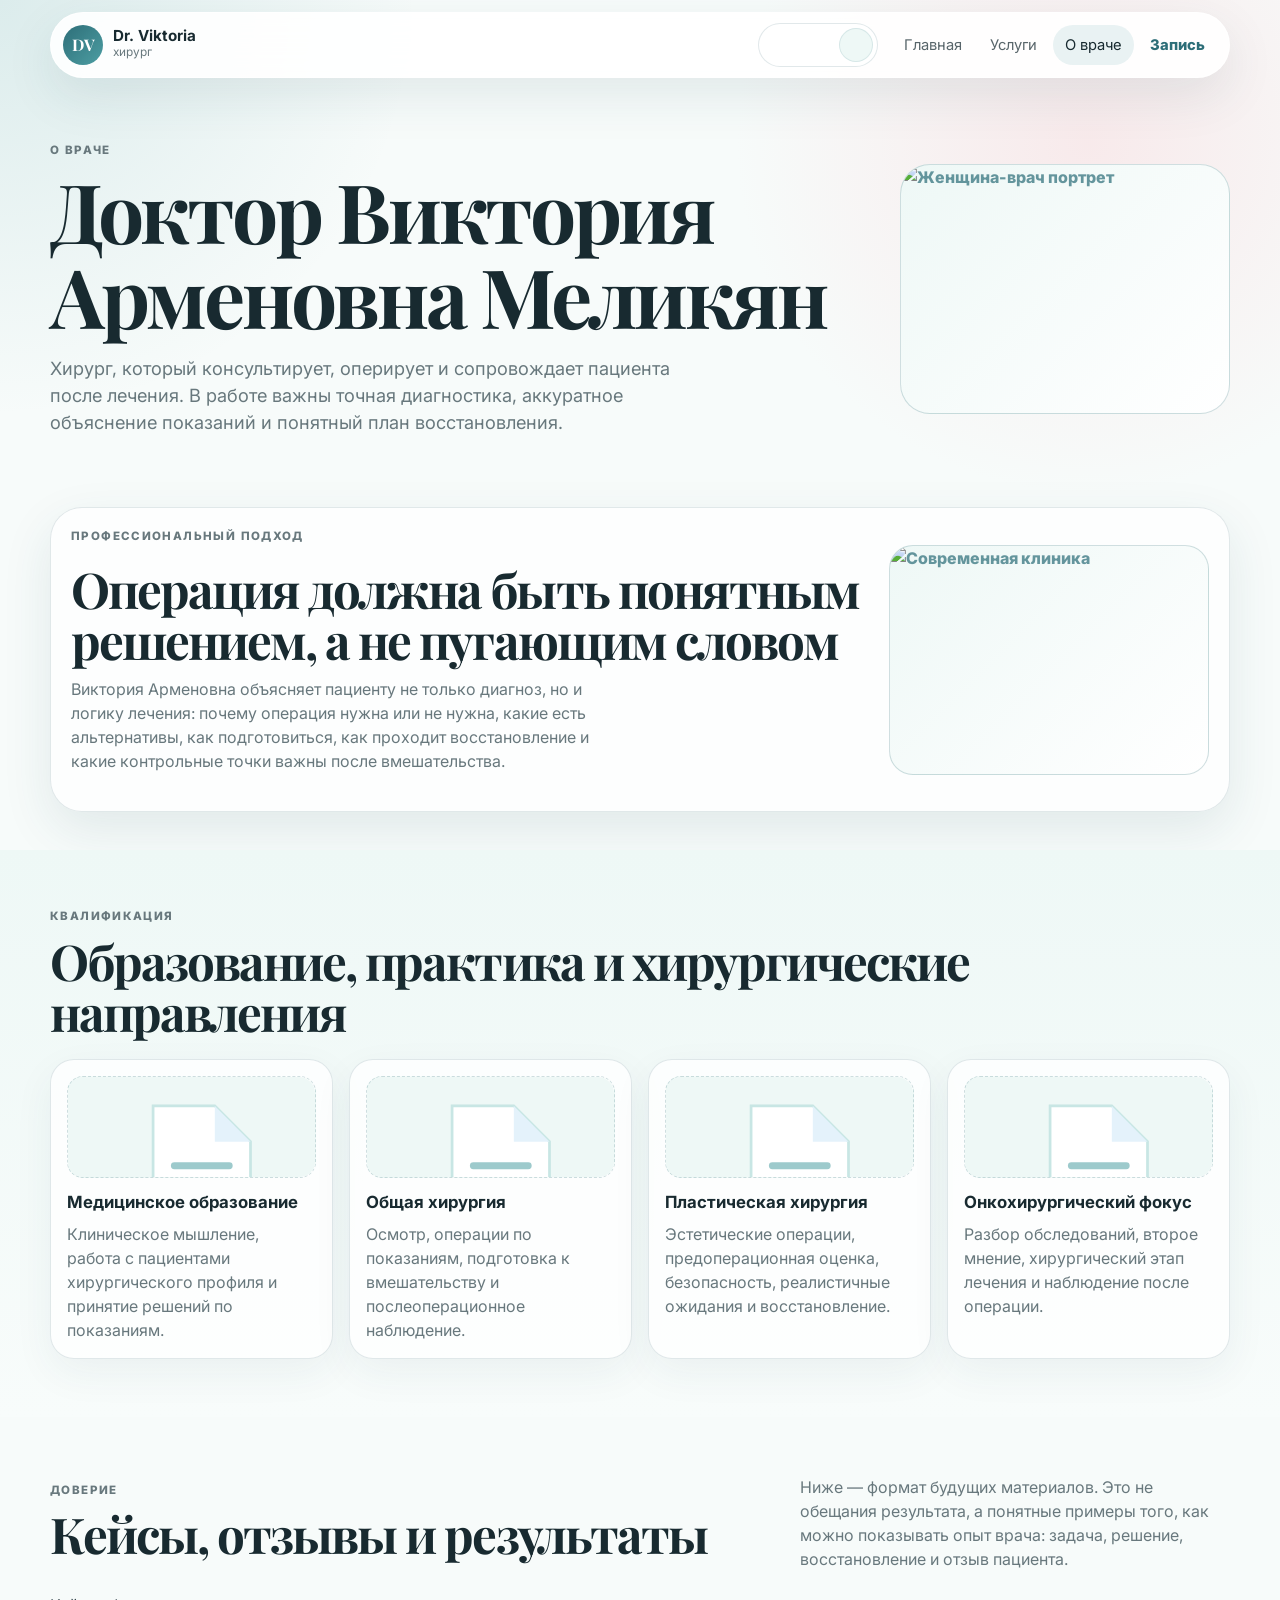
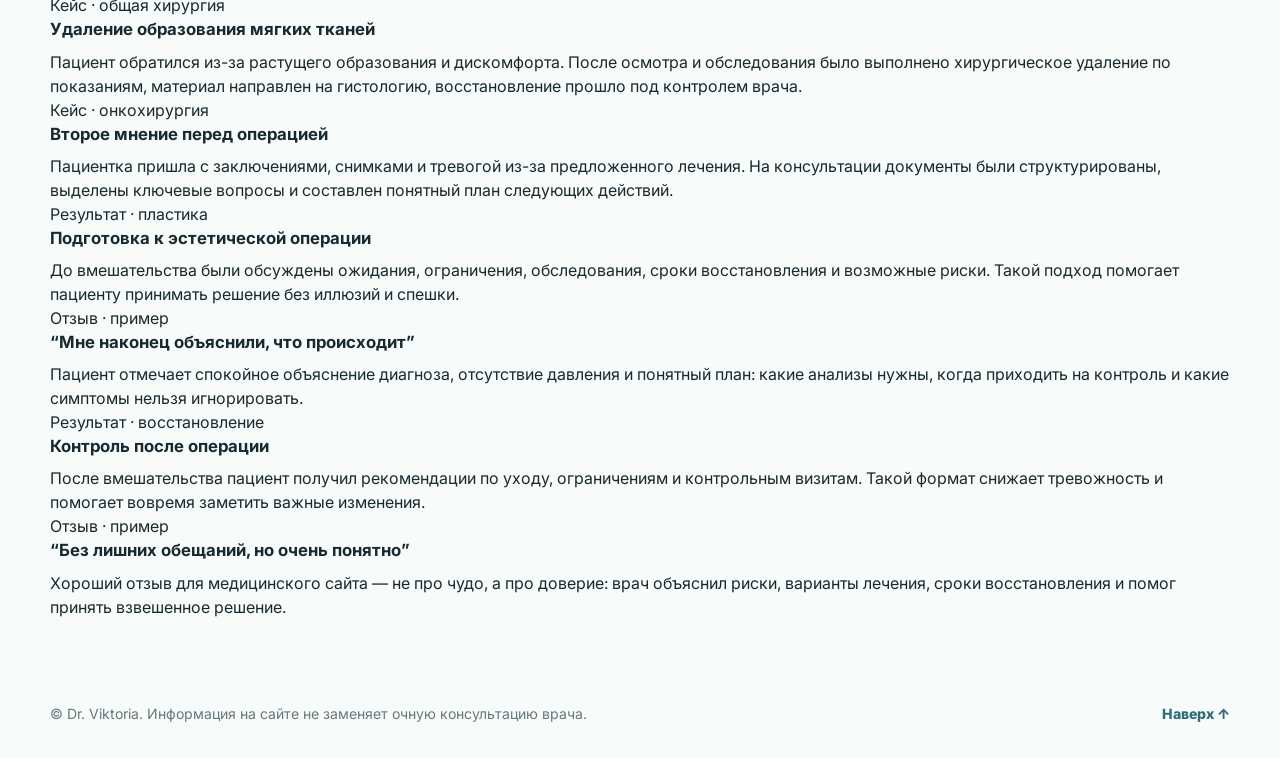
==== commit afc3ca58: "Make cases reviews and results more distinct" ====
--- a/about.html
+++ b/about.html
@@ -3,33 +3,28 @@
   <head>
     <meta charset="UTF-8" />
     <meta name="viewport" content="width=device-width, initial-scale=1.0" />
-    <meta name="description" content="О враче Dr. Viktoria: опыт, подход, документы и клинические материалы." />
+    <meta name="description" content="О враче Dr. Viktoria: опыт, хирургическая практика, документы и клинические материалы." />
     <title>О враче — Dr. Viktoria</title>
     <link rel="preconnect" href="https://fonts.googleapis.com" />
     <link rel="preconnect" href="https://fonts.gstatic.com" crossorigin />
     <link rel="preconnect" href="https://images.unsplash.com" />
     <link href="https://fonts.googleapis.com/css2?family=Inter:wght@400;500;600;700;800&family=Playfair+Display:wght@600;700&display=swap" rel="stylesheet" />
-    <link rel="stylesheet" href="styles.css?v=9" />
+    <link rel="stylesheet" href="styles.css?v=10" />
   </head>
   <body>
     <header class="header">
       <a class="brand" href="index.html"><span class="brand-mark">DV</span><span><strong>Dr. Viktoria</strong><small data-i18n="brand.role">хирург</small></span></a>
-      <div class="language-switch" aria-label="Выбор языка"><button type="button" data-lang="hy" aria-label="Հայերեն">🇦🇲</button><button type="button" data-lang="en" aria-label="English">🇬🇧</button><button type="button" data-lang="ru" aria-label="Русский">🇷🇺</button></div>
+      <div class="language-switch" aria-label="Выбор языка"><button type="button" data-lang="hy" aria-label="Հայերեն"><span class="flag flag-am"></span></button><button type="button" data-lang="en" aria-label="English"><span class="flag flag-gb"></span></button><button type="button" data-lang="ru" aria-label="Русский"><span class="flag flag-ru"></span></button></div>
       <button class="menu-button" type="button" aria-label="Открыть меню" aria-expanded="false"><span></span><span></span></button>
-      <nav class="nav" aria-label="Основная навигация">
-        <a href="index.html" data-i18n="nav.home">Главная</a>
-        <a href="services.html" data-i18n="nav.services">Услуги</a>
-        <a href="about.html" data-i18n="nav.about">О враче</a>
-        <a class="nav-cta" href="index.html#contacts" data-i18n="nav.book">Запись</a>
-      </nav>
+      <nav class="nav" aria-label="Основная навигация"><a href="index.html" data-i18n="nav.home">Главная</a><a href="services.html" data-i18n="nav.services">Услуги</a><a href="about.html" data-i18n="nav.about">О враче</a><a class="nav-cta" href="index.html#contacts" data-i18n="nav.book">Запись</a></nav>
     </header>
 
     <main>
       <section class="page-hero container">
         <div>
-          <p class="label" data-i18n="about.hero.label">О враче</p>
-          <h1 data-i18n="doctor.name">Доктор Виктория Арменовна Меликян</h1>
-          <p class="lead" data-i18n="about.hero.text">Хирург с опытом работы в клинической практике, внимательным подходом к диагностике и понятным объяснением каждого этапа лечения.</p>
+          <p class="label">О враче</p>
+          <h1>Доктор Виктория Арменовна Меликян</h1>
+          <p class="lead">Хирург, который консультирует, оперирует и сопровождает пациента после лечения. В работе важны точная диагностика, аккуратное объяснение показаний и понятный план восстановления.</p>
         </div>
         <div class="image-slot page-visual"><img src="https://images.unsplash.com/photo-1559839734-2b71ea197ec2?auto=format&fit=crop&q=80&w=1100" alt="Женщина-врач портрет" /></div>
       </section>
@@ -37,9 +32,9 @@
       <section class="section container compact">
         <div class="wide-card">
           <div>
-            <p class="label" data-i18n="about.approach.label">Профессиональный подход</p>
-            <h2 data-i18n="about.approach.title">Не просто назначить операцию, а объяснить зачем она нужна</h2>
-            <p data-i18n="about.approach.text">Виктория Арменовна делает акцент на осознанном хирургическом лечении: сначала внимательно изучает жалобы, анамнез, снимки и заключения, затем объясняет пациенту возможные варианты. Цель консультации — чтобы человек понимал свой диагноз, показания к операции, риски, сроки восстановления и реальные ожидания от лечения.</p>
+            <p class="label">Профессиональный подход</p>
+            <h2>Операция должна быть понятным решением, а не пугающим словом</h2>
+            <p>Виктория Арменовна объясняет пациенту не только диагноз, но и логику лечения: почему операция нужна или не нужна, какие есть альтернативы, как подготовиться, как проходит восстановление и какие контрольные точки важны после вмешательства.</p>
           </div>
           <div class="image-slot"><img src="https://images.unsplash.com/photo-1519494026892-80bbd2d6fd0d?auto=format&fit=crop&q=80&w=1100" alt="Современная клиника" /></div>
         </div>
@@ -48,38 +43,40 @@
       <section class="section muted-block">
         <div class="container">
           <div class="section-head">
-            <p class="label" data-i18n="about.docs.label">Квалификация</p>
-            <h2 data-i18n="about.docs.title">Образование, сертификаты и профессиональное развитие</h2>
+            <p class="label">Квалификация</p>
+            <h2>Образование, практика и хирургические направления</h2>
           </div>
           <div class="cards four">
-            <article class="card doc-card"><div class="doc-thumb"><img src="assets/document.svg" alt="Документ" /></div><h3 data-i18n="about.docs.1.title">Медицинское образование</h3><p data-i18n="about.docs.1.text">Базовая медицинская подготовка, клиническое мышление и работа с пациентами хирургического профиля.</p></article>
-            <article class="card doc-card"><div class="doc-thumb"><img src="assets/document.svg" alt="Документ" /></div><h3 data-i18n="about.docs.2.title">Общая хирургия</h3><p data-i18n="about.docs.2.text">Консультации, осмотр, подготовка к операции и послеоперационное наблюдение.</p></article>
-            <article class="card doc-card"><div class="doc-thumb"><img src="assets/document.svg" alt="Документ" /></div><h3 data-i18n="about.docs.3.title">Пластическая хирургия</h3><p data-i18n="about.docs.3.text">Эстетическое направление, предоперационная оценка, безопасность и восстановление.</p></article>
-            <article class="card doc-card"><div class="doc-thumb"><img src="assets/document.svg" alt="Документ" /></div><h3 data-i18n="about.docs.4.title">Онкохирургический фокус</h3><p data-i18n="about.docs.4.text">Разбор обследований, второе мнение и обсуждение хирургического этапа лечения.</p></article>
+            <article class="card doc-card"><div class="doc-thumb"><img src="assets/document.svg" alt="Документ" /></div><h3>Медицинское образование</h3><p>Клиническое мышление, работа с пациентами хирургического профиля и принятие решений по показаниям.</p></article>
+            <article class="card doc-card"><div class="doc-thumb"><img src="assets/document.svg" alt="Документ" /></div><h3>Общая хирургия</h3><p>Осмотр, операции по показаниям, подготовка к вмешательству и послеоперационное наблюдение.</p></article>
+            <article class="card doc-card"><div class="doc-thumb"><img src="assets/document.svg" alt="Документ" /></div><h3>Пластическая хирургия</h3><p>Эстетические операции, предоперационная оценка, безопасность, реалистичные ожидания и восстановление.</p></article>
+            <article class="card doc-card"><div class="doc-thumb"><img src="assets/document.svg" alt="Документ" /></div><h3>Онкохирургический фокус</h3><p>Разбор обследований, второе мнение, хирургический этап лечения и наблюдение после операции.</p></article>
           </div>
         </div>
       </section>
 
       <section class="section container">
-        <div class="section-head">
-          <p class="label" data-i18n="about.materials.label">Доверие</p>
-          <h2 data-i18n="about.materials.title">Кейсы, отзывы и результаты</h2>
-          <p data-i18n="about.materials.text">В этом разделе позже можно разместить обезличенные клинические случаи, отзывы пациентов, сертификаты и фото до/после только при наличии согласия.</p>
+        <div class="section-head split-head">
+          <div>
+            <p class="label">Доверие</p>
+            <h2>Кейсы, отзывы и результаты</h2>
+          </div>
+          <p>Ниже — формат будущих материалов. Это не обещания результата, а понятные примеры того, как можно показывать опыт врача: задача, решение, восстановление и отзыв пациента.</p>
         </div>
-        <div class="cards three">
-          <article class="card"><div class="thumb"><img src="https://images.unsplash.com/photo-1612349317150-e413f6a5b16d?auto=format&fit=crop&q=80&w=900" alt="Результаты лечения" /></div><h3 data-i18n="about.case.1.title">Результаты лечения</h3><p data-i18n="about.case.1.text">Краткое описание задачи, выбранной тактики, восстановления и результата без раскрытия личных данных пациента.</p></article>
-          <article class="card"><div class="thumb"><img src="https://images.unsplash.com/photo-1579684385127-1ef15d508118?auto=format&fit=crop&q=80&w=900" alt="Клинический случай" /></div><h3 data-i18n="about.case.2.title">Клинические случаи</h3><p data-i18n="about.case.2.text">Показательный разбор: жалобы, обследования, решение, лечение и дальнейшее наблюдение.</p></article>
-          <article class="card"><div class="thumb"><img src="https://images.unsplash.com/photo-1576091160550-2173dba999ef?auto=format&fit=crop&q=80&w=900" alt="Отзывы пациентов" /></div><h3 data-i18n="about.case.3.title">Отзывы пациентов</h3><p data-i18n="about.case.3.text">Короткие отзывы можно добавить после получения разрешения на публикацию и удаления личных данных.</p></article>
+
+        <div class="proof-grid">
+          <article class="proof-card case-proof"><span>Кейс · общая хирургия</span><h3>Удаление образования мягких тканей</h3><p>Пациент обратился из-за растущего образования и дискомфорта. После осмотра и обследования было выполнено хирургическое удаление по показаниям, материал направлен на гистологию, восстановление прошло под контролем врача.</p></article>
+          <article class="proof-card case-proof"><span>Кейс · онкохирургия</span><h3>Второе мнение перед операцией</h3><p>Пациентка пришла с заключениями, снимками и тревогой из-за предложенного лечения. На консультации документы были структурированы, выделены ключевые вопросы и составлен понятный план следующих действий.</p></article>
+          <article class="proof-card result-proof"><span>Результат · пластика</span><h3>Подготовка к эстетической операции</h3><p>До вмешательства были обсуждены ожидания, ограничения, обследования, сроки восстановления и возможные риски. Такой подход помогает пациенту принимать решение без иллюзий и спешки.</p></article>
+          <article class="proof-card review-proof"><span>Отзыв · пример</span><h3>“Мне наконец объяснили, что происходит”</h3><p>Пациент отмечает спокойное объяснение диагноза, отсутствие давления и понятный план: какие анализы нужны, когда приходить на контроль и какие симптомы нельзя игнорировать.</p></article>
+          <article class="proof-card result-proof"><span>Результат · восстановление</span><h3>Контроль после операции</h3><p>После вмешательства пациент получил рекомендации по уходу, ограничениям и контрольным визитам. Такой формат снижает тревожность и помогает вовремя заметить важные изменения.</p></article>
+          <article class="proof-card review-proof"><span>Отзыв · пример</span><h3>“Без лишних обещаний, но очень понятно”</h3><p>Хороший отзыв для медицинского сайта — не про чудо, а про доверие: врач объяснил риски, варианты лечения, сроки восстановления и помог принять взвешенное решение.</p></article>
         </div>
       </section>
     </main>
 
-    <footer class="footer container">
-      <p data-i18n="footer.disclaimer">© <span id="year"></span> Dr. Viktoria. Информация на сайте не заменяет очную консультацию врача.</p>
-      <a href="#top" data-i18n="footer.top">Наверх ↑</a>
-    </footer>
-
+    <footer class="footer container"><p>© <span id="year"></span> Dr. Viktoria. Информация на сайте не заменяет очную консультацию врача.</p><a href="#top" data-i18n="footer.top">Наверх ↑</a></footer>
     <a class="mobile-booking" href="index.html#contacts" data-i18n="common.book">Записаться</a>
-    <script src="script.js?v=6"></script>
+    <script src="script.js?v=10"></script>
   </body>
 </html>
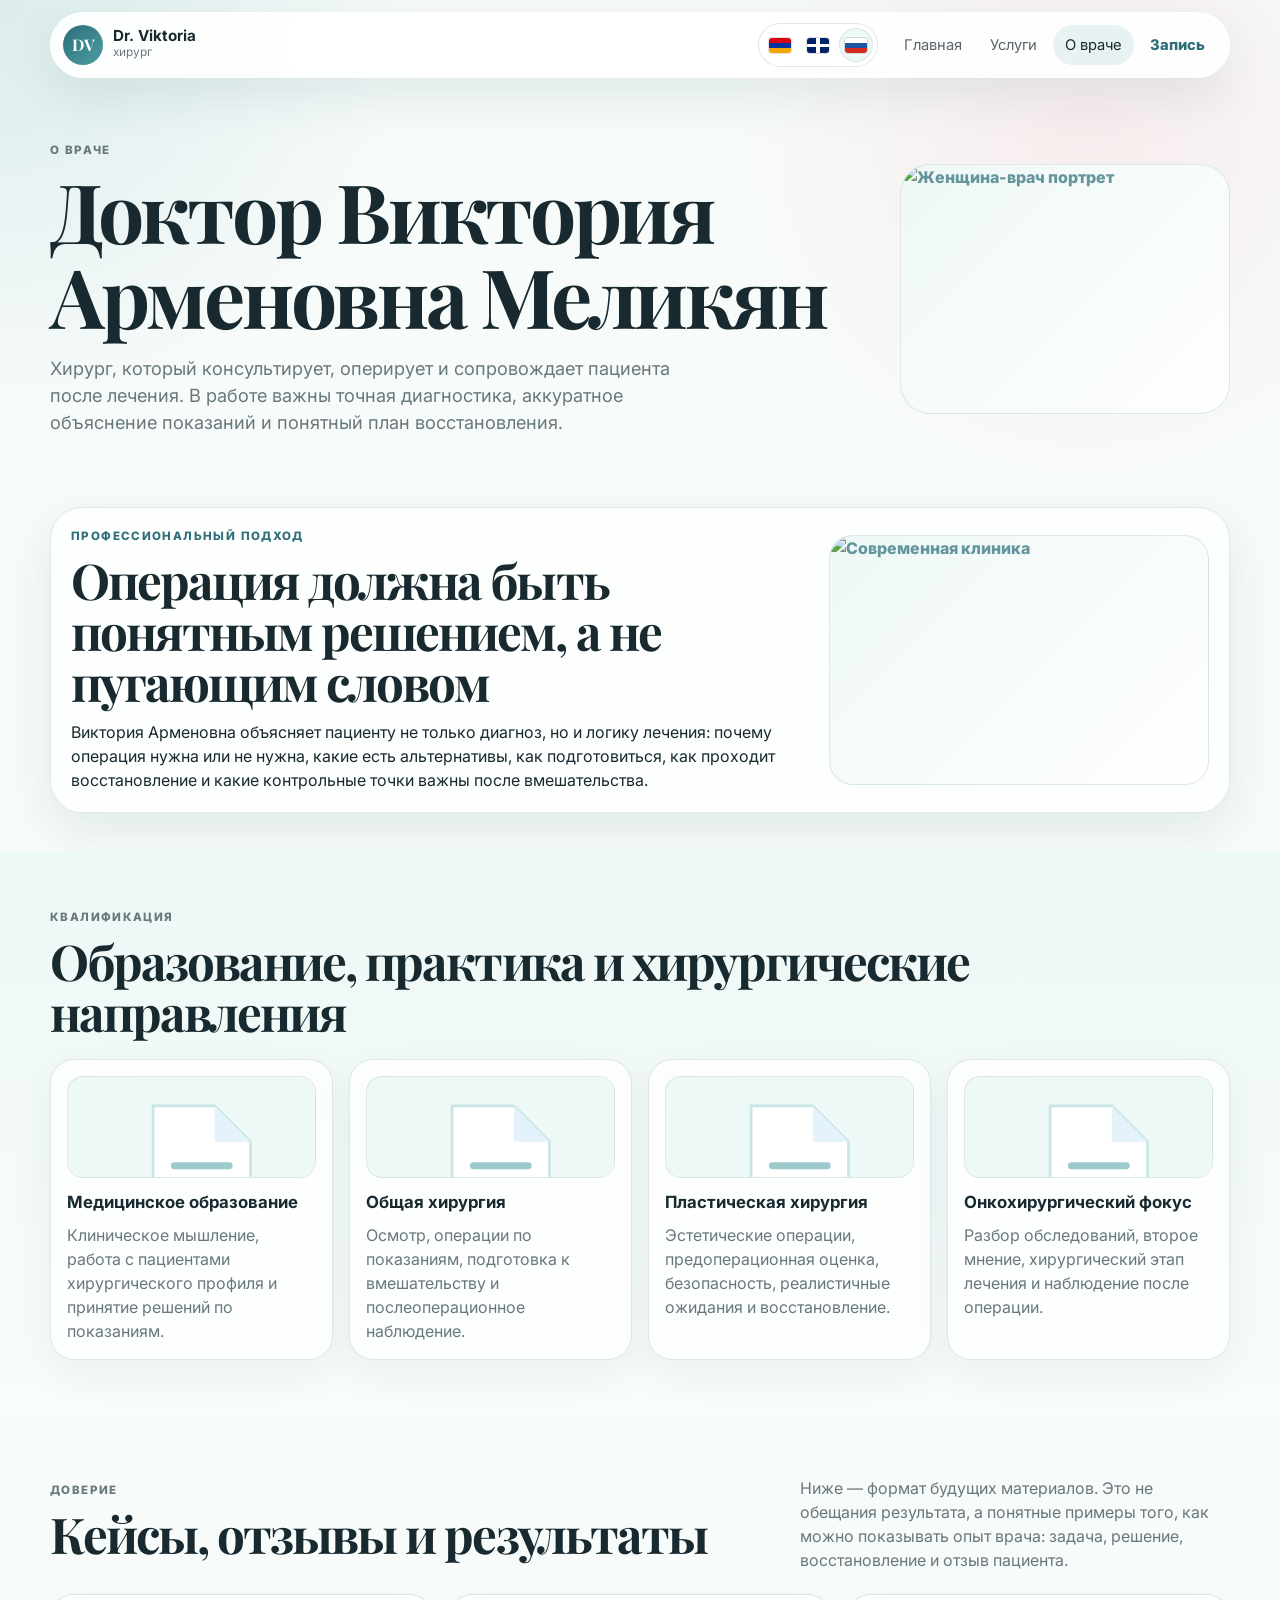
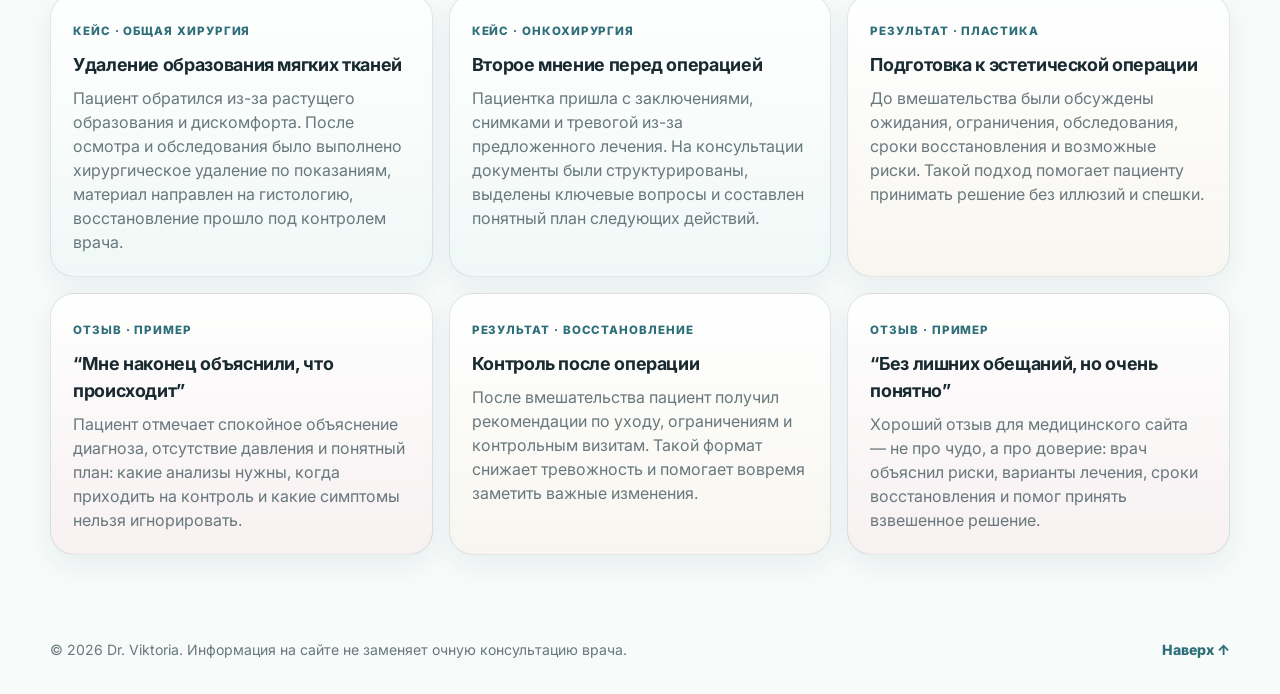
==== commit 034345dc: "Refresh about page cache with fixed flags" ====
--- a/about.html
+++ b/about.html
@@ -9,7 +9,7 @@
     <link rel="preconnect" href="https://fonts.gstatic.com" crossorigin />
     <link rel="preconnect" href="https://images.unsplash.com" />
     <link href="https://fonts.googleapis.com/css2?family=Inter:wght@400;500;600;700;800&family=Playfair+Display:wght@600;700&display=swap" rel="stylesheet" />
-    <link rel="stylesheet" href="styles.css?v=10" />
+    <link rel="stylesheet" href="styles.css?v=11" />
   </head>
   <body>
     <header class="header">
@@ -20,63 +20,17 @@
     </header>
 
     <main>
-      <section class="page-hero container">
-        <div>
-          <p class="label">О враче</p>
-          <h1>Доктор Виктория Арменовна Меликян</h1>
-          <p class="lead">Хирург, который консультирует, оперирует и сопровождает пациента после лечения. В работе важны точная диагностика, аккуратное объяснение показаний и понятный план восстановления.</p>
-        </div>
-        <div class="image-slot page-visual"><img src="https://images.unsplash.com/photo-1559839734-2b71ea197ec2?auto=format&fit=crop&q=80&w=1100" alt="Женщина-врач портрет" /></div>
-      </section>
+      <section class="page-hero container"><div><p class="label">О враче</p><h1>Доктор Виктория Арменовна Меликян</h1><p class="lead">Хирург, который консультирует, оперирует и сопровождает пациента после лечения. В работе важны точная диагностика, аккуратное объяснение показаний и понятный план восстановления.</p></div><div class="image-slot page-visual"><img src="https://images.unsplash.com/photo-1559839734-2b71ea197ec2?auto=format&fit=crop&q=80&w=1100" alt="Женщина-врач портрет" /></div></section>
 
-      <section class="section container compact">
-        <div class="wide-card">
-          <div>
-            <p class="label">Профессиональный подход</p>
-            <h2>Операция должна быть понятным решением, а не пугающим словом</h2>
-            <p>Виктория Арменовна объясняет пациенту не только диагноз, но и логику лечения: почему операция нужна или не нужна, какие есть альтернативы, как подготовиться, как проходит восстановление и какие контрольные точки важны после вмешательства.</p>
-          </div>
-          <div class="image-slot"><img src="https://images.unsplash.com/photo-1519494026892-80bbd2d6fd0d?auto=format&fit=crop&q=80&w=1100" alt="Современная клиника" /></div>
-        </div>
-      </section>
+      <section class="section container compact"><div class="wide-card"><div><p class="label">Профессиональный подход</p><h2>Операция должна быть понятным решением, а не пугающим словом</h2><p>Виктория Арменовна объясняет пациенту не только диагноз, но и логику лечения: почему операция нужна или не нужна, какие есть альтернативы, как подготовиться, как проходит восстановление и какие контрольные точки важны после вмешательства.</p></div><div class="image-slot"><img src="https://images.unsplash.com/photo-1519494026892-80bbd2d6fd0d?auto=format&fit=crop&q=80&w=1100" alt="Современная клиника" /></div></div></section>
 
-      <section class="section muted-block">
-        <div class="container">
-          <div class="section-head">
-            <p class="label">Квалификация</p>
-            <h2>Образование, практика и хирургические направления</h2>
-          </div>
-          <div class="cards four">
-            <article class="card doc-card"><div class="doc-thumb"><img src="assets/document.svg" alt="Документ" /></div><h3>Медицинское образование</h3><p>Клиническое мышление, работа с пациентами хирургического профиля и принятие решений по показаниям.</p></article>
-            <article class="card doc-card"><div class="doc-thumb"><img src="assets/document.svg" alt="Документ" /></div><h3>Общая хирургия</h3><p>Осмотр, операции по показаниям, подготовка к вмешательству и послеоперационное наблюдение.</p></article>
-            <article class="card doc-card"><div class="doc-thumb"><img src="assets/document.svg" alt="Документ" /></div><h3>Пластическая хирургия</h3><p>Эстетические операции, предоперационная оценка, безопасность, реалистичные ожидания и восстановление.</p></article>
-            <article class="card doc-card"><div class="doc-thumb"><img src="assets/document.svg" alt="Документ" /></div><h3>Онкохирургический фокус</h3><p>Разбор обследований, второе мнение, хирургический этап лечения и наблюдение после операции.</p></article>
-          </div>
-        </div>
-      </section>
+      <section class="section muted-block"><div class="container"><div class="section-head"><p class="label">Квалификация</p><h2>Образование, практика и хирургические направления</h2></div><div class="cards four"><article class="card doc-card"><div class="doc-thumb"><img src="assets/document.svg" alt="Документ" /></div><h3>Медицинское образование</h3><p>Клиническое мышление, работа с пациентами хирургического профиля и принятие решений по показаниям.</p></article><article class="card doc-card"><div class="doc-thumb"><img src="assets/document.svg" alt="Документ" /></div><h3>Общая хирургия</h3><p>Осмотр, операции по показаниям, подготовка к вмешательству и послеоперационное наблюдение.</p></article><article class="card doc-card"><div class="doc-thumb"><img src="assets/document.svg" alt="Документ" /></div><h3>Пластическая хирургия</h3><p>Эстетические операции, предоперационная оценка, безопасность, реалистичные ожидания и восстановление.</p></article><article class="card doc-card"><div class="doc-thumb"><img src="assets/document.svg" alt="Документ" /></div><h3>Онкохирургический фокус</h3><p>Разбор обследований, второе мнение, хирургический этап лечения и наблюдение после операции.</p></article></div></div></section>
 
-      <section class="section container">
-        <div class="section-head split-head">
-          <div>
-            <p class="label">Доверие</p>
-            <h2>Кейсы, отзывы и результаты</h2>
-          </div>
-          <p>Ниже — формат будущих материалов. Это не обещания результата, а понятные примеры того, как можно показывать опыт врача: задача, решение, восстановление и отзыв пациента.</p>
-        </div>
-
-        <div class="proof-grid">
-          <article class="proof-card case-proof"><span>Кейс · общая хирургия</span><h3>Удаление образования мягких тканей</h3><p>Пациент обратился из-за растущего образования и дискомфорта. После осмотра и обследования было выполнено хирургическое удаление по показаниям, материал направлен на гистологию, восстановление прошло под контролем врача.</p></article>
-          <article class="proof-card case-proof"><span>Кейс · онкохирургия</span><h3>Второе мнение перед операцией</h3><p>Пациентка пришла с заключениями, снимками и тревогой из-за предложенного лечения. На консультации документы были структурированы, выделены ключевые вопросы и составлен понятный план следующих действий.</p></article>
-          <article class="proof-card result-proof"><span>Результат · пластика</span><h3>Подготовка к эстетической операции</h3><p>До вмешательства были обсуждены ожидания, ограничения, обследования, сроки восстановления и возможные риски. Такой подход помогает пациенту принимать решение без иллюзий и спешки.</p></article>
-          <article class="proof-card review-proof"><span>Отзыв · пример</span><h3>“Мне наконец объяснили, что происходит”</h3><p>Пациент отмечает спокойное объяснение диагноза, отсутствие давления и понятный план: какие анализы нужны, когда приходить на контроль и какие симптомы нельзя игнорировать.</p></article>
-          <article class="proof-card result-proof"><span>Результат · восстановление</span><h3>Контроль после операции</h3><p>После вмешательства пациент получил рекомендации по уходу, ограничениям и контрольным визитам. Такой формат снижает тревожность и помогает вовремя заметить важные изменения.</p></article>
-          <article class="proof-card review-proof"><span>Отзыв · пример</span><h3>“Без лишних обещаний, но очень понятно”</h3><p>Хороший отзыв для медицинского сайта — не про чудо, а про доверие: врач объяснил риски, варианты лечения, сроки восстановления и помог принять взвешенное решение.</p></article>
-        </div>
-      </section>
+      <section class="section container"><div class="section-head split-head"><div><p class="label">Доверие</p><h2>Кейсы, отзывы и результаты</h2></div><p>Ниже — формат будущих материалов. Это не обещания результата, а понятные примеры того, как можно показывать опыт врача: задача, решение, восстановление и отзыв пациента.</p></div><div class="proof-grid"><article class="proof-card case-proof"><span>Кейс · общая хирургия</span><h3>Удаление образования мягких тканей</h3><p>Пациент обратился из-за растущего образования и дискомфорта. После осмотра и обследования было выполнено хирургическое удаление по показаниям, материал направлен на гистологию, восстановление прошло под контролем врача.</p></article><article class="proof-card case-proof"><span>Кейс · онкохирургия</span><h3>Второе мнение перед операцией</h3><p>Пациентка пришла с заключениями, снимками и тревогой из-за предложенного лечения. На консультации документы были структурированы, выделены ключевые вопросы и составлен понятный план следующих действий.</p></article><article class="proof-card result-proof"><span>Результат · пластика</span><h3>Подготовка к эстетической операции</h3><p>До вмешательства были обсуждены ожидания, ограничения, обследования, сроки восстановления и возможные риски. Такой подход помогает пациенту принимать решение без иллюзий и спешки.</p></article><article class="proof-card review-proof"><span>Отзыв · пример</span><h3>“Мне наконец объяснили, что происходит”</h3><p>Пациент отмечает спокойное объяснение диагноза, отсутствие давления и понятный план: какие анализы нужны, когда приходить на контроль и какие симптомы нельзя игнорировать.</p></article><article class="proof-card result-proof"><span>Результат · восстановление</span><h3>Контроль после операции</h3><p>После вмешательства пациент получил рекомендации по уходу, ограничениям и контрольным визитам. Такой формат снижает тревожность и помогает вовремя заметить важные изменения.</p></article><article class="proof-card review-proof"><span>Отзыв · пример</span><h3>“Без лишних обещаний, но очень понятно”</h3><p>Хороший отзыв для медицинского сайта — не про чудо, а про доверие: врач объяснил риски, варианты лечения, сроки восстановления и помог принять взвешенное решение.</p></article></div></section>
     </main>
 
     <footer class="footer container"><p>© <span id="year"></span> Dr. Viktoria. Информация на сайте не заменяет очную консультацию врача.</p><a href="#top" data-i18n="footer.top">Наверх ↑</a></footer>
     <a class="mobile-booking" href="index.html#contacts" data-i18n="common.book">Записаться</a>
-    <script src="script.js?v=10"></script>
+    <script src="script.js?v=11"></script>
   </body>
 </html>
--- a/styles.css
+++ b/styles.css
@@ -2,15 +2,12 @@
   --bg: #f7fbfa;
   --surface: #ffffff;
   --soft: #eef8f6;
-  --soft-2: #f4fbfa;
   --ink: #182a30;
   --muted: #68787d;
   --line: rgba(43, 94, 104, 0.14);
   --accent: #4d9ea3;
   --accent-dark: #2d6e78;
   --accent-ink: #164c55;
-  --blush: #f8e4e6;
-  --blue: #e4f2fb;
   --shadow: 0 18px 50px rgba(27, 74, 84, 0.10);
   --shadow-soft: 0 10px 28px rgba(27, 74, 84, 0.07);
   --radius: 24px;
@@ -24,17 +21,15 @@
   color: var(--ink);
   background:
     radial-gradient(circle at top left, rgba(77, 158, 163, 0.16), transparent 26rem),
-    radial-gradient(circle at 85% 6%, rgba(248, 228, 230, .75), transparent 22rem),
+    radial-gradient(circle at 85% 6%, rgba(248, 228, 230, .65), transparent 22rem),
     var(--bg);
   font-family: Inter, system-ui, -apple-system, BlinkMacSystemFont, "Segoe UI", sans-serif;
   line-height: 1.5;
-  text-rendering: optimizeLegibility;
 }
 a { color: inherit; text-decoration: none; }
 button, summary { font: inherit; }
 body.menu-open { overflow: hidden; }
 img { max-width: 100%; }
-
 .container { width: min(var(--max), calc(100% - 32px)); margin: 0 auto; }
 
 .header {
@@ -48,75 +43,40 @@
   width: min(var(--max), calc(100% - 32px));
   margin: 12px auto 0;
   padding: 10px 12px;
-  border: 1px solid rgba(255, 255, 255, 0.86);
+  border: 1px solid rgba(255,255,255,.86);
   border-radius: 999px;
-  background: rgba(255, 255, 255, 0.9);
+  background: rgba(255,255,255,.9);
   box-shadow: var(--shadow);
   backdrop-filter: blur(16px);
 }
 .brand { display: inline-flex; align-items: center; gap: 10px; min-width: max-content; }
 .brand-mark {
-  display: grid;
-  place-items: center;
-  width: 40px;
-  height: 40px;
-  border-radius: 50%;
-  color: #fff;
-  background: linear-gradient(135deg, var(--accent-dark), var(--accent));
-  font-family: "Playfair Display", Georgia, serif;
-  font-weight: 700;
+  display: grid; place-items: center; width: 40px; height: 40px; border-radius: 50%;
+  color: #fff; background: linear-gradient(135deg, var(--accent-dark), var(--accent));
+  font-family: "Playfair Display", Georgia, serif; font-weight: 700;
 }
 .brand strong, .brand small { display: block; }
-.brand strong { font-size: 0.95rem; line-height: 1.1; }
-.brand small { color: var(--muted); font-size: 0.74rem; }
-
-.language-switch {
-  justify-self: end;
-  display: inline-flex;
-  gap: 4px;
-  padding: 4px;
-  border: 1px solid var(--line);
-  border-radius: 999px;
-  background: rgba(255,255,255,.72);
-}
-.language-switch button {
-  display: grid;
-  place-items: center;
-  width: 34px;
-  height: 34px;
-  padding: 0;
-  border: 0;
-  border-radius: 999px;
-  background: transparent;
-  cursor: pointer;
-  font-size: 1.05rem;
-  line-height: 1;
-}
+.brand strong { font-size: .95rem; line-height: 1.1; }
+.brand small { color: var(--muted); font-size: .74rem; }
+.language-switch { justify-self: end; display: inline-flex; gap: 4px; padding: 4px; border: 1px solid var(--line); border-radius: 999px; background: rgba(255,255,255,.72); }
+.language-switch button { display: grid; place-items: center; width: 34px; height: 34px; padding: 0; border: 0; border-radius: 999px; background: transparent; cursor: pointer; }
 .language-switch button.active { background: var(--soft); box-shadow: inset 0 0 0 1px rgba(45,110,120,.12); }
-
+.flag { display: block; width: 22px; height: 15px; border-radius: 3px; box-shadow: 0 0 0 1px rgba(0,0,0,.12); overflow: hidden; }
+.flag-am { background: linear-gradient(to bottom, #d90012 0 33.3%, #0033a0 33.3% 66.6%, #f2a800 66.6%); }
+.flag-ru { background: linear-gradient(to bottom, #fff 0 33.3%, #1c57a7 33.3% 66.6%, #d52b1e 66.6%); }
+.flag-gb {
+  background:
+    linear-gradient(90deg, transparent 43%, #fff 43% 57%, transparent 57%),
+    linear-gradient(0deg, transparent 38%, #fff 38% 62%, transparent 62%),
+    linear-gradient(90deg, transparent 47%, #c8102e 47% 53%, transparent 53%),
+    linear-gradient(0deg, transparent 43%, #c8102e 43% 57%, transparent 57%),
+    #012169;
+}
 .nav { display: flex; align-items: center; justify-content: flex-end; gap: 4px; }
-.nav a {
-  display: inline-flex;
-  align-items: center;
-  justify-content: center;
-  min-height: 38px;
-  padding: 9px 12px;
-  border-radius: 999px;
-  color: rgba(24, 42, 48, 0.72);
-  font-size: 0.92rem;
-  white-space: nowrap;
-}
-.nav a:hover, .nav a.active { color: var(--ink); background: rgba(77, 158, 163, 0.12); }
+.nav a { display: inline-flex; align-items: center; justify-content: center; min-height: 38px; padding: 9px 12px; border-radius: 999px; color: rgba(24,42,48,.72); font-size: .92rem; white-space: nowrap; }
+.nav a:hover, .nav a.active { color: var(--ink); background: rgba(77,158,163,.12); }
 .nav-cta { color: var(--accent-dark) !important; font-weight: 800; }
-.menu-button {
-  display: none;
-  width: 42px;
-  height: 42px;
-  border: 0;
-  border-radius: 50%;
-  background: var(--accent-dark);
-  cursor: pointer;
-}
+.menu-button { display: none; width: 42px; height: 42px; border: 0; border-radius: 50%; background: var(--accent-dark); cursor: pointer; }
 .menu-button span { display: block; width: 18px; height: 2px; margin: 5px auto; border-radius: 999px; background: #fff; transition: transform .2s ease; }
 .menu-open .menu-button span:first-child { transform: translateY(3.5px) rotate(45deg); }
 .menu-open .menu-button span:last-child { transform: translateY(-3.5px) rotate(-45deg); }
@@ -127,99 +87,65 @@
 h2 { margin-bottom: 12px; font-size: clamp(2rem, 3.85vw, 3.65rem); }
 h3 { margin-bottom: 7px; font-size: 1.05rem; }
 p { margin-bottom: 0; }
-.label { margin: 0 0 9px; color: var(--accent-dark); font-size: 0.72rem; font-weight: 800; letter-spacing: 0.12em; text-transform: uppercase; }
-.lead, .card p, .wide-card p, .section-head p, .faq-item p, .contact-card p, .page-hero p, .trust-grid p, .prepare-card p, .process-card p { color: var(--muted); }
-.lead { max-width: 650px; font-size: clamp(1rem, 1.45vw, 1.14rem); }
+.label { margin: 0 0 9px; color: var(--accent-dark); font-size: .72rem; font-weight: 800; letter-spacing: .12em; text-transform: uppercase; }
+.lead, .card p, .section-head p, .faq-item p, .contact-card p, .page-hero p, .trust-grid p, .prepare-card p, .process-card p, .proof-card p { color: var(--muted); }
+.lead { max-width: 670px; font-size: clamp(1rem, 1.45vw, 1.14rem); }
 
 .section { padding: 58px 0; }
 .section.compact { padding: 38px 0; }
 .section.tight { padding: 16px 0 44px; }
 .section-head { margin-bottom: 22px; }
 .split-head { display: grid; grid-template-columns: minmax(0, 1fr) minmax(280px, 430px); gap: 22px; align-items: end; }
-
-.hero { display: grid; grid-template-columns: minmax(0, 1.05fr) minmax(330px, 0.68fr); gap: 40px; align-items: center; padding-top: 60px; padding-bottom: 28px; }
+.hero { display: grid; grid-template-columns: minmax(0, 1.05fr) minmax(330px, .68fr); gap: 40px; align-items: center; padding-top: 60px; padding-bottom: 28px; }
 .actions { display: flex; flex-wrap: wrap; gap: 10px; margin-top: 22px; }
-.button {
-  display: inline-flex;
-  align-items: center;
-  justify-content: center;
-  min-height: 46px;
-  min-width: 118px;
-  padding: 10px 17px;
-  border: 1px solid transparent;
-  border-radius: 999px;
-  font-weight: 800;
-  line-height: 1.1;
-  cursor: pointer;
-}
-.button.primary { color: #fff; background: linear-gradient(135deg, var(--accent-dark), var(--accent)); box-shadow: 0 12px 28px rgba(45, 110, 120, .18); }
-.button.secondary { color: var(--accent-dark); background: rgba(255, 255, 255, .82); border-color: var(--line); }
+.button { display: inline-flex; align-items: center; justify-content: center; min-height: 46px; min-width: 118px; padding: 10px 17px; border: 1px solid transparent; border-radius: 999px; font-weight: 800; line-height: 1.1; cursor: pointer; }
+.button.primary { color: #fff; background: linear-gradient(135deg, var(--accent-dark), var(--accent)); box-shadow: 0 12px 28px rgba(45,110,120,.18); }
+.button.secondary { color: var(--accent-dark); background: rgba(255,255,255,.82); border-color: var(--line); }
 .button.light { color: var(--accent-dark); background: #fff; }
-.button:hover, .text-link:hover, .filter-btn:hover, .language-switch button:hover { transform: translateY(-1px); }
-
-.chips { display: flex; flex-wrap: wrap; gap: 8px; margin-top: 18px; }
-.chips span { padding: 7px 10px; border: 1px solid var(--line); border-radius: 999px; color: var(--accent-dark); background: rgba(255, 255, 255, .68); font-size: .82rem; font-weight: 800; }
-.hero-facts { display: grid; grid-template-columns: repeat(3, minmax(0, 1fr)); gap: 10px; margin-top: 18px; max-width: 690px; }
-.hero-facts div { padding: 13px; border: 1px solid var(--line); border-radius: 18px; background: rgba(255,255,255,.68); box-shadow: var(--shadow-soft); }
-.hero-facts strong, .hero-facts span { display: block; }
-.hero-facts strong { color: var(--accent-ink); font-size: .92rem; margin-bottom: 3px; }
-.hero-facts span { color: var(--muted); font-size: .78rem; line-height: 1.35; }
-
-.photo-card, .image-slot, .thumb, .doc-thumb { display: grid; place-items: center; border: 1px dashed rgba(45, 110, 120, .22); color: rgba(45, 110, 120, .72); background: linear-gradient(135deg, var(--soft), #ffffff); font-weight: 800; overflow: hidden; }
+
+.photo-card, .image-slot, .thumb, .doc-thumb { display: grid; place-items: center; border: 1px solid rgba(45,110,120,.14); color: rgba(45,110,120,.72); background: linear-gradient(135deg, var(--soft), #fff); font-weight: 800; overflow: hidden; }
 .photo-card img, .image-slot img, .thumb img, .doc-thumb img { width: 100%; height: 100%; object-fit: cover; display: block; }
-.photo-card { position: relative; min-height: 430px; border-radius: 34px; box-shadow: var(--shadow); border-style: solid; }
-.photo-card::after { content: ""; position: absolute; inset: 0; background: linear-gradient(180deg, transparent 45%, rgba(12, 37, 43, .28)); pointer-events: none; }
-.photo-note { position: absolute; z-index: 1; left: 18px; right: 18px; bottom: 18px; padding: 14px 16px; border: 1px solid rgba(255,255,255,.75); border-radius: 18px; background: rgba(255,255,255,.88); box-shadow: 0 12px 34px rgba(27, 74, 84, .10); backdrop-filter: blur(14px); }
+.photo-card { position: relative; min-height: 430px; border-radius: 34px; box-shadow: var(--shadow); }
+.photo-card::after { content: ""; position: absolute; inset: 0; background: linear-gradient(180deg, transparent 45%, rgba(12,37,43,.28)); pointer-events: none; }
+.photo-note { position: absolute; z-index: 1; left: 18px; right: 18px; bottom: 18px; padding: 14px 16px; border: 1px solid rgba(255,255,255,.75); border-radius: 18px; background: rgba(255,255,255,.88); box-shadow: 0 12px 34px rgba(27,74,84,.10); backdrop-filter: blur(14px); }
 .photo-note strong, .photo-note small { display: block; }
 .photo-note small { color: var(--muted); margin-top: 2px; }
 
 .trust-grid { display: grid; grid-template-columns: repeat(3, minmax(0, 1fr)); gap: 14px; }
 .trust-grid article { padding: 20px; border: 1px solid var(--line); border-radius: var(--radius); background: rgba(255,255,255,.72); box-shadow: var(--shadow-soft); }
-.trust-grid span { display: inline-flex; margin-bottom: 16px; color: var(--accent-dark); font-size: .76rem; font-weight: 800; letter-spacing: .12em; }
-.trust-grid h3 { font-size: 1.08rem; }
-
+.trust-grid span, .proof-card span, .service-tag { display: inline-flex; margin-bottom: 12px; color: var(--accent-dark); font-size: .72rem; font-weight: 800; letter-spacing: .08em; text-transform: uppercase; }
 .cards { display: grid; gap: 16px; }
 .cards.three { grid-template-columns: repeat(3, minmax(0, 1fr)); }
 .cards.four { grid-template-columns: repeat(4, minmax(0, 1fr)); }
-.card { padding: 16px; border: 1px solid var(--line); border-radius: var(--radius); background: rgba(255,255,255,.78); box-shadow: 0 14px 40px rgba(27, 74, 84, .06); transition: transform .2s ease, box-shadow .2s ease; }
-.card:hover { transform: translateY(-2px); box-shadow: 0 18px 44px rgba(27, 74, 84, .10); }
-.thumb { height: 132px; margin: -16px -16px 16px; border-width: 0 0 1px 0; border-style: solid; border-color: var(--line); border-radius: var(--radius) var(--radius) 0 0; }
-
+.card { padding: 16px; border: 1px solid var(--line); border-radius: var(--radius); background: rgba(255,255,255,.78); box-shadow: 0 14px 40px rgba(27,74,84,.06); transition: transform .2s ease, box-shadow .2s ease; }
+.card:hover { transform: translateY(-2px); box-shadow: 0 18px 44px rgba(27,74,84,.10); }
+.thumb { height: 142px; margin: -16px -16px 16px; border-width: 0 0 1px 0; border-style: solid; border-color: var(--line); border-radius: var(--radius) var(--radius) 0 0; }
 details { margin-top: 12px; border-top: 1px solid rgba(43,94,104,.09); padding-top: 10px; }
 summary { min-height: 36px; display: flex; align-items: center; cursor: pointer; color: var(--accent-dark); font-weight: 800; }
 details p { margin-top: 8px; color: var(--muted); font-size: .92rem; }
-.text-link { display: inline-flex; align-items: center; min-height: 38px; margin-top: 14px; color: var(--accent-dark); font-weight: 800; transition: transform .2s ease; }
+.text-link { display: inline-flex; align-items: center; min-height: 38px; margin-top: 14px; color: var(--accent-dark); font-weight: 800; }
 .text-link::after { content: " →"; }
-
-.process-card { display: grid; grid-template-columns: minmax(230px, .55fr) minmax(0, 1fr); gap: 18px; align-items: center; padding: 20px; border: 1px solid var(--line); border-radius: 30px; background: rgba(255,255,255,.76); }
-.elevated { box-shadow: var(--shadow); }
+.process-card, .prepare-card, .wide-card { display: grid; grid-template-columns: minmax(0, 1fr) 380px; gap: 20px; align-items: center; padding: 20px; border: 1px solid var(--line); border-radius: 32px; background: rgba(255,255,255,.78); box-shadow: var(--shadow); }
+.process-card { grid-template-columns: minmax(230px, .55fr) minmax(0, 1fr); }
 .steps { display: grid; grid-template-columns: repeat(4, minmax(0, 1fr)); gap: 10px; }
 .step { display: flex; align-items: center; gap: 10px; min-height: 64px; padding: 12px; border-radius: 18px; background: var(--soft); }
 .step b { display: grid; place-items: center; flex: 0 0 32px; width: 32px; height: 32px; border-radius: 50%; color: #fff; background: var(--accent-dark); }
 .step span { font-weight: 800; }
-
-.wide-card, .prepare-card { display: grid; grid-template-columns: minmax(0, 1fr) 320px; gap: 20px; align-items: center; padding: 20px; border: 1px solid var(--line); border-radius: 32px; background: rgba(255,255,255,.78); box-shadow: var(--shadow); }
-.wide-card .image-slot, .prepare-image { min-height: 230px; border-radius: 24px; border-style: solid; }
-.wide-card p { max-width: 560px; margin-bottom: 18px; }
-.prepare-card { grid-template-columns: minmax(0, 1fr) 380px; }
-.prepare-copy { padding: 6px; }
+.prepare-image, .wide-card .image-slot { min-height: 250px; border-radius: 24px; }
 .check-list { display: grid; gap: 10px; margin: 18px 0 0; padding: 0; list-style: none; }
 .check-list li { position: relative; padding-left: 30px; color: var(--ink); }
 .check-list li::before { content: "✓"; position: absolute; left: 0; top: 0; display: grid; place-items: center; width: 20px; height: 20px; border-radius: 50%; color: #fff; background: var(--accent-dark); font-size: .76rem; font-weight: 800; }
-
 .faq-section, .muted-block { background: linear-gradient(180deg, var(--soft), #f8fcfb); }
-.faq-list { display: grid; gap: 10px; max-width: 850px; }
+.faq-list { display: grid; gap: 10px; max-width: 900px; }
 .faq-item { padding: 0; border: 1px solid var(--line); border-radius: 18px; background: rgba(255,255,255,.78); overflow: hidden; }
 .faq-item summary { min-height: 54px; padding: 0 18px; }
 .faq-item p { margin: 0; padding: 0 18px 18px; }
-
 .contact-grid { display: grid; grid-template-columns: minmax(0, 1fr) 320px; gap: 18px; }
 .contact-card { padding: clamp(26px, 5vw, 48px); border-radius: 32px; color: #fff; background: linear-gradient(135deg, var(--accent-dark), var(--accent)); box-shadow: var(--shadow); }
 .contact-card .label, .contact-card p { color: rgba(255,255,255,.82); }
-.map-slot { min-height: 280px; border-radius: 32px; border-style: solid; }
-
+.map-slot { min-height: 280px; border-radius: 32px; }
 .page-hero { display: grid; grid-template-columns: minmax(0, 1fr) 330px; gap: 28px; align-items: center; padding-top: 64px; padding-bottom: 32px; }
-.page-visual { min-height: 250px; border-radius: 30px; border-style: solid; }
+.page-visual { min-height: 250px; border-radius: 30px; }
 .filters { display: flex; flex-wrap: wrap; gap: 8px; margin-bottom: 22px; }
 .filter-btn { min-height: 42px; padding: 9px 13px; border: 1px solid var(--line); border-radius: 999px; color: var(--accent-dark); background: rgba(255,255,255,.82); cursor: pointer; font-weight: 800; line-height: 1; }
 .filter-btn.active { color: #fff; background: var(--accent-dark); }
@@ -227,7 +153,12 @@
 .catalog-grid { margin-bottom: 28px; }
 .catalog-card.is-hidden { display: none; }
 .doc-thumb { height: 102px; margin-bottom: 12px; border-radius: 16px; }
-
+.proof-grid { display: grid; grid-template-columns: repeat(3, minmax(0, 1fr)); gap: 16px; }
+.proof-card { min-height: 240px; padding: 22px; border: 1px solid var(--line); border-radius: var(--radius); background: rgba(255,255,255,.78); box-shadow: var(--shadow-soft); }
+.proof-card h3 { font-family: Inter, system-ui, sans-serif; letter-spacing: -0.02em; font-size: 1.12rem; }
+.case-proof { background: linear-gradient(180deg, rgba(255,255,255,.86), rgba(238,248,246,.76)); }
+.result-proof { background: linear-gradient(180deg, rgba(255,255,255,.86), rgba(248,244,238,.8)); }
+.review-proof { background: linear-gradient(180deg, rgba(255,255,255,.86), rgba(248,228,230,.45)); }
 .footer { display: flex; justify-content: space-between; gap: 18px; padding: 26px 0 34px; color: var(--muted); font-size: .88rem; }
 .footer p { margin: 0; }
 .footer a { color: var(--accent-dark); font-weight: 800; }
@@ -236,22 +167,21 @@
 @media (min-width: 1400px) {
   :root { --max: 1240px; }
   .photo-card { min-height: 470px; }
-  .thumb { height: 150px; }
-}
-
+  .thumb { height: 155px; }
+}
 @media (max-width: 980px) {
   .header { grid-template-columns: auto auto auto; }
   .hero, .page-hero, .wide-card, .prepare-card, .contact-grid, .process-card, .split-head { grid-template-columns: 1fr; }
-  .cards.three, .cards.four { grid-template-columns: repeat(2, minmax(0, 1fr)); }
-  .steps, .hero-facts, .trust-grid { grid-template-columns: repeat(2, minmax(0, 1fr)); }
-}
-
+  .cards.three, .cards.four, .proof-grid { grid-template-columns: repeat(2, minmax(0, 1fr)); }
+  .steps, .trust-grid { grid-template-columns: repeat(2, minmax(0, 1fr)); }
+}
 @media (max-width: 760px) {
   .container, .header, .footer { width: min(100% - 22px, var(--max)); }
   .header { top: 8px; margin-top: 8px; padding: 8px 10px; gap: 8px; }
   .menu-button { display: block; }
   .language-switch { justify-self: end; }
   .language-switch button { width: 32px; height: 32px; }
+  .flag { width: 21px; height: 14px; }
   .nav { position: fixed; inset: 64px 11px auto; display: none; flex-direction: column; align-items: stretch; padding: 10px; border: 1px solid var(--line); border-radius: 20px; background: rgba(255,255,255,.98); box-shadow: var(--shadow); }
   .menu-open .nav { display: flex; }
   .nav a { justify-content: flex-start; min-height: 44px; padding: 13px 14px; }
@@ -263,29 +193,27 @@
   .section.tight { padding: 10px 0 34px; }
   .hero { padding-top: 34px; padding-bottom: 24px; gap: 22px; }
   .actions .button { flex: 1 1 150px; }
-  .chips { display: grid; grid-template-columns: repeat(3, 1fr); }
-  .chips span { text-align: center; justify-content: center; font-size: .74rem; }
-  .hero-facts, .trust-grid, .cards.three, .cards.four, .steps { grid-template-columns: 1fr; }
-  .hero-facts div, .trust-grid article { padding: 14px; }
+  .trust-grid, .cards.three, .cards.four, .steps, .proof-grid { grid-template-columns: 1fr; }
   .photo-card { min-height: 300px; border-radius: 26px; }
   .photo-note { left: 14px; right: 14px; bottom: 14px; }
-  .thumb { height: 122px; }
+  .thumb { height: 128px; }
   .step { min-height: 52px; }
-  .wide-card, .prepare-card { padding: 15px; border-radius: 24px; }
-  .wide-card .image-slot, .prepare-image { min-height: 170px; }
+  .wide-card, .prepare-card, .process-card { padding: 15px; border-radius: 24px; }
+  .prepare-image, .wide-card .image-slot { min-height: 180px; }
   .page-hero { padding-top: 38px; padding-bottom: 22px; }
   .page-visual { min-height: 190px; }
   .map-slot { min-height: 190px; }
+  .proof-card { min-height: unset; }
   .footer { flex-direction: column; align-items: flex-start; padding-bottom: 86px; }
   .mobile-booking { position: fixed; left: 12px; right: 12px; bottom: 12px; z-index: 25; display: flex; align-items: center; justify-content: center; min-height: 52px; border-radius: 999px; color: #fff; background: linear-gradient(135deg, var(--accent-dark), var(--accent)); box-shadow: 0 14px 34px rgba(27,74,84,.2); font-weight: 800; }
 }
-
 @media (max-width: 460px) {
   .brand-mark { width: 36px; height: 36px; }
   .brand strong { font-size: .84rem; }
   .brand small { font-size: .68rem; }
   .menu-button { width: 38px; height: 38px; }
   .language-switch { gap: 2px; padding: 3px; }
-  .language-switch button { width: 29px; height: 29px; font-size: .95rem; }
+  .language-switch button { width: 29px; height: 29px; }
+  .flag { width: 19px; height: 13px; }
   .actions .button { flex-basis: 100%; }
 }
